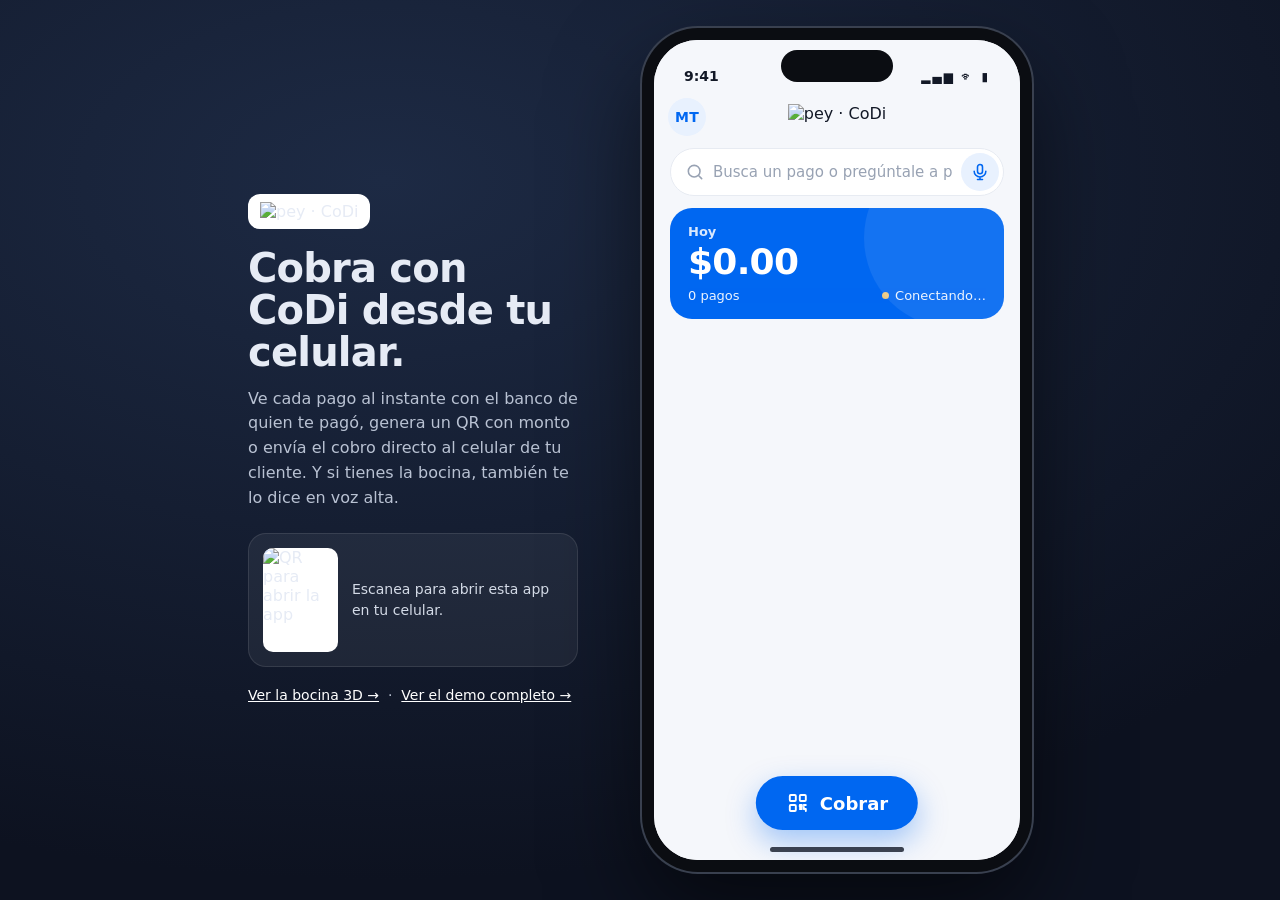
==== app/static/app.html @ 4ac2f8aa "feat(demo): add side-by-side demo page and polish cross-page navigation - New /demo page: 3D speaker" ====
<!DOCTYPE html>
<html lang="es">
<head>
<meta charset="UTF-8" />
<meta name="viewport" content="width=device-width, initial-scale=1, viewport-fit=cover" />
<meta name="theme-color" content="#ffffff" />
<link rel="manifest" href="/manifest.webmanifest" />
<link rel="icon" href="/static/icon.svg" type="image/svg+xml" />
<title>pey · CoDi</title>
<style>
  :root {
    --pey: #0067f1; --pey-deep: #0a3a8c; --pey-ink: #06275e; --pey-soft: #e8f1fe; --pey-sky: #4c9bff;
    --bg: #f5f7fb; --card: #fff; --ink: #121826; --muted: #667085; --faint: #98a2b3; --line: #e7ebf2;
    --ok: #12945a; --ok-bg: #e7f6ee; --warn: #b7791f; --warn-bg: #fdf3e1; --bad: #c4352b; --sim: #7c3aed; --sim-bg: #f1eafe;
    font-family: ui-sans-serif, system-ui, -apple-system, "Segoe UI", Roboto, sans-serif;
  }
  * { box-sizing: border-box; }
  html, body { height: 100%; }
  body { margin: 0; color: var(--ink); background: radial-gradient(1200px 700px at 30% 20%, #1d2a44, #0d1220); display: flex;
    align-items: center; justify-content: center; gap: 64px; overflow: hidden; }
  button { font: inherit; cursor: pointer; color: inherit; }
  svg.i { width: 20px; height: 20px; stroke: currentColor; fill: none; stroke-width: 1.9; stroke-linecap: round; stroke-linejoin: round; flex-shrink: 0; }
  .mono { font-family: ui-monospace, "SF Mono", Menlo, monospace; }

  /* ---------- texto al lado del teléfono (solo en computadora) ---------- */
  .side { color: #e6ebf5; max-width: 330px; }
  .side img.logo { height: 34px; background: #fff; padding: 8px 12px; border-radius: 12px; }
  .side h1 { font-size: 40px; line-height: 1.05; margin: 18px 0 14px; letter-spacing: -.02em; }
  .side p { color: #b9c2d3; line-height: 1.55; margin: 0 0 22px; }
  .side .open { display: flex; gap: 14px; align-items: center; background: rgba(255,255,255,.06); border: 1px solid rgba(255,255,255,.1); border-radius: 18px; padding: 14px; }
  .side .open img { width: 104px; height: 104px; border-radius: 10px; background: #fff; }
  .side .open span { font-size: 14px; color: #d3dae6; line-height: 1.45; }
  .side a { color: #fff; }
  .side .links { margin: 18px 0 0; font-size: 14px; }

  /* ---------- el teléfono ---------- */
  .phone { position: relative; height: min(844px, calc(100vh - 48px)); aspect-ratio: 390 / 844; background: #0b0d12;
    border-radius: 56px; padding: 12px; box-shadow: 0 0 0 2px #39404f, 0 40px 90px rgba(0,0,0,.55); flex-shrink: 0; }
  .device { position: relative; height: 100%; width: 100%; background: var(--bg); border-radius: 44px; overflow: hidden; }
  .island { position: absolute; top: 10px; left: 50%; transform: translateX(-50%); width: 112px; height: 32px; background: #0b0d12; border-radius: 20px; z-index: 50; }
  .statusbar { position: absolute; top: 0; left: 0; right: 0; height: 50px; z-index: 40; display: flex; justify-content: space-between; align-items: flex-end;
    padding: 0 30px 6px; font-size: 14px; font-weight: 650; pointer-events: none; }
  .statusbar .icons { letter-spacing: 2px; font-size: 12px; }
  .homebar { position: absolute; bottom: 8px; left: 50%; transform: translateX(-50%); height: 5px; width: 134px; background: var(--ink); border-radius: 3px; opacity: .8; z-index: 60; pointer-events: none; }
  @media (max-width: 560px), (max-height: 560px) {
    body { background: var(--bg); display: block; overflow: hidden; }
    .side { display: none; }
    .phone { height: 100dvh; width: 100%; aspect-ratio: auto; padding: 0; border-radius: 0; box-shadow: none; background: var(--bg); }
    .device { border-radius: 0; }
    .island, .statusbar, .homebar { display: none; }
    .screen { padding-top: env(safe-area-inset-top); }
  }
  @media (max-width: 980px) { .side { display: none; } }

  /* ---------- pantallas (se apilan dentro del teléfono) ---------- */
  .screen { position: absolute; inset: 0; display: flex; flex-direction: column; background: var(--bg); padding-top: 50px; }
  .screen.layer { z-index: 10; transform: translateY(100%); transition: transform .32s cubic-bezier(.2,.8,.2,1); visibility: hidden; }
  .screen.layer.on { transform: none; visibility: visible; }
  .screen.white { background: #fff; }
  .topbar { display: flex; align-items: center; justify-content: space-between; padding: 8px 14px; flex-shrink: 0; min-height: 52px; }
  .iconbtn { width: 40px; height: 40px; border-radius: 50%; border: 0; background: transparent; display: grid; place-items: center; color: var(--ink); }
  .iconbtn:active { background: rgba(0,0,0,.05); }
  .scroll { flex: 1; overflow-y: auto; -webkit-overflow-scrolling: touch; }
  .scroll::-webkit-scrollbar { display: none; }

  /* ---------- inicio ---------- */
  .avatar { width: 38px; height: 38px; border-radius: 50%; background: var(--pey-soft); color: var(--pey); display: grid; place-items: center;
    font-weight: 750; font-size: 14px; border: 0; letter-spacing: .02em; }
  .brand { height: 26px; display: block; }
  .search { margin: 4px 16px 0; display: flex; align-items: center; gap: 8px; background: #fff; border: 1px solid var(--line); border-radius: 999px; padding: 4px 4px 4px 14px; color: var(--faint); }
  .search input { flex: 1; border: 0; outline: 0; font: inherit; font-size: 15px; padding: 8px 0; background: transparent; color: var(--ink); min-width: 0; }
  .search input::placeholder { color: var(--faint); }
  .search .mic { width: 38px; height: 38px; border-radius: 50%; border: 0; background: var(--pey-soft); color: var(--pey); display: grid; place-items: center; }
  .search .mic.on { background: var(--bad); color: #fff; animation: pulse 1.2s infinite; }
  @keyframes pulse { 50% { box-shadow: 0 0 0 6px rgba(196,53,43,.15); } }
  .answer { margin: 10px 16px 0; background: #fff; border: 1px solid var(--line); border-radius: 18px; padding: 12px 14px; position: relative; animation: rise .25s ease-out; }
  .answer .q { font-size: 13px; color: var(--muted); margin-bottom: 6px; padding-right: 26px; }
  .answer .a { font-size: 15px; line-height: 1.45; }
  .answer .pl { color: var(--pey); font-weight: 750; margin-right: 6px; }
  .answer .x { position: absolute; top: 4px; right: 4px; }
  @keyframes rise { from { opacity: 0; transform: translateY(6px); } to { opacity: 1; transform: none; } }

  .today { margin: 12px 16px 0; background: var(--pey); color: #fff; border-radius: 22px; padding: 16px 18px; position: relative; overflow: hidden; }
  .today::after { content: ""; position: absolute; right: -40px; top: -60px; width: 180px; height: 180px; border-radius: 50%; background: rgba(255,255,255,.08); }
  .today .k { font-size: 13px; font-weight: 600; display: flex; justify-content: space-between; position: relative; z-index: 1; }
  .today .k > span:first-child { opacity: .85; }
  .today .yest { font-weight: 500; opacity: .75; }
  .today .total { font-size: 36px; font-weight: 820; letter-spacing: -.02em; margin-top: 2px; }
  .today .sub { display: flex; justify-content: space-between; align-items: center; margin-top: 6px; font-size: 13px; opacity: .92; }
  .dot { display: inline-flex; align-items: center; gap: 6px; }
  .dot i { width: 7px; height: 7px; border-radius: 50%; background: #7ef0b2; }
  .dot.off i { background: #ffd27a; }

  .list { padding: 6px 16px 120px; }
  .day { display: flex; justify-content: space-between; font-size: 13px; color: var(--muted); font-weight: 650; padding: 16px 2px 6px; }
  .group { background: #fff; border: 1px solid var(--line); border-radius: 18px; padding: 0 14px; }
  .mv { display: flex; align-items: center; gap: 12px; padding: 12px 0; border-bottom: 1px solid var(--line); width: 100%; background: none; border-left: 0; border-right: 0; border-top: 0; text-align: left; }
  .mv:last-child { border-bottom: 0; }
  .mv .ic { width: 40px; height: 40px; border-radius: 50%; display: grid; place-items: center; background: var(--pey-soft); color: var(--pey); flex-shrink: 0; }
  .mv .ic.sim { background: var(--sim-bg); color: var(--sim); }
  .mv .mid { flex: 1; min-width: 0; }
  .mv .c { font-weight: 640; font-size: 15px; white-space: nowrap; overflow: hidden; text-overflow: ellipsis; }
  .mv .t { font-size: 12.5px; color: var(--muted); margin-top: 1px; }
  .tag { display: inline-block; margin-top: 5px; font-size: 11.5px; font-weight: 650; padding: 2px 8px; border-radius: 7px; background: var(--pey-soft); color: var(--pey-deep); }
  .tag.amt-tag { background: var(--ok-bg); color: #0d6b41; }
  .tag.sim { background: var(--sim-bg); color: var(--sim); }
  .tag.push-tag { background: #eef0ff; color: #3a3fb8; }
  .tag.wait { background: var(--warn-bg); color: #8a5a0b; }
  .tag.gone { background: #f0f2f6; color: var(--muted); }
  .tag.dup { background: #fdecea; color: var(--bad); }
  .mv .a.pend { color: var(--muted); }
  .mv .ic.pend { background: var(--warn-bg); color: #b26b00; }
  .mv .ic.gone { background: #f0f2f6; color: var(--faint); }
  .step-head { display: flex; align-items: center; gap: 4px; margin: -4px 0 4px -8px; }
  .sum { display: flex; justify-content: space-between; align-items: baseline; background: var(--bg); border-radius: 14px; padding: 12px 14px; margin: 10px 0 12px; }
  .sum b { font-size: 22px; letter-spacing: -.01em; }
  .sum span { color: var(--muted); font-size: 13.5px; max-width: 55%; text-align: right; overflow: hidden; text-overflow: ellipsis; white-space: nowrap; }
  .phone-in { font-size: 26px; font-weight: 700; letter-spacing: .04em; text-align: center; padding: 14px; }
  .alert { margin-top: 10px; border-radius: 14px; padding: 11px 13px; font-size: 14px; line-height: 1.4; }
  .alert.err { background: #fdecea; color: #8f241c; }
  .alert.info { background: var(--pey-soft); color: var(--pey-ink); }
  .alert .acts { display: flex; gap: 8px; margin-top: 9px; }
  .alert .acts button { border: 0; border-radius: 10px; padding: 8px 12px; font-weight: 650; font-size: 13.5px; background: #fff; color: inherit; }
  .pend-amt { font-size: 40px; font-weight: 820; letter-spacing: -.02em; text-align: center; margin-top: 4px; }
  .pend-sub { text-align: center; color: var(--muted); font-size: 14px; }
  .pend-state { display: flex; justify-content: center; margin: 12px 0 4px; }
  .linkbtn { border: 0; background: none; color: var(--bad); font-weight: 650; font-size: 14px; padding: 10px; width: 100%; }
  .stack { display: flex; flex-direction: column; gap: 8px; margin-top: 14px; }
  .mv .a { font-weight: 760; font-size: 16px; color: var(--ok); white-space: nowrap; }
  .mv .a.sim { color: var(--sim); }
  .mv.new { animation: flash 2.6s ease-out; }
  @keyframes flash { from { background: var(--pey-soft); } to { background: transparent; } }
  .empty { background: #fff; border: 1px dashed #cfd6e3; border-radius: 18px; padding: 22px 16px; text-align: center; color: var(--muted); font-size: 14px; line-height: 1.5; margin-top: 16px; }
  .empty b { display: block; color: var(--ink); font-size: 16px; margin-bottom: 4px; }

  .fab { position: absolute; left: 50%; bottom: 30px; transform: translateX(-50%); z-index: 5; border: 0; background: var(--pey); color: #fff;
    border-radius: 999px; padding: 15px 30px; font-size: 18px; font-weight: 750; display: flex; align-items: center; gap: 10px; box-shadow: 0 12px 30px rgba(0,103,241,.35); }
  .fab:active { transform: translateX(-50%) scale(.97); }
  .fab svg.i { width: 24px; height: 24px; }
  @media (max-width: 560px), (max-height: 560px) { .fab { bottom: calc(22px + env(safe-area-inset-bottom)); } }

  /* ---------- tarjeta del QR (cobrar y mi QR) ---------- */
  .qrwrap { flex: 1; display: flex; flex-direction: column; align-items: center; padding: 0 22px 22px; }
  .who { display: flex; flex-direction: column; align-items: center; gap: 8px; margin-bottom: 14px; }
  .who .avatar { width: 56px; height: 56px; font-size: 19px; }
  .who .name { font-size: 19px; font-weight: 760; display: flex; align-items: center; gap: 6px; text-align: center; letter-spacing: -.01em; }
  .who .name svg { color: var(--pey); width: 20px; height: 20px; }
  .frame { width: 100%; border-radius: 28px; padding: 14px; background: linear-gradient(180deg, var(--pey-sky) 0 47%, var(--pey) 47% 100%); }
  .frame .inner { background: #fff; border-radius: 18px; padding: 16px 16px 14px; display: flex; flex-direction: column; align-items: center; }
  .frame .brand { height: 24px; margin-bottom: 8px; }
  .frame .amt { font-size: 30px; font-weight: 820; letter-spacing: -.02em; line-height: 1.1; }
  .frame .cpt { font-size: 13px; color: var(--muted); margin-bottom: 4px; }
  .frame .qr { width: 100%; max-width: 236px; aspect-ratio: 1; }
  .frame .qr svg { width: 100%; height: 100%; display: block; }
  .frame .id { margin-top: 6px; font-size: 13.5px; color: var(--muted); }
  .hint { margin-top: 14px; font-size: 13.5px; color: var(--muted); text-align: center; line-height: 1.45; }
  .waiting { margin-top: 12px; display: inline-flex; align-items: center; gap: 8px; color: var(--pey); font-weight: 650; font-size: 14px; background: var(--pey-soft); padding: 8px 14px; border-radius: 999px; }
  .waiting.expired { color: var(--warn); background: var(--warn-bg); }
  .waiting i { width: 8px; height: 8px; border-radius: 50%; background: currentColor; animation: blink 1.2s infinite; }
  @keyframes blink { 50% { opacity: .25; } }
  .actions { display: flex; gap: 10px; width: 100%; margin-top: auto; padding-top: 14px; }
  .btn { flex: 1; border: 1px solid var(--line); background: #fff; border-radius: 16px; padding: 14px; font-size: 15.5px; font-weight: 680; display: flex; align-items: center; justify-content: center; gap: 8px; color: var(--ink); }
  .btn.primary { background: var(--pey); border-color: var(--pey); color: #fff; }
  .btn:disabled { opacity: .4; cursor: not-allowed; }
  .btn.ghostblue { color: var(--pey); border-color: #cfe0fb; background: var(--pey-soft); }
  .btn.nowrap { white-space: nowrap; padding-left: 8px; padding-right: 8px; gap: 6px; }

  /* ---------- teclado de monto (hoja) ---------- */
  .sheetbg { position: absolute; inset: 0; background: rgba(10,18,35,.45); z-index: 30; opacity: 0; visibility: hidden; transition: .25s; }
  .sheetbg.on { opacity: 1; visibility: visible; }
  .sheet { position: absolute; left: 0; right: 0; bottom: 0; z-index: 31; background: #fff; border-radius: 26px 26px 0 0; padding: 10px 18px 26px;
    transform: translateY(105%); transition: transform .3s cubic-bezier(.2,.8,.2,1); max-height: 88%; overflow-y: auto; }
  .sheet.on { transform: none; }
  .sheet .grip { width: 40px; height: 5px; border-radius: 3px; background: #d6dce6; margin: 0 auto 10px; }
  .sheet h3 { margin: 4px 0 2px; font-size: 18px; }
  .amount { font-size: 48px; font-weight: 820; letter-spacing: -.02em; text-align: center; padding: 10px 0 4px; }
  .amount small { font-size: 22px; color: var(--muted); font-weight: 600; margin-right: 2px; }
  .input { width: 100%; padding: 13px 14px; border: 1px solid var(--line); border-radius: 14px; font-size: 16px; background: #fff; font-family: inherit; }
  .input:focus { outline: 2px solid var(--pey-soft); border-color: var(--pey); }
  .keypad { display: grid; grid-template-columns: repeat(3, 1fr); gap: 8px; margin: 12px 0; }
  .keypad button { border: 0; background: var(--bg); border-radius: 16px; padding: 13px 0; font-size: 24px; font-weight: 600; }
  .keypad button:active { background: #e6eaf2; }

  /* ---------- comprobante (ticket) ---------- */
  .ticketwrap { flex: 1; padding: 6px 20px 22px; display: flex; flex-direction: column; }
  .ticket-top { background: var(--pey-soft); border-radius: 22px; overflow: hidden; padding: 22px 16px 18px; text-align: center; position: relative; animation: pop .35s ease-out; }
  .ticket-top::after { content: ""; position: absolute; left: 0; right: 0; bottom: 0; height: 8px; background: linear-gradient(90deg, var(--pey-sky), var(--pey)); }
  .ticket-top.sim { background: var(--sim-bg); }
  .ticket-top.sim::after { background: var(--sim); }
  .ticket-top .k { font-size: 13px; letter-spacing: .12em; text-transform: uppercase; font-weight: 750; color: var(--pey-ink); }
  .ticket-top.sim .k { color: var(--sim); }
  .ticket-top .amt { font-size: 46px; font-weight: 850; letter-spacing: -.03em; margin: 4px 0 2px; display: flex; align-items: center; justify-content: center; gap: 8px; }
  .ticket-top .amt .seal { width: 34px; height: 34px; border-radius: 50%; background: var(--ok); color: #fff; display: grid; place-items: center; animation: seal .5s .15s both cubic-bezier(.3,1.6,.5,1); }
  .ticket-top.sim .amt .seal { background: var(--sim); }
  .ticket-top .amt .seal svg { width: 20px; height: 20px; stroke-width: 3; }
  .ticket-top .words { font-size: 13px; color: var(--pey-ink); opacity: .8; }
  .slot { height: 8px; margin-top: 18px; border-radius: 6px; background: linear-gradient(#c5ccd8, #8d97a8); position: relative; z-index: 2;
    box-shadow: 0 1px 0 rgba(255,255,255,.6) inset; }
  .printer { overflow: hidden; margin-top: -4px; padding: 0 12px 24px; filter: drop-shadow(0 6px 10px rgba(16,24,40,.10)) drop-shadow(0 1px 1px rgba(16,24,40,.08)); }
  .ticket-body { background: #fff; position: relative; padding: 20px 18px 16px; animation: print .75s .15s both cubic-bezier(.25,.9,.3,1); }
  .ticket-body::after { content: ""; position: absolute; left: 0; right: 0; bottom: -13px; height: 14px;
    background: linear-gradient(135deg, #fff 50%, transparent 50%) 0 0 / 22px 14px repeat-x,
                linear-gradient(225deg, #fff 50%, transparent 50%) 0 0 / 22px 14px repeat-x; }
  @keyframes print { from { transform: translateY(-102%); } to { transform: none; } }
  .ticket-body .lbl { font-size: 12.5px; color: var(--muted); }
  .ticket-body .val { font-size: 16px; font-weight: 680; margin-top: 1px; }
  .ticket-body .sub { font-size: 13px; color: var(--muted); margin-top: 1px; }
  .ticket-body hr { border: 0; border-top: 1.5px dashed var(--line); margin: 14px 0; }
  .ticket-body .row { display: flex; justify-content: space-between; gap: 12px; font-size: 14px; padding: 4px 0; }
  .ticket-body .row span:first-child { color: var(--muted); }
  .ticket-body .row span:last-child { text-align: right; font-weight: 600; }
  .ticket-body .row.track { flex-direction: column; gap: 2px; }
  .ticket-body .row.track span:last-child { text-align: left; font-size: 12.5px; word-break: break-all; font-weight: 600; }
  .verified { margin-top: 12px; display: flex; align-items: center; gap: 6px; color: var(--ok); font-weight: 680; font-size: 14px; }
  .verified.sim { color: var(--sim); }
  .mismatch { margin-top: 12px; background: #fdecea; color: var(--bad); padding: 10px 12px; border-radius: 12px; font-weight: 650; font-size: 13.5px; }
  @keyframes pop { from { transform: scale(.94); opacity: 0; } to { transform: none; opacity: 1; } }
  @keyframes seal { from { transform: scale(0); } to { transform: none; } }

  /* ---------- perfil ---------- */
  .prof-head { display: flex; align-items: center; gap: 12px; padding: 4px 2px 14px; }
  .prof-head .avatar { width: 52px; height: 52px; font-size: 18px; }
  .prof-head .n { font-size: 18px; font-weight: 760; }
  .prof-head .v { font-size: 13px; color: var(--ok); display: flex; align-items: center; gap: 4px; margin-top: 2px; }
  .prof-head .v svg { width: 15px; height: 15px; }
  .menu { border: 1px solid var(--line); border-radius: 18px; overflow: hidden; margin-bottom: 12px; }
  .menu .it { display: flex; align-items: center; gap: 12px; padding: 13px 14px; border-bottom: 1px solid var(--line); background: #fff; width: 100%; border-left: 0; border-right: 0; border-top: 0; text-align: left; font-size: 15px; }
  .menu .it:last-child { border-bottom: 0; }
  .menu .it .ic { width: 34px; height: 34px; border-radius: 10px; background: var(--pey-soft); color: var(--pey); display: grid; place-items: center; flex-shrink: 0; }
  .menu .it .ic svg { width: 18px; height: 18px; }
  .menu .it .mid { flex: 1; min-width: 0; }
  .menu .it .s { font-size: 12.5px; color: var(--muted); margin-top: 1px; }
  .menu .it .end { color: var(--faint); }
  .menu .it.sub { padding-left: 60px; background: #fafbfd; }
  .fold { display: grid; grid-template-rows: 0fr; transition: grid-template-rows .25s ease; }
  .fold.open { grid-template-rows: 1fr; }
  .fold-in { min-height: 0; overflow: hidden; }
  .fold.open .fold-in { border-top: 1px solid var(--line); }
  .menu .it[aria-expanded="false"] { border-bottom: 0; }
  .menu .it .chev { transition: transform .2s; }
  .menu .it[aria-expanded="true"] .chev { transform: rotate(90deg); }
  .menu .it select { border: 1px solid var(--line); border-radius: 10px; padding: 6px 8px; font: inherit; font-size: 13px; background: #fff; }
  .st { display: inline-flex; align-items: center; gap: 6px; }
  .st i { width: 7px; height: 7px; border-radius: 50%; background: var(--ok); flex-shrink: 0; }
  .st.warn i { background: #e0a100; } .st.bad i { background: var(--bad); }
  .ok-t { color: var(--ok); font-weight: 650; } .bad-t { color: var(--bad); font-weight: 650; }
  .switch { appearance: none; width: 44px; height: 26px; border-radius: 999px; background: #d6dce6; position: relative; cursor: pointer; transition: .2s; flex-shrink: 0; }
  .switch::after { content: ""; position: absolute; top: 3px; left: 3px; width: 20px; height: 20px; border-radius: 50%; background: #fff; transition: .2s; box-shadow: 0 1px 3px rgba(0,0,0,.2); }
  .switch:checked { background: var(--pey); } .switch:checked::after { left: 21px; }

  /* ---------- ajustes avanzados ---------- */
  .adv { padding: 4px 16px 30px; display: flex; flex-direction: column; gap: 12px; }
  .card { background: #fff; border: 1px solid var(--line); border-radius: 18px; padding: 14px 16px; }
  .card h4 { margin: 0 0 8px; font-size: 12px; text-transform: uppercase; letter-spacing: .08em; color: var(--muted); }
  .set-row { display: flex; justify-content: space-between; align-items: center; padding: 6px 0; font-size: 14px; gap: 10px; }
  .small { font-size: 12.5px; color: var(--muted); line-height: 1.5; margin: 8px 0 0; }
  .ghost { border: 1px solid var(--line); background: #fff; border-radius: 12px; padding: 9px 13px; font-size: 14px; }

  .toast { position: absolute; top: 58px; left: 50%; transform: translateX(-50%); background: var(--ink); color: #fff; padding: 11px 16px; border-radius: 16px;
    font-size: 14px; font-weight: 600; z-index: 70; opacity: 0; transition: .2s; pointer-events: none; width: max-content; max-width: 86%; text-align: center; }
  .toast.show { opacity: 1; }
  @media (max-width: 560px), (max-height: 560px) { .toast { top: calc(14px + env(safe-area-inset-top)); } }
</style>
</head>
<body>

<div class="side">
  <img class="logo" src="/static/pey-codi.svg" alt="pey · CoDi" />
  <h1>Cobra con CoDi desde tu celular.</h1>
  <p>Ve cada pago al instante con el banco de quien te pagó, genera un QR con monto o envía el cobro directo al celular de tu cliente. Y si tienes la bocina, también te lo dice en voz alta.</p>
  <div class="open" id="openBox">
    <img id="openQr" alt="QR para abrir la app" />
    <span>Escanea para abrir esta app en tu celular.</span>
  </div>
  <p class="links"><a href="/">Ver la bocina 3D →</a> &nbsp;·&nbsp; <a href="/demo">Ver el demo completo →</a></p>
</div>

<div class="phone">
  <div class="device" id="device">
    <div class="island"></div>
    <div class="statusbar"><span id="clock">9:41</span><span class="icons">▂▄▆ ᯤ ▮</span></div>

    <!-- ================= INICIO ================= -->
    <section class="screen" id="home">
      <div class="topbar">
        <button class="avatar" id="avatarBtn" aria-label="Tu perfil">MT</button>
        <img class="brand" src="/static/pey-codi.svg" alt="pey · CoDi" />
        <span style="width:38px"></span>
      </div>
      <div class="scroll" id="homeScroll">
        <label class="search">
          <svg class="i"><use href="#i-search"/></svg>
          <input id="q" placeholder="Busca un pago o pregúntale a pey" autocomplete="off" enterkeyhint="send" />
          <button class="mic" id="micBtn" aria-label="Preguntar por voz"><svg class="i"><use href="#i-mic"/></svg></button>
        </label>
        <div id="answer"></div>
        <div class="today">
          <div class="k"><span>Hoy</span><span class="yest" id="yest"></span></div>
          <div class="total" id="total">$0.00</div>
          <div class="sub"><span id="count">0 pagos</span><span class="dot off" id="conn"><i></i><span>Conectando…</span></span></div>
        </div>
        <div class="list" id="list"></div>
      </div>
      <button class="fab" id="fab"><svg class="i"><use href="#i-qr"/></svg>Cobrar</button>
    </section>

    <!-- ================= COBRAR (QR fijo o con monto) ================= -->
    <section class="screen layer white" id="charge">
      <div class="topbar">
        <button class="iconbtn" data-close aria-label="Cerrar"><svg class="i"><use href="#i-x"/></svg></button>
        <span style="font-weight:700" id="chargeTitle">Cobrar</span>
        <span style="width:40px"></span>
      </div>
      <div class="qrwrap">
        <div class="frame">
          <div class="inner">
            <img class="brand" src="/static/pey-codi.svg" alt="pey · CoDi" />
            <div style="font-weight:700;font-size:15px;margin-bottom:2px" id="chargeBiz"></div>
            <div id="chargeAmt"></div>
            <div class="qr" id="chargeQr"></div>
          </div>
        </div>
        <div class="hint">Escanea con la app de tu banco<br/>en la sección <b>CoDi</b></div>
        <div class="waiting" id="waiting"><i></i><span id="waitTxt">Esperando pago…</span></div>
        <div class="actions" id="chargeActions"></div>
      </div>
    </section>

    <!-- ================= PAGO RECIBIDO ================= -->
    <section class="screen layer" id="receipt">
      <div class="topbar">
        <button class="iconbtn" data-close aria-label="Cerrar"><svg class="i"><use href="#i-x"/></svg></button>
        <img class="brand" src="/static/pey-codi.svg" alt="pey · CoDi" style="height:22px" />
        <span style="width:40px"></span>
      </div>
      <div class="scroll"><div class="ticketwrap" id="ticket"></div></div>
    </section>

    <!-- ================= MI QR (para compartir) ================= -->
    <section class="screen layer white" id="myqr">
      <div class="topbar">
        <button class="iconbtn" data-close aria-label="Cerrar"><svg class="i"><use href="#i-x"/></svg></button>
        <span style="font-weight:700">Mi QR</span>
        <span style="width:40px"></span>
      </div>
      <div class="qrwrap">
        <div class="who">
          <div class="avatar" data-initials>MT</div>
          <div class="name"><span data-biz></span><svg class="i"><use href="#i-verified"/></svg></div>
        </div>
        <div class="frame">
          <div class="inner">
            <img class="brand" src="/static/pey-codi.svg" alt="pey · CoDi" />
            <div class="qr" id="myQrSvg"></div>
            <div class="id" id="myQrId"></div>
          </div>
        </div>
        <div class="hint">Escanea con la app de cualquier banco en CoDi</div>
        <div class="actions">
          <button class="btn primary" id="shareQr"><svg class="i"><use href="#i-share"/></svg>Compartir QR</button>
        </div>
      </div>
    </section>

    <!-- ================= AJUSTES AVANZADOS (con PIN) ================= -->
    <section class="screen layer" id="advanced">
      <div class="topbar">
        <button class="iconbtn" data-close aria-label="Regresar"><svg class="i"><use href="#i-back"/></svg></button>
        <span style="font-weight:700">Ajustes avanzados</span>
        <span style="width:40px"></span>
      </div>
      <div class="scroll">
        <div class="adv" id="pinGate" style="display:none">
          <div class="card" style="text-align:center;padding:26px 18px">
            <div style="color:var(--pey)"><svg class="i" style="width:34px;height:34px"><use href="#i-lock"/></svg></div>
            <div style="font-weight:750;font-size:18px;margin:6px 0 4px">Ajustes protegidos</div>
            <p class="small" style="margin:0 0 14px">Escribe el PIN del negocio para continuar.</p>
            <input class="input" id="pinInput" type="password" inputmode="numeric" autocomplete="off" placeholder="PIN" style="text-align:center;letter-spacing:.3em" />
            <button class="btn primary" id="pinBtn" style="margin-top:10px;width:100%">Entrar</button>
            <p class="small" id="pinErr" style="color:var(--bad)"></p>
          </div>
        </div>
        <div class="adv" id="advBody">
          <div class="card"><h4>Estado del servidor</h4><div id="checks" class="small" style="margin:0">Cargando…</div></div>
          <div class="card">
            <h4>QR fijo</h4>
            <input class="input" id="bizName" maxlength="100" placeholder="Nombre del negocio" />
            <div style="margin-top:10px"><button class="ghost" id="newFixed">Crear QR nuevo</button></div>
            <p class="small" id="fixedNote">Un QR que ya imprimiste sigue funcionando aunque crees otro.</p>
          </div>
          <div class="card">
            <h4>Cobro con monto</h4>
            <label class="small" for="expiration" style="display:block;margin:0 0 6px">Expiración en segundos (0 = no expira; mínimo 360)</label>
            <input class="input" id="expiration" type="number" min="0" step="60" />
          </div>
          <div class="card">
            <h4>Webhook de pey</h4>
            <input class="input mono" id="whUrl" readonly style="font-size:12px" />
            <button class="ghost" id="copyWh" style="margin-top:8px">Copiar URL</button>
            <p class="small" id="whWarn"></p>
          </div>
          <div class="card" id="simCard" style="display:none">
            <h4>Pruebas</h4>
            <input class="input" id="simAmount" type="number" min="0.01" step="0.01" placeholder="Monto (vacío = al azar)" />
            <div style="display:flex;gap:8px;margin-top:10px"><button class="ghost" id="simOne">Simular 1</button><button class="ghost" id="simBurst">Ráfaga de 3</button></div>
            <p class="small">Salen en morado y no cuentan en el total.</p>
          </div>
        </div>
      </div>
    </section>

    <!-- ================= HOJAS ================= -->
    <div class="sheetbg" id="sheetbg"></div>

    <div class="sheet" id="amountSheet">
      <div class="grip"></div>
      <div id="amountStep">
      <h3>Agregar monto</h3>
      <div class="small" style="margin:0">Elige cómo cobrarle a tu cliente.</div>
      <div class="amount" id="amountView"><small>$</small>0</div>
      <input class="input" id="concept" maxlength="100" placeholder="Concepto (opcional)" />
      <div class="keypad" id="keypad">
        <button>1</button><button>2</button><button>3</button>
        <button>4</button><button>5</button><button>6</button>
        <button>7</button><button>8</button><button>9</button>
        <button>.</button><button>0</button><button data-k="del" aria-label="Borrar">⌫</button>
      </div>
      <div style="display:flex;gap:8px">
        <button class="btn ghostblue nowrap" id="pushBtn" disabled><svg class="i"><use href="#i-phone"/></svg>Enviar al celular</button>
        <button class="btn primary" id="chargeBtn" disabled><svg class="i"><use href="#i-qr"/></svg>Generar QR</button>
      </div>
      </div>
      <div id="phoneStep" style="display:none">
        <div class="step-head"><button class="iconbtn" id="phoneBack" aria-label="Regresar"><svg class="i"><use href="#i-back"/></svg></button><h3 style="margin:0">Enviar al celular</h3></div>
        <div class="sum"><b id="pushSumAmt">$0.00</b><span id="pushSumCpt"></span></div>
        <label class="small" for="phone" style="display:block;margin:0 0 6px">Celular de tu cliente</label>
        <input class="input phone-in" id="phone" type="tel" inputmode="numeric" autocomplete="off" placeholder="5512345678" maxlength="16" />
        <p class="small" style="margin:8px 0 0">Le llegará el cobro en la app de su banco. Te avisamos cuando pague.</p>
        <div id="pushErr"></div>
        <button class="btn primary" id="sendPush" style="width:100%;margin-top:14px" disabled>Enviar cobro</button>
      </div>
    </div>

    <div class="sheet" id="pendSheet">
      <div class="grip"></div>
      <div id="pendBody"></div>
    </div>

    <div class="sheet" id="profileSheet">
      <div class="grip"></div>
      <div class="prof-head">
        <div class="avatar" data-initials>MT</div>
        <div><div class="n" data-biz></div><div class="v"><svg class="i"><use href="#i-verified"/></svg>Cuenta verificada por pey</div></div>
      </div>
      <div class="menu">
        <button class="it" id="openMyQr"><span class="ic"><svg class="i"><use href="#i-qr"/></svg></span><span class="mid">Mi QR<div class="s">Compártelo con tus clientes</div></span><svg class="i end"><use href="#i-chev"/></svg></button>
        <div class="it"><span class="ic"><svg class="i"><use href="#i-bank"/></svg></span><span class="mid">Cuenta de depósito<div class="s" id="depAcc">Tu cuenta pey</div></span></div>
      </div>
      <div class="menu" id="spkMenu">
        <button class="it" id="spkToggle" aria-expanded="false"><span class="ic"><svg class="i"><use href="#i-speaker"/></svg></span><span class="mid">Bocina<div class="s" id="spkState">Conectando…</div></span><svg class="i end chev"><use href="#i-chev"/></svg></button>
        <div class="fold" id="spkFold"><div class="fold-in">
          <label class="it sub"><span class="mid">Sonar también en el celular<div class="s">Escucha los pagos aunque no estés en el mostrador</div></span><input type="checkbox" class="switch" id="cajaSound" /></label>
          <div class="it sub"><span class="mid">Voz en el celular</span>
            <select id="voiceMode"><option value="elevenlabs">Natural</option><option value="browser">Del teléfono</option></select></div>
          <button class="it sub" id="testVoice"><span class="mid" style="color:var(--pey);font-weight:650">Probar voz</span><svg class="i end" style="color:var(--pey)"><use href="#i-play"/></svg></button>
        </div></div>
      </div>
      <div class="menu">
        <button class="it" id="openAdv"><span class="ic"><svg class="i"><use href="#i-lock"/></svg></span><span class="mid">Ajustes avanzados</span><svg class="i end"><use href="#i-chev"/></svg></button>
      </div>
    </div>

    <div class="homebar"></div>
    <div class="toast" id="toast"></div>
  </div>
</div>

<!-- iconos (trazo) -->
<svg width="0" height="0" style="position:absolute" aria-hidden="true">
  <symbol id="i-search" viewBox="0 0 24 24"><circle cx="11" cy="11" r="7"/><path d="m20 20-3.5-3.5"/></symbol>
  <symbol id="i-mic" viewBox="0 0 24 24"><rect x="9" y="3" width="6" height="11" rx="3"/><path d="M5 11a7 7 0 0 0 14 0M12 18v3M9 21h6"/></symbol>
  <symbol id="i-qr" viewBox="0 0 24 24"><rect x="4" y="4" width="6" height="6" rx="1"/><rect x="14" y="4" width="6" height="6" rx="1"/><rect x="4" y="14" width="6" height="6" rx="1"/><path d="M14 14h2v2h-2zM18 14h2M14 18h2M18 18h2v2M18 16v2"/></symbol>
  <symbol id="i-x" viewBox="0 0 24 24"><path d="M6 6l12 12M18 6 6 18"/></symbol>
  <symbol id="i-back" viewBox="0 0 24 24"><path d="M15 6l-6 6 6 6"/></symbol>
  <symbol id="i-chev" viewBox="0 0 24 24"><path d="M9 6l6 6-6 6"/></symbol>
  <symbol id="i-share" viewBox="0 0 24 24"><path d="M12 15V3M8 7l4-4 4 4"/><path d="M5 12v7a2 2 0 0 0 2 2h10a2 2 0 0 0 2-2v-7"/></symbol>
  <symbol id="i-check" viewBox="0 0 24 24"><path d="M5 12.5l4.5 4.5L19 7.5"/></symbol>
  <symbol id="i-verified" viewBox="0 0 24 24"><path d="M12 2.5l2.4 1.8 3 .1.9 2.9 2.4 1.8-1 2.9 1 2.9-2.4 1.8-.9 2.9-3 .1L12 21.5l-2.4-1.8-3-.1-.9-2.9-2.4-1.8 1-2.9-1-2.9 2.4-1.8.9-2.9 3-.1z"/><path d="M8.5 12l2.4 2.4L15.5 9.8"/></symbol>
  <symbol id="i-shield" viewBox="0 0 24 24"><path d="M12 3l8 3v6c0 4.5-3.4 8.3-8 9-4.6-.7-8-4.5-8-9V6z"/><path d="M8.5 12l2.4 2.4L15.5 9.8"/></symbol>
  <symbol id="i-bank" viewBox="0 0 24 24"><path d="M3 9l9-5 9 5M5 9v9M9.5 9v9M14.5 9v9M19 9v9M3 20h18"/></symbol>
  <symbol id="i-speaker" viewBox="0 0 24 24"><rect x="5" y="3" width="14" height="18" rx="3"/><circle cx="12" cy="14" r="3.5"/><path d="M12 7h.01"/></symbol>
  <symbol id="i-wave" viewBox="0 0 24 24"><path d="M4 10v4M8 6v12M12 9v6M16 4v16M20 10v4"/></symbol>
  <symbol id="i-bell" viewBox="0 0 24 24"><path d="M6 16V11a6 6 0 0 1 12 0v5l2 2H4z"/><path d="M10 21h4"/></symbol>
  <symbol id="i-play" viewBox="0 0 24 24"><path d="M7 5v14l11-7z"/></symbol>
  <symbol id="i-lock" viewBox="0 0 24 24"><rect x="5" y="11" width="14" height="10" rx="2"/><path d="M8 11V7a4 4 0 0 1 8 0v4"/></symbol>
  <symbol id="i-receipt" viewBox="0 0 24 24"><path d="M6 3h12v18l-3-2-3 2-3-2-3 2zM9 8h6M9 12h6"/></symbol>
  <symbol id="i-phone" viewBox="0 0 24 24"><rect x="7" y="2.5" width="10" height="19" rx="2.5"/><path d="M11 18.5h2"/></symbol>
  <symbol id="i-clock" viewBox="0 0 24 24"><circle cx="12" cy="12" r="8.5"/><path d="M12 7.5V12l3 2"/></symbol>
  <symbol id="i-sparkle" viewBox="0 0 24 24"><path d="M12 4l1.8 4.2L18 10l-4.2 1.8L12 16l-1.8-4.2L6 10l4.2-1.8z"/></symbol>
</svg>

<script src="/static/common.js"></script>
<script>
(() => {
  const { $, money, esc, api, toast, prefs, setPref, Voice } = Bocina;
  const hhmm = (ts) => new Date(ts * 1000).toLocaleTimeString("es-MX", { hour: "numeric", minute: "2-digit" });
  const ICON = (id, extra = "") => `<svg class="i" ${extra}><use href="#i-${id}"/></svg>`;
  let fixed = null, payments = [], pending = [], lastTop = null, connected = false;
  let pendOpen = null;                 // cobro al celular abierto en la hoja de detalle
  const expiredSeen = new Set();       // para avisar una sola vez cuando vence
  let shown = null;          // lo que está en la pantalla Cobrar: { kind: "fixed" } o el cobro con monto
  let amountStr = "", expTimer = null;

  // ---------- utilidades ----------
  const bizName = () => fixed?.name || Bocina.status?.businessName || "Mi tienda";
  function initials(name) {
    const w = name.split(/\s+/).filter((x) => x.length > 2 || /^[A-ZÁÉÍÓÚÑ]/.test(x));
    return ((w[0]?.[0] || "M") + (w[1]?.[0] || w[0]?.[1] || "")).toUpperCase();
  }
  const when = (p) => p.datePaid ?? p.paidAt;
  const svgFix = (s) => (s && !s.includes("xmlns=") ? s.replace("<svg", '<svg xmlns="http://www.w3.org/2000/svg"') : s);
  function dayLabel(ts) {
    const d = new Date(ts * 1000), t = new Date(); t.setHours(0, 0, 0, 0);
    const diff = Math.round((t - new Date(d.getFullYear(), d.getMonth(), d.getDate())) / 86400000);
    if (diff === 0) return "Hoy";
    if (diff === 1) return "Ayer";
    return d.toLocaleDateString("es-MX", { weekday: "short", day: "numeric", month: "short" });
  }
  // Quién pagó: banco y últimos 4 de su CLABE (vienen en el aviso de pey; los pagos viejos no los tienen)
  const payerOf = (p) => p.payerBank ? `${p.payerBank}${p.payerClabe4 ? " ···· " + p.payerClabe4 : ""}` : "";
  const titleOf = (p) => payerOf(p) || (p.kind === "amount" ? (p.concept || "Cobro con monto") : p.kind === "push" ? (p.concept || "Cobro al celular")
    : p.kind === "fixed" ? "Pago CoDi" : "Pago CoDi externo");
  // Etiquetas solo para lo que no es el caso normal (el QR fijo no lleva etiqueta)
  const tagOf = (p) => {
    const t = [];
    if (p.duplicateSale) t.push(`<span class="tag dup">Pago duplicado</span>`);
    if (p.simulated) t.push(`<span class="tag sim">Simulación</span>`);
    if (p.kind === "amount") t.push(`<span class="tag amt-tag">${esc(payerOf(p) && p.concept ? p.concept : "Cobro con monto")}</span>`);
    if (p.kind === "push") t.push(`<span class="tag push-tag">Al celular${payerOf(p) && p.concept ? " · " + esc(p.concept) : ""}</span>`);
    if (p.kind === "external") t.push(`<span class="tag gone">QR externo</span>`);
    return t.join(" ");
  };
  const typeOf = (p) => ({ amount: "Cobro con monto", push: "Cobro al celular", fixed: "QR fijo" })[p.kind] || "QR externo";
  const mmss = (s) => `${Math.floor(s / 60)}:${String(s % 60).padStart(2, "0")}`;
  const leftOf = (x) => Math.max(0, x.expiresAt - Math.floor(Date.now() / 1000));

  // ---------- capas y hojas ----------
  const layers = [];
  function openLayer(id) { const el = $(id); el.classList.add("on"); if (!layers.includes(id)) layers.push(id); }
  function closeLayer(id) {
    id = id || layers[layers.length - 1]; if (!id) return;
    $(id).classList.remove("on");
    const i = layers.indexOf(id); if (i >= 0) layers.splice(i, 1);
    if (id === "charge") { clearInterval(expTimer); shown = null; }
  }
  document.addEventListener("click", (e) => { const b = e.target.closest("[data-close]"); if (b) closeLayer(b.closest(".screen").id); });
  let openSheetId = null;
  function openSheet(id) { closeSheet(); $(id).classList.add("on"); $("sheetbg").classList.add("on"); openSheetId = id; }
  function closeSheet() { if (!openSheetId) return; $(openSheetId).classList.remove("on"); $("sheetbg").classList.remove("on"); openSheetId = null; }
  $("sheetbg").onclick = closeSheet;

  // reloj y QR para abrir en el celular
  const tick = () => { $("clock").textContent = new Date().toLocaleTimeString("es-MX", { hour: "numeric", minute: "2-digit", hour12: false }); };
  tick(); setInterval(tick, 20000);
  // El QR abre esta app en otro celular; en localhost no serviría (el celular no llega a tu compu), así que se oculta
  if (/^(localhost|127\.|0\.0\.0\.0|\[::1\])/.test(location.hostname)) $("openBox").style.display = "none";
  else $("openQr").src = "/api/qr.svg?text=" + encodeURIComponent(location.origin + "/app");
  // Dentro de /demo la bocina ya habla: aquí no se repite la voz
  const EMBED = new URLSearchParams(location.search).has("embed");

  function renderIdentity() {
    const n = bizName(), ini = initials(n);
    $("avatarBtn").textContent = ini;
    document.querySelectorAll("[data-initials]").forEach((e) => (e.textContent = ini));
    document.querySelectorAll("[data-biz]").forEach((e) => (e.textContent = n));
    const acc = Bocina.status?.depositAccount;
    $("depAcc").textContent = acc || "Tu cuenta pey · configurada";
    $("myQrId").textContent = acc || "Cobros CoDi con pey";
  }

  // ---------- movimientos ----------
  async function loadPayments() {
    try {
      const d = await api("/api/payments?limit=300&days=30");
      payments = d.payments;
      pending = d.pending || [];
      pending.forEach((x) => { if (x.status === "expired") expiredSeen.add(x.id); });
      $("total").textContent = money(d.todayTotal);
      $("count").textContent = `${d.todayCount} ${d.todayCount === 1 ? "pago" : "pagos"}`;
      $("yest").textContent = `Ayer ${money(d.yesterdayTotal || 0)}`;
      renderList();
    } catch {}
  }
  function matches(p, q) {
    if (!q) return true;
    q = q.toLowerCase().replace("$", "").trim();
    const hay = [titleOf(p), p.concept, p.payerBank || "", p.payerClabe4 || "", p.simulated ? "simulación" : "", p.phone4 || "", { fixed: "qr fijo", push: "celular" }[p.kind] || "cobro monto",
      String(p.amount), money(p.amount), hhmm(when(p)), dayLabel(when(p))].join(" ").toLowerCase();
    return q.split(/\s+/).every((w) => hay.includes(w));
  }
  function pendingRow(x) {
    const left = leftOf(x), live = left > 0;
    return `<button class="mv" data-pend="${esc(x.id)}">
      <span class="ic ${live ? "pend" : "gone"}">${ICON(live ? "clock" : "phone")}</span>
      <span class="mid"><div class="c">${esc(x.concept || "Cobro al celular")}</div>
        <div class="t" data-left="${esc(x.id)}">···· ${esc(x.phone4)} · ${live ? "vence en " + mmss(left) : "venció"}</div>
        <span class="tag ${live ? "wait" : "gone"}">${live ? "Esperando pago" : "Venció · toca para reenviar"}</span></span>
      <span class="a pend">${money(x.amount)}</span>
    </button>`;
  }
  function renderList() {
    const q = $("q").value.trim();
    const items = payments.filter((p) => matches(p, q));
    const pend = q ? [] : pending;
    const pendHtml = pend.length ? `<div class="day"><span>Pendientes</span><span>${pend.length}</span></div><div class="group">${pend.map(pendingRow).join("")}</div>` : "";
    if (!payments.length && pendHtml) { $("list").innerHTML = pendHtml; return; }
    if (!payments.length) {
      $("list").innerHTML = `<div class="empty"><b>Tus pagos aparecerán aquí</b>Cuando un cliente pague con CoDi, lo verás al instante y la bocina lo anunciará.</div>`;
      return;
    }
    if (!items.length) { $("list").innerHTML = `<div class="empty"><b>Sin resultados</b>Presiona enviar para preguntarle a pey.</div>`; return; }
    const groups = [];
    for (const p of items) {
      const k = dayLabel(when(p));
      let g = groups[groups.length - 1];
      if (!g || g.k !== k) groups.push((g = { k, items: [], total: 0 }));
      g.items.push(p); if (!p.simulated) g.total += p.amount;
    }
    const top = payments[0]?.transactionId;
    $("list").innerHTML = pendHtml + groups.map((g) => `
      <div class="day"><span>${g.k}</span><span>${money(g.total)}</span></div>
      <div class="group">${g.items.map((p) => `
        <button class="mv ${lastTop && p.transactionId === top && top !== lastTop ? "new" : ""}" data-tx="${esc(p.transactionId)}">
          <span class="ic ${p.simulated ? "sim" : ""}">${ICON(p.kind === "amount" ? "receipt" : p.kind === "push" ? "phone" : "qr")}</span>
          <span class="mid"><div class="c">${esc(titleOf(p))}</div><div class="t">${hhmm(when(p))}</div>${tagOf(p)}</span>
          <span class="a ${p.simulated ? "sim" : ""}">+${money(p.amount)}</span>
        </button>`).join("")}</div>`).join("");
    lastTop = top || "none";
  }
  $("list").addEventListener("click", (e) => {
    const b = e.target.closest(".mv"); if (!b) return;
    if (b.dataset.pend) { openPending(b.dataset.pend); return; }
    const p = payments.find((x) => x.transactionId === b.dataset.tx); if (p) showReceipt(p, { fresh: false });
  });

  // ---------- buscar / preguntarle a pey ----------
  $("q").addEventListener("input", renderList);
  $("q").addEventListener("keydown", (e) => { if (e.key === "Enter") { const t = e.target.value.trim(); if (t) ask(t); } });
  function showAnswer(q, a) {
    $("answer").innerHTML = `<div class="answer"><button class="iconbtn x" aria-label="Cerrar">${ICON("x")}</button>
      <div class="q">"${esc(q)}"</div><div class="a"><span class="pl">pey</span>${esc(a)}</div></div>`;
    $("answer").querySelector(".x").onclick = () => { $("answer").innerHTML = ""; };
  }
  async function ask(text) {
    showAnswer(text, "…");
    try {
      const d = await Bocina.askAssistant(text);
      if (d.intent === "charge" && d.amount) {
        showAnswer(text, `Listo, generé un cobro de ${money(d.amount)}${d.concept && d.concept !== "Venta" ? ` (${d.concept})` : ""}.`);
        $("q").value = ""; renderList();
        await createCharge(d.amount, d.concept);
      } else {
        showAnswer(text, d.answer || "No te entendí, ¿me lo repites?");
        $("q").value = ""; renderList();
        if (prefs().cajaSound && !EMBED && d.answer) Voice.enqueue({ text: d.answer, gap: 200 });
      }
    } catch (e) { showAnswer(text, "No pude responder: " + e.message); }
  }
  let rec = null;
  $("micBtn").onclick = (e) => {
    e.preventDefault();
    if (rec) { rec.stop(); return; }
    rec = Bocina.dictate({
      onStart: () => $("micBtn").classList.add("on"),
      onPartial: (t) => { $("q").value = t; },
      onEnd: () => { rec = null; $("micBtn").classList.remove("on"); },
      onError: (err) => toast("No te escuché (" + err + ")"),
      onFinal: (t) => { $("q").value = t; ask(t); },
    });
  };

  // ---------- cobrar ----------
  $("fab").onclick = () => showCharge({ kind: "fixed" });
  function showCharge(what) {
    if (what.kind === "fixed" && !fixed) { toast("Aún no hay QR fijo. Créalo en Ajustes avanzados."); return; }
    shown = what;
    clearInterval(expTimer);
    const isFixed = what.kind === "fixed";
    $("chargeTitle").textContent = isFixed ? "Cobrar" : "Cobro con monto";
    $("chargeBiz").textContent = bizName();
    $("chargeAmt").innerHTML = isFixed ? `<div class="cpt">Tu cliente escribe el monto en su banco</div>`
      : `<div class="amt">${money(what.amount)}</div><div class="cpt">${esc(what.concept)}</div>`;
    $("chargeQr").innerHTML = svgFix(isFixed ? fixed.qrSvg : what.qrSvg);
    $("waiting").className = "waiting"; $("waitTxt").textContent = "Esperando pago…";
    $("chargeActions").innerHTML = isFixed
      ? `<button class="btn primary" id="addAmount" style="flex:1">${ICON("receipt")}Agregar monto</button>`
      : `<button class="btn" id="useFixed">${ICON("qr")}Usar QR sin monto</button>`;
    if (isFixed) $("addAmount").onclick = () => { amountStr = ""; renderAmount(); showAmountStep(); openSheet("amountSheet"); };
    else $("useFixed").onclick = () => showCharge({ kind: "fixed" });
    if (!isFixed && what.expiration > 0) {
      const end = (what.createdAt + what.expiration) * 1000;
      const t = () => {
        const left = Math.max(0, Math.round((end - Date.now()) / 1000));
        if (left > 0) $("waitTxt").textContent = `Esperando pago · ${Math.floor(left / 60)}:${String(left % 60).padStart(2, "0")}`;
        else { $("waitTxt").textContent = "El QR expiró"; $("waiting").className = "waiting expired"; clearInterval(expTimer); }
      };
      t(); expTimer = setInterval(t, 1000);
    }
    openLayer("charge");
  }
  function renderAmount() {
    $("amountView").innerHTML = `<small>$</small>${amountStr || "0"}`;
    const ok = parseFloat(amountStr) > 0;
    $("chargeBtn").disabled = !ok; $("pushBtn").disabled = !ok;
  }
  $("keypad").addEventListener("click", (e) => {
    const b = e.target.closest("button"); if (!b) return;
    const k = b.dataset.k || b.textContent;
    if (k === "del") amountStr = amountStr.slice(0, -1);
    else if (k === ".") { if (!amountStr.includes(".")) amountStr = (amountStr || "0") + "."; }
    else {
      if (amountStr.includes(".") && amountStr.split(".")[1].length >= 2) return;
      if (amountStr === "0") amountStr = "";
      if (amountStr.replace(".", "").length >= 7) return;
      amountStr += k;
    }
    renderAmount();
  });
  async function createCharge(amount, concept, saleId) {
    const body = { amount, concept: (concept || "").trim() };
    if (saleId) body.saleId = saleId;
    const exp = prefs().expiration; if (exp !== null && exp !== undefined && exp !== "") body.expiration = Number(exp);
    const c = await api("/api/charges", { method: "POST", body: JSON.stringify(body) });
    closeSheet();
    showCharge({ kind: "amount", ...c });
  }
  $("chargeBtn").onclick = async () => {
    $("chargeBtn").disabled = true; $("chargeBtn").textContent = "Generando…";
    try { await createCharge(parseFloat(amountStr), $("concept").value); amountStr = ""; $("concept").value = ""; }
    catch (e) { toast("No se pudo crear: " + e.message, 6000); }
    finally { $("chargeBtn").innerHTML = `${ICON("qr")}Generar QR`; renderAmount(); }
  };

  // ---------- cobro al celular ----------
  let pushCtx = null;   // { amount, concept, saleId? }
  function showAmountStep() { $("amountStep").style.display = ""; $("phoneStep").style.display = "none"; }
  function showPhoneStep(ctx, phone = "") {
    pushCtx = ctx;
    $("amountStep").style.display = "none"; $("phoneStep").style.display = "";
    $("pushSumAmt").textContent = money(ctx.amount);
    $("pushSumCpt").textContent = ctx.concept || "Sin concepto";
    $("phone").value = phone; $("pushErr").innerHTML = "";
    $("phoneBack").style.display = ctx.saleId ? "none" : "";
    syncSendBtn();
    setTimeout(() => $("phone").focus(), 320);
  }
  const phoneDigits = () => {
    let d = $("phone").value.replace(/\D/g, "");
    if (d.length === 12 && d.startsWith("52")) d = d.slice(2);
    if (d.length === 13 && d.startsWith("521")) d = d.slice(3);
    return d;
  };
  function syncSendBtn() {
    const ok = phoneDigits().length === 10;
    $("sendPush").disabled = !ok;
    $("sendPush").textContent = `Enviar cobro de ${money(pushCtx?.amount || 0)}`;
  }
  $("phone").addEventListener("input", () => {
    // Se permite escribir o pegar con lada (+52 / 521); en cuanto el número se completa, se queda con los 10 dígitos
    const raw = $("phone").value.replace(/\D/g, "").slice(0, 13), d = phoneDigits();
    $("phone").value = d.length <= 10 && raw.length !== 11 ? d : raw;
    $("pushErr").innerHTML = ""; syncSendBtn();
  });
  $("phone").addEventListener("keydown", (e) => { if (e.key === "Enter" && !$("sendPush").disabled) $("sendPush").click(); });
  $("pushBtn").onclick = () => showPhoneStep({ amount: parseFloat(amountStr), concept: $("concept").value.trim() });
  $("phoneBack").onclick = showAmountStep;
  function pushError(e) {
    const qrBtn = `<button data-act="qr">Generar QR con este monto</button>`;
    const map = {
      bad_phone: [e.message, ""],
      codi_disabled: [e.message + " Genera un QR para cobrarle.", qrBtn],
      unavailable: [e.message, `<button data-act="retry">Reintentar</button>${qrBtn}`],
      rejected: [e.message, `<button data-act="retry">Reintentar</button>${qrBtn}`],
    };
    const [msg, acts] = map[e.code] || ["No se pudo enviar: " + e.message, `<button data-act="retry">Reintentar</button>${qrBtn}`];
    $("pushErr").innerHTML = `<div class="alert err">${esc(msg)}${acts ? `<div class="acts">${acts}</div>` : ""}</div>`;
    if (e.code === "bad_phone") $("phone").focus();
  }
  $("pushErr").addEventListener("click", async (ev) => {
    const act = ev.target.closest("button")?.dataset.act; if (!act) return;
    if (act === "retry") $("sendPush").click();
    if (act === "qr") {
      try { await createCharge(pushCtx.amount, pushCtx.concept, pushCtx.saleId); resetAmount(); }
      catch (err) { toast("No se pudo crear el QR: " + err.message, 6000); }
    }
  });
  function resetAmount() { amountStr = ""; $("concept").value = ""; renderAmount(); showAmountStep(); }
  $("sendPush").onclick = async () => {
    const phone = phoneDigits();
    if (phone.length !== 10) return;
    $("sendPush").disabled = true; $("sendPush").textContent = "Enviando…";
    try {
      const x = await api("/api/push", { method: "POST", body: JSON.stringify({ amount: pushCtx.amount, concept: pushCtx.concept, phone, saleId: pushCtx.saleId }) });
      closeSheet(); closeLayer("charge"); resetAmount();
      pending = [x, ...pending.filter((y) => y.saleId !== x.saleId)];
      renderList(); $("homeScroll").scrollTo({ top: 0, behavior: "smooth" });
      toast(`Cobro enviado a ···· ${x.phone4}`, 3500);
    } catch (e) { pushError(e); syncSendBtn(); }
  };

  // ---------- detalle de un cobro al celular pendiente ----------
  function openPending(id) {
    const x = pending.find((y) => y.id === id); if (!x) return;
    pendOpen = id; renderPending(); openSheet("pendSheet");
  }
  function renderPending() {
    const x = pending.find((y) => y.id === pendOpen);
    if (!x) { if (openSheetId === "pendSheet") closeSheet(); pendOpen = null; return; }
    const left = leftOf(x), live = left > 0, waited = Math.floor(Date.now() / 1000) - x.createdAt;
    $("pendBody").innerHTML = `
      <h3 style="text-align:center;margin-bottom:0">Cobro al celular</h3>
      <div class="pend-amt">${money(x.amount)}</div>
      <div class="pend-sub">${x.concept ? esc(x.concept) + " · " : ""}${esc(x.phone || "")}</div>
      <div class="pend-state"><span class="waiting ${live ? "" : "expired"}"><i></i><span id="pendLeft">${live ? "Esperando pago · vence en " + mmss(left) : "El cobro venció"}</span></span></div>
      ${live && waited >= 45 ? `<div class="alert info">¿No le llegó? Algunos bancos piden activar CoDi con el número del cliente. Si está cerca, genera un QR; si no, reenvía el cobro.</div>` : ""}
      ${!live ? `<div class="alert info">Tu cliente ya no puede pagar este cobro. Reenvíalo o, si está cerca, genera un QR.</div>` : ""}
      <div class="stack">
        <div style="display:flex;gap:8px">
          <button class="btn ghostblue" id="pendResend">${ICON("phone")}Reenviar</button>
          <button class="btn primary" id="pendQr">${ICON("qr")}Generar QR</button>
        </div>
        ${Bocina.status?.allowSimulation && live ? `<button class="btn" id="pendSim">Simular pago (prueba)</button>` : ""}
        <button class="linkbtn" id="pendDismiss">Quitar de la lista</button>
      </div>`;
    $("pendResend").onclick = () => { openSheet("amountSheet"); showPhoneStep({ amount: x.amount, concept: x.concept, saleId: x.saleId }, x.phone || ""); };
    $("pendQr").onclick = async () => {
      try { await createCharge(x.amount, x.concept, x.saleId); }
      catch (e) { toast("No se pudo crear el QR: " + e.message, 6000); }
    };
    $("pendDismiss").onclick = async () => {
      closeSheet(); pending = pending.filter((y) => y.id !== x.id); renderList();
      api(`/api/push/${encodeURIComponent(x.id)}/dismiss`, { method: "POST" }).catch(() => {});
    };
    if ($("pendSim")) $("pendSim").onclick = () => api(`/api/dev/simulate/${encodeURIComponent(x.id)}`, { method: "POST" }).catch((e) => toast(e.message));
  }
  // cuenta regresiva en la lista y en el detalle; aviso único al vencer
  setInterval(() => {
    for (const x of pending) {
      const left = leftOf(x), el = document.querySelector(`[data-left="${CSS.escape(x.id)}"]`);
      if (el) el.textContent = `···· ${x.phone4} · ${left > 0 ? "vence en " + mmss(left) : "venció"}`;
      if (left <= 0 && !expiredSeen.has(x.id)) {
        expiredSeen.add(x.id); toast(`Venció el cobro de ${money(x.amount)} a ···· ${x.phone4}`, 4500); renderList();
        if (pendOpen === x.id) renderPending();
      }
    }
    if (pendOpen && openSheetId === "pendSheet") {
      const x = pending.find((y) => y.id === pendOpen);
      if (x && $("pendLeft") && leftOf(x) > 0) {
        $("pendLeft").textContent = "Esperando pago · vence en " + mmss(leftOf(x));
        if (Math.floor(Date.now() / 1000) - x.createdAt === 45) renderPending();
      }
    }
  }, 1000);

  // ---------- comprobante ----------
  function showReceipt(p, { fresh }) {
    const sim = p.simulated;
    const mismatch = p.expectedAmount != null && Math.abs(p.expectedAmount - p.amount) > 0.001;
    const d = new Date(when(p) * 1000);
    const date = d.toLocaleDateString("es-MX", { day: "numeric", month: "short", year: "numeric" });
    $("ticket").innerHTML = `
      <div class="ticket-top ${sim ? "sim" : ""}">
        <div class="k">${sim ? "Simulación" : "Pago recibido"}</div>
        <div class="amt">${money(p.amount)}<span class="seal">${ICON("check")}</span></div>
        <div class="words">${esc(p.amountWords || "")}</div>
      </div>
      <div class="slot"></div>
      <div class="printer"><div class="ticket-body">
        <div class="lbl">Desde</div>
        <div class="val">${esc(payerOf(p) || (sim ? "Pago de prueba" : "Cliente CoDi"))}</div>
        ${p.kind === "push" && p.phone4 ? `<div class="sub">Celular ···· ${esc(p.phone4)}</div>` : ""}
        <hr/>
        <div class="row"><span>Tipo</span><span>${typeOf(p)}</span></div>
        ${(p.kind === "amount" || p.kind === "push") && p.concept ? `<div class="row"><span>Concepto</span><span>${esc(p.concept)}</span></div>` : ""}
        <div class="row"><span>Depositado en</span><span>${esc(Bocina.status?.depositAccount || "Tu cuenta pey")}</span></div>
        <div class="row"><span>Fecha</span><span>${date} · ${hhmm(when(p))}</span></div>
        ${p.trackingKey ? `<div class="row track"><span>Clave de rastreo</span><span class="mono">${esc(p.trackingKey)}</span></div>` : ""}
        ${p.duplicateSale ? `<div class="mismatch">Pago duplicado: esta venta ya se había pagado. Revisa con tu cliente si hay que devolverlo.</div>` : ""}
        ${mismatch ? `<div class="mismatch">Se cobraron ${money(p.expectedAmount)} y llegaron ${money(p.amount)}</div>` : ""}
        <div class="verified ${sim ? "sim" : ""}">${ICON(sim ? "sparkle" : "shield")}${sim ? "No es un pago real" : "Verificado por pey"}</div>
      </div></div>
      <div class="actions" style="padding-top:8px"><button class="btn primary" id="receiptDone">${fresh ? "Listo" : "Cerrar"}</button></div>`;
    $("receiptDone").onclick = () => { closeLayer("receipt"); if (fresh) closeLayer("charge"); };
    openLayer("receipt");
    if (fresh && navigator.vibrate) navigator.vibrate([40, 60, 40]);
  }

  // ---------- mi QR ----------
  $("avatarBtn").onclick = () => { syncSpeaker(); openSheet("profileSheet"); };
  $("openMyQr").onclick = () => {
    if (!fixed) { toast("Aún no hay QR fijo."); return; }
    closeSheet(); $("myQrSvg").innerHTML = svgFix(fixed.qrSvg); openLayer("myqr");
  };
  const loadImg = (src) => new Promise((ok, bad) => { const i = new Image(); i.onload = () => ok(i); i.onerror = bad; i.src = src; });
  const svgUrl = (s) => "data:image/svg+xml;charset=utf-8," + encodeURIComponent(s);
  function rr(g, x, y, w, h, r) { g.beginPath(); g.roundRect(x, y, w, h, r); }
  async function qrCardBlob() {
    const W = 1080, H = 1500, c = document.createElement("canvas"); c.width = W; c.height = H;
    const g = c.getContext("2d"); const F = "600 48px ui-sans-serif, system-ui, -apple-system, Segoe UI, Roboto, sans-serif";
    g.fillStyle = "#fff"; g.fillRect(0, 0, W, H);
    g.fillStyle = "#e8f1fe"; g.beginPath(); g.arc(W / 2, 140, 74, 0, Math.PI * 2); g.fill();
    g.fillStyle = "#0067f1"; g.font = F.replace("600 48px", "800 54px"); g.textAlign = "center"; g.textBaseline = "middle";
    g.fillText(initials(bizName()), W / 2, 142);
    g.fillStyle = "#121826"; g.font = F.replace("600 48px", "800 52px"); g.fillText(bizName(), W / 2, 290);
    const fx = 90, fy = 370, fw = W - 180, fh = 930;
    rr(g, fx, fy, fw, fh, 64); g.save(); g.clip();
    g.fillStyle = "#4c9bff"; g.fillRect(fx, fy, fw, fh * 0.47); g.fillStyle = "#0067f1"; g.fillRect(fx, fy + fh * 0.47, fw, fh * 0.53); g.restore();
    g.fillStyle = "#fff"; rr(g, fx + 34, fy + 34, fw - 68, fh - 68, 40); g.fill();
    const logo = await loadImg("/static/pey-codi.svg");
    const lw = 330, lh = lw * logo.naturalHeight / logo.naturalWidth; g.drawImage(logo, W / 2 - lw / 2, fy + 80, lw, lh);
    const qr = await loadImg(svgUrl(svgFix(fixed.qrSvg)));
    const q = 600; g.drawImage(qr, W / 2 - q / 2, fy + 110 + lh, q, q);
    g.fillStyle = "#667085"; g.font = F.replace("600 48px", "500 36px");
    g.fillText(Bocina.status?.depositAccount || "Cobros CoDi con pey", W / 2, fy + fh - 90);
    g.fillStyle = "#121826"; g.font = F.replace("600 48px", "500 38px");
    g.fillText("Escanea con la app de cualquier banco en CoDi", W / 2, 1390);
    return new Promise((ok) => c.toBlob(ok, "image/png"));
  }
  $("shareQr").onclick = async () => {
    try {
      const blob = await qrCardBlob();
      const file = new File([blob], "mi-qr-codi.png", { type: "image/png" });
      if (navigator.canShare && navigator.canShare({ files: [file] })) {
        await navigator.share({ files: [file], title: bizName(), text: `Págame con CoDi a ${bizName()}` });
      } else {
        const a = document.createElement("a"); a.href = URL.createObjectURL(blob); a.download = file.name; a.click();
        setTimeout(() => URL.revokeObjectURL(a.href), 4000); toast("Imagen de tu QR descargada");
      }
    } catch (e) { if (e?.name !== "AbortError") toast("No se pudo compartir: " + (e?.message || e)); }
  };

  // ---------- perfil: bocina y voz ----------
  function syncSpeaker() {
    const st = Bocina.status || {};
    const ok = connected && st.pey !== false && st.webhookSecret !== false;
    $("spkState").innerHTML = ok ? `<span class="st"><i></i>Conectada · escuchando pagos</span>`
      : !connected ? `<span class="st bad"><i></i>Sin conexión con el servidor</span>` : `<span class="st warn"><i></i>Falta configurar pey</span>`;
    $("conn").className = "dot" + (ok ? "" : " off");
    $("conn").lastElementChild.textContent = ok ? "Bocina conectada" : connected ? "Falta configurar" : "Sin conexión";
  }
  $("spkToggle").onclick = () => {
    const open = !$("spkFold").classList.contains("open");
    $("spkFold").classList.toggle("open", open);
    $("spkToggle").setAttribute("aria-expanded", String(open));
  };
  $("voiceMode").onchange = (e) => setPref("voiceMode", e.target.value);
  $("cajaSound").onchange = (e) => setPref("cajaSound", e.target.checked);
  $("testVoice").onclick = () => Voice.enqueue({ text: "Recibiste 100 pesos", chime: true });

  // ---------- ajustes avanzados (PIN) ----------
  let advOpen = false;
  $("openAdv").onclick = () => { closeSheet(); gateAdv(); openLayer("advanced"); };
  function gateAdv() {
    const need = Bocina.status.pinRequired && !advOpen;
    $("pinGate").style.display = need ? "" : "none";
    $("advBody").style.display = need ? "none" : "";
    if (need) setTimeout(() => $("pinInput").focus(), 350);
  }
  async function tryPin() {
    const pin = $("pinInput").value.trim(); if (!pin) return;
    $("pinErr").textContent = ""; $("pinBtn").disabled = true;
    try { await api("/api/admin/check", { method: "POST", body: JSON.stringify({ pin }) }); Bocina.setPin(pin); advOpen = true; $("pinInput").value = ""; gateAdv(); }
    catch { $("pinErr").textContent = "PIN incorrecto"; }
    finally { $("pinBtn").disabled = false; }
  }
  $("pinBtn").onclick = tryPin;
  $("pinInput").addEventListener("keydown", (e) => { if (e.key === "Enter") tryPin(); });
  async function initSettings() {
    const st = await Bocina.loadStatus();
    const row = (n, ok, h) => `<div class="set-row"><span>${n}</span><span class="${ok ? "ok-t" : "bad-t"}">${ok ? "✓" : "✕ " + h}</span></div>`;
    $("checks").innerHTML = row("pey", st.pey, "falta API key") + row("Webhook firmado", st.webhookSecret, "falta secreto")
      + row("ElevenLabs", st.elevenlabs, "opcional") + row("Claude", st.claude, "opcional");
    $("whUrl").value = location.origin + (st.webhookPath || "/webhooks/pey");
    $("whWarn").textContent = /localhost|127\.0\.0\.1/.test(location.host) ? "Estás en localhost: en el portal usa tu URL de ngrok + /webhooks/pey." : "";
    $("simCard").style.display = st.allowSimulation ? "" : "none";
    const p = prefs();
    if (p.voiceMode === "off") setPref("voiceMode", "elevenlabs");   // "Silencio" ya no existe: para no sonar, se apaga el interruptor
    $("voiceMode").value = prefs().voiceMode; $("cajaSound").checked = !!p.cajaSound;
    $("expiration").value = p.expiration ?? st.defaultExpiration ?? 0;
    $("bizName").value = bizName();
    if (st.fixedLocked) { $("newFixed").style.display = "none"; $("bizName").disabled = true; $("fixedNote").textContent = "El QR fijo de tu cuenta está configurado en el servidor."; }
    if (st.pinRequired && Bocina.getPin()) {
      try { await api("/api/admin/check", { method: "POST", body: JSON.stringify({ pin: Bocina.getPin() }) }); advOpen = true; }
      catch { Bocina.setPin(""); }
    }
    renderIdentity(); syncSpeaker();
  }
  $("expiration").onchange = (e) => setPref("expiration", e.target.value === "" ? 0 : Number(e.target.value));
  $("copyWh").onclick = async () => { try { await navigator.clipboard.writeText($("whUrl").value); toast("URL copiada"); } catch { $("whUrl").select(); } };
  $("newFixed").onclick = async () => {
    try { fixed = (await api("/api/fixed-qr", { method: "POST", body: JSON.stringify({ name: $("bizName").value.trim() }) })).fixed; renderIdentity(); toast("QR fijo actualizado"); }
    catch (e) { toast("No se pudo crear: " + e.message, 6000); }
  };
  async function simulate(n) {
    if (!fixed) { toast("Primero crea tu QR fijo"); return; }
    const amt = parseFloat($("simAmount").value);
    for (let i = 0; i < n; i++) {
      api(`/api/dev/simulate/${fixed.id}` + (amt > 0 ? `?amount=${amt}` : ""), { method: "POST" }).catch((e) => toast(e.message));
      if (n > 1) await Bocina.sleep(150);
    }
  }
  $("simOne").onclick = () => simulate(1);
  $("simBurst").onclick = () => simulate(3);

  // ---------- eventos en vivo ----------
  async function loadFixed() { try { fixed = (await api("/api/fixed-qr")).fixed; } catch {} renderIdentity(); }
  Bocina.connect({
    hello: () => { loadPayments(); loadFixed(); },
    connection: (on) => { connected = on; syncSpeaker(); },
    payment: (p) => {
      loadPayments();
      // el pago es del QR que está en pantalla → el comprobante toma la pantalla
      const onScreen = (shown && (shown.kind === "fixed" ? p.chargeId === fixed?.id : p.chargeId === shown.id))
        || p.kind === "push";   // el cobro al celular se confirma aunque estés en otra pantalla
      if (p.kind === "push") { pending = pending.filter((x) => x.id !== p.chargeId); if (pendOpen === p.chargeId) closeSheet(); renderList(); }
      if (EMBED) {   // en /demo cada pago imprime su ticket y se cierra solo
        showReceipt(p, { fresh: true });
        clearTimeout(window._demoClose); window._demoClose = setTimeout(() => closeLayer("receipt"), 9000);
      } else if (onScreen && !$("receipt").classList.contains("on")) showReceipt(p, { fresh: true });
      else toast(`${p.simulated ? "Simulación · " : "✓ "}${money(p.amount)} recibido`, 3500);
      if (prefs().cajaSound && !EMBED) Voice.enqueue({ text: p.speech, chime: true, gap: 700 });
    },
    fixed: () => loadFixed(),
    pending: () => loadPayments(),
  });

  renderAmount(); renderList();
  loadFixed().then(initSettings);
})();
</script>
</body>
</html>
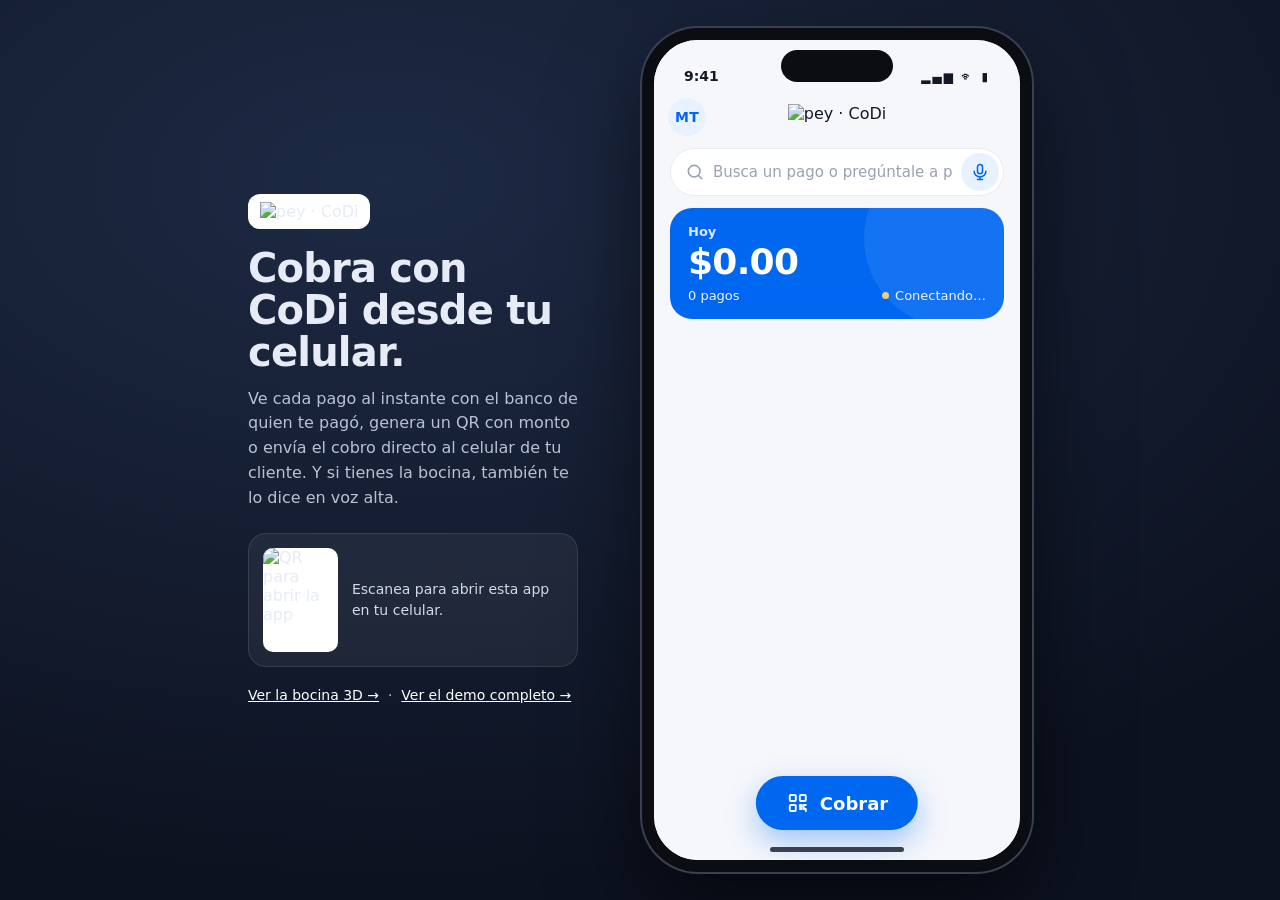
==== commit 6bf19534: "fix(server): warn when the payment history is not on persistent storage - Detect Railway deployments" ====
--- a/app/static/app.html
+++ b/app/static/app.html
@@ -979,6 +979,7 @@
     const st = await Bocina.loadStatus();
     const row = (n, ok, h) => `<div class="set-row"><span>${n}</span><span class="${ok ? "ok-t" : "bad-t"}">${ok ? "✓" : "✕ " + h}</span></div>`;
     $("checks").innerHTML = row("pey", st.pey, "falta API key") + row("Webhook firmado", st.webhookSecret, "falta secreto")
+      + row("Historial guardado", st.persistentStorage !== false, "se borra en cada despliegue")
       + row("ElevenLabs", st.elevenlabs, "opcional") + row("Claude", st.claude, "opcional");
     $("whUrl").value = location.origin + (st.webhookPath || "/webhooks/pey");
     $("whWarn").textContent = /localhost|127\.0\.0\.1/.test(location.host) ? "Estás en localhost: en el portal usa tu URL de ngrok + /webhooks/pey." : "";
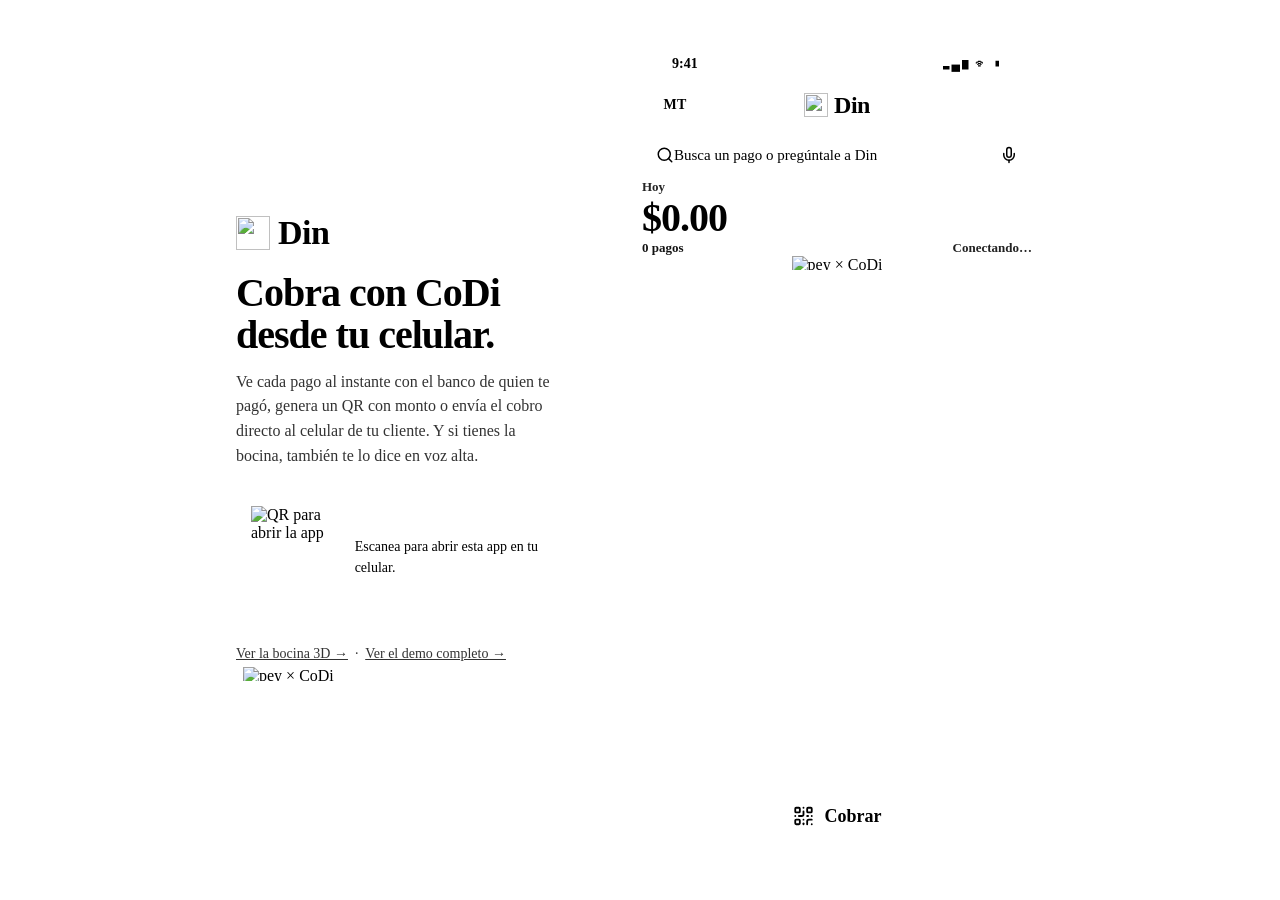
==== commit 901e0a3a: "feat(brand): apply Din brand across app, speaker and demo - Add tokens.css (colors, Plus Jakarta San" ====
--- a/app/static/app.html
+++ b/app/static/app.html
@@ -3,49 +3,61 @@
 <head>
 <meta charset="UTF-8" />
 <meta name="viewport" content="width=device-width, initial-scale=1, viewport-fit=cover" />
-<meta name="theme-color" content="#ffffff" />
+<meta name="theme-color" content="#F4F6FA" />
 <link rel="manifest" href="/manifest.webmanifest" />
 <link rel="icon" href="/static/icon.svg" type="image/svg+xml" />
-<title>pey · CoDi</title>
+<link rel="icon" href="/static/icons/favicon-32.png" sizes="32x32" type="image/png" />
+<link rel="apple-touch-icon" href="/static/icons/apple-touch-icon.png" />
+<link rel="stylesheet" href="/static/tokens.css" />
+<title>Din</title>
 <style>
-  :root {
-    --pey: #0067f1; --pey-deep: #0a3a8c; --pey-ink: #06275e; --pey-soft: #e8f1fe; --pey-sky: #4c9bff;
-    --bg: #f5f7fb; --card: #fff; --ink: #121826; --muted: #667085; --faint: #98a2b3; --line: #e7ebf2;
-    --ok: #12945a; --ok-bg: #e7f6ee; --warn: #b7791f; --warn-bg: #fdf3e1; --bad: #c4352b; --sim: #7c3aed; --sim-bg: #f1eafe;
-    font-family: ui-sans-serif, system-ui, -apple-system, "Segoe UI", Roboto, sans-serif;
-  }
+  /* Colores, tipografía, radios y sombras: tokens.css (marca Din). Aquí solo se usan sus variables. */
   * { box-sizing: border-box; }
   html, body { height: 100%; }
-  body { margin: 0; color: var(--ink); background: radial-gradient(1200px 700px at 30% 20%, #1d2a44, #0d1220); display: flex;
+  body { margin: 0; color: var(--ink); font-family: var(--font-sans); background: radial-gradient(1200px 700px at 30% 20%, var(--brand-pressed), var(--ink)); display: flex;
     align-items: center; justify-content: center; gap: 64px; overflow: hidden; }
   button { font: inherit; cursor: pointer; color: inherit; }
-  svg.i { width: 20px; height: 20px; stroke: currentColor; fill: none; stroke-width: 1.9; stroke-linecap: round; stroke-linejoin: round; flex-shrink: 0; }
+  :focus-visible { outline: 2px solid var(--accent); outline-offset: 2px; }
+  svg.i { width: 18px; height: 18px; stroke: currentColor; fill: none; stroke-width: 2; stroke-linecap: round; stroke-linejoin: round; flex-shrink: 0; }
   .mono { font-family: ui-monospace, "SF Mono", Menlo, monospace; }
+  .tabular { font-variant-numeric: tabular-nums; }
+
+  /* ---------- logo Din (símbolo D-moneda + palabra) ---------- */
+  .din { display: inline-flex; align-items: center; gap: 6px; font-size: 24px; line-height: 1; font-weight: 800; letter-spacing: -.5px; color: var(--ink); }
+  .din img { width: 24px; height: 24px; display: block; }
+  .din.sm { font-size: 20px; gap: 5px; } .din.sm img { width: 20px; height: 20px; }
+  .din.on-dark { color: var(--on-brand); }
+  .din.lg { font-size: 34px; gap: 8px; } .din.lg img { width: 34px; height: 34px; }
+
+  /* ---------- Powered by pey × CoDi (siempre hasta abajo) ---------- */
+  .powered { display: flex; justify-content: center; align-items: center; gap: var(--space-2); color: var(--ink-muted); }
+  .powered img { height: 14px; display: block; }
 
   /* ---------- texto al lado del teléfono (solo en computadora) ---------- */
-  .side { color: #e6ebf5; max-width: 330px; }
-  .side img.logo { height: 34px; background: #fff; padding: 8px 12px; border-radius: 12px; }
-  .side h1 { font-size: 40px; line-height: 1.05; margin: 18px 0 14px; letter-spacing: -.02em; }
-  .side p { color: #b9c2d3; line-height: 1.55; margin: 0 0 22px; }
-  .side .open { display: flex; gap: 14px; align-items: center; background: rgba(255,255,255,.06); border: 1px solid rgba(255,255,255,.1); border-radius: 18px; padding: 14px; }
-  .side .open img { width: 104px; height: 104px; border-radius: 10px; background: #fff; }
-  .side .open span { font-size: 14px; color: #d3dae6; line-height: 1.45; }
-  .side a { color: #fff; }
+  .side { color: var(--on-brand); max-width: 330px; display: flex; flex-direction: column; }
+  .side h1 { font-size: 40px; line-height: 1.05; margin: 22px 0 14px; letter-spacing: -1px; font-weight: 800; }
+  .side p { color: var(--brand-tint); opacity: .8; line-height: 1.55; margin: 0 0 22px; }
+  .side .open { display: flex; gap: 14px; align-items: center; background: rgba(255,255,255,.06); border: 1px solid rgba(255,255,255,.1); border-radius: var(--radius-lg); padding: 14px; }
+  .side .open img { width: 104px; height: 104px; border-radius: var(--radius-md); background: var(--surface); }
+  .side .open span { font-size: 14px; color: var(--brand-tint); line-height: 1.45; }
+  .side a { color: var(--on-brand); }
   .side .links { margin: 18px 0 0; font-size: 14px; }
+  .side .powered { justify-content: flex-start; margin-top: var(--space-8); }
+  .side .powered img { background: var(--surface); padding: 3px 7px; height: 14px; box-sizing: content-box; border-radius: var(--radius-sm); }
 
   /* ---------- el teléfono ---------- */
-  .phone { position: relative; height: min(844px, calc(100vh - 48px)); aspect-ratio: 390 / 844; background: #0b0d12;
-    border-radius: 56px; padding: 12px; box-shadow: 0 0 0 2px #39404f, 0 40px 90px rgba(0,0,0,.55); flex-shrink: 0; }
+  .phone { position: relative; width: 414px; height: 868px; background: var(--ink);
+    border-radius: 56px; padding: 12px; box-shadow: 0 0 0 2px var(--ink-muted), 0 40px 90px rgba(0,0,0,.55); flex-shrink: 0; }
   .device { position: relative; height: 100%; width: 100%; background: var(--bg); border-radius: 44px; overflow: hidden; }
-  .island { position: absolute; top: 10px; left: 50%; transform: translateX(-50%); width: 112px; height: 32px; background: #0b0d12; border-radius: 20px; z-index: 50; }
+  .island { position: absolute; top: 10px; left: 50%; transform: translateX(-50%); width: 112px; height: 32px; background: var(--ink); border-radius: 20px; z-index: 50; }
   .statusbar { position: absolute; top: 0; left: 0; right: 0; height: 50px; z-index: 40; display: flex; justify-content: space-between; align-items: flex-end;
-    padding: 0 30px 6px; font-size: 14px; font-weight: 650; pointer-events: none; }
+    padding: 0 30px 6px; font-size: 14px; font-weight: 700; pointer-events: none; }
   .statusbar .icons { letter-spacing: 2px; font-size: 12px; }
   .homebar { position: absolute; bottom: 8px; left: 50%; transform: translateX(-50%); height: 5px; width: 134px; background: var(--ink); border-radius: 3px; opacity: .8; z-index: 60; pointer-events: none; }
   @media (max-width: 560px), (max-height: 560px) {
     body { background: var(--bg); display: block; overflow: hidden; }
     .side { display: none; }
-    .phone { height: 100dvh; width: 100%; aspect-ratio: auto; padding: 0; border-radius: 0; box-shadow: none; background: var(--bg); }
+    .phone { height: 100dvh; width: 100%; zoom: 1 !important; padding: 0; border-radius: 0; box-shadow: none; background: var(--bg); }
     .device { border-radius: 0; }
     .island, .statusbar, .homebar { display: none; }
     .screen { padding-top: env(safe-area-inset-top); }
@@ -56,182 +68,187 @@
   .screen { position: absolute; inset: 0; display: flex; flex-direction: column; background: var(--bg); padding-top: 50px; }
   .screen.layer { z-index: 10; transform: translateY(100%); transition: transform .32s cubic-bezier(.2,.8,.2,1); visibility: hidden; }
   .screen.layer.on { transform: none; visibility: visible; }
-  .screen.white { background: #fff; }
+  .screen.white { background: var(--surface); }
   .topbar { display: flex; align-items: center; justify-content: space-between; padding: 8px 14px; flex-shrink: 0; min-height: 52px; }
-  .iconbtn { width: 40px; height: 40px; border-radius: 50%; border: 0; background: transparent; display: grid; place-items: center; color: var(--ink); }
-  .iconbtn:active { background: rgba(0,0,0,.05); }
+  .topbar .ttl { font-size: 17px; line-height: 24px; font-weight: 700; }
+  .iconbtn { width: 40px; height: 40px; border-radius: var(--radius-full); border: 0; background: transparent; display: grid; place-items: center; color: var(--ink); }
+  .iconbtn:active { background: var(--brand-tint); }
   .scroll { flex: 1; overflow-y: auto; -webkit-overflow-scrolling: touch; }
   .scroll::-webkit-scrollbar { display: none; }
 
   /* ---------- inicio ---------- */
-  .avatar { width: 38px; height: 38px; border-radius: 50%; background: var(--pey-soft); color: var(--pey); display: grid; place-items: center;
-    font-weight: 750; font-size: 14px; border: 0; letter-spacing: .02em; }
-  .brand { height: 26px; display: block; }
-  .search { margin: 4px 16px 0; display: flex; align-items: center; gap: 8px; background: #fff; border: 1px solid var(--line); border-radius: 999px; padding: 4px 4px 4px 14px; color: var(--faint); }
-  .search input { flex: 1; border: 0; outline: 0; font: inherit; font-size: 15px; padding: 8px 0; background: transparent; color: var(--ink); min-width: 0; }
-  .search input::placeholder { color: var(--faint); }
-  .search .mic { width: 38px; height: 38px; border-radius: 50%; border: 0; background: var(--pey-soft); color: var(--pey); display: grid; place-items: center; }
-  .search .mic.on { background: var(--bad); color: #fff; animation: pulse 1.2s infinite; }
-  @keyframes pulse { 50% { box-shadow: 0 0 0 6px rgba(196,53,43,.15); } }
-  .answer { margin: 10px 16px 0; background: #fff; border: 1px solid var(--line); border-radius: 18px; padding: 12px 14px; position: relative; animation: rise .25s ease-out; }
-  .answer .q { font-size: 13px; color: var(--muted); margin-bottom: 6px; padding-right: 26px; }
-  .answer .a { font-size: 15px; line-height: 1.45; }
-  .answer .pl { color: var(--pey); font-weight: 750; margin-right: 6px; }
+  .avatar { width: 38px; height: 38px; border-radius: var(--radius-full); background: var(--brand-tint); color: var(--brand); display: grid; place-items: center;
+    font-weight: 700; font-size: 14px; border: 0; letter-spacing: .02em; }
+  .search { margin: 4px var(--space-4) 0; display: flex; align-items: center; gap: var(--space-2); background: var(--surface); border: 1px solid var(--line); border-radius: var(--radius-full); padding: 4px 4px 4px 14px; color: var(--ink-muted); }
+  .search input { flex: 1; border: 0; outline: 0; font: inherit; font-size: 15px; font-weight: 500; padding: 8px 0; background: transparent; color: var(--ink); min-width: 0; }
+  .search input::placeholder { color: var(--ink-muted); }
+  .search:focus-within { border-color: var(--accent); }
+  .search .mic { width: 38px; height: 38px; border-radius: var(--radius-full); border: 0; background: var(--brand-tint); color: var(--brand); display: grid; place-items: center; }
+  .search .mic.on { background: var(--error); color: var(--on-brand); animation: pulse 1.2s infinite; }
+  @keyframes pulse { 50% { box-shadow: 0 0 0 6px var(--error-bg); } }
+  .answer { margin: var(--space-3) var(--space-4) 0; background: var(--surface); border: 1px solid var(--line); border-radius: var(--radius-lg); padding: 12px 14px; position: relative; animation: rise .25s ease-out; }
+  .answer .q { font-size: 13px; color: var(--ink-muted); margin-bottom: 6px; padding-right: 26px; }
+  .answer .a { font-size: 15px; line-height: 22px; font-weight: 500; }
+  .answer .pl { color: var(--brand); font-weight: 800; margin-right: 6px; }
   .answer .x { position: absolute; top: 4px; right: 4px; }
   @keyframes rise { from { opacity: 0; transform: translateY(6px); } to { opacity: 1; transform: none; } }
 
-  .today { margin: 12px 16px 0; background: var(--pey); color: #fff; border-radius: 22px; padding: 16px 18px; position: relative; overflow: hidden; }
-  .today::after { content: ""; position: absolute; right: -40px; top: -60px; width: 180px; height: 180px; border-radius: 50%; background: rgba(255,255,255,.08); }
-  .today .k { font-size: 13px; font-weight: 600; display: flex; justify-content: space-between; position: relative; z-index: 1; }
+  .today { margin: var(--space-3) var(--space-4) 0; background: var(--brand); color: var(--on-brand); border-radius: var(--radius-xl); padding: var(--space-5); position: relative; overflow: hidden; }
+  .today::after { content: ""; position: absolute; right: -40px; top: -60px; width: 180px; height: 180px; border-radius: 50%; background: rgba(255,255,255,.06); }
+  .today .k { font-size: 13px; line-height: 18px; font-weight: 600; display: flex; justify-content: space-between; position: relative; z-index: 1; }
   .today .k > span:first-child { opacity: .85; }
   .today .yest { font-weight: 500; opacity: .75; }
-  .today .total { font-size: 36px; font-weight: 820; letter-spacing: -.02em; margin-top: 2px; }
-  .today .sub { display: flex; justify-content: space-between; align-items: center; margin-top: 6px; font-size: 13px; opacity: .92; }
+  .today .total { font-size: 40px; line-height: 44px; font-weight: 800; letter-spacing: -1px; margin-top: var(--space-1); }
+  .today .sub { display: flex; justify-content: space-between; align-items: center; margin-top: var(--space-2); font-size: 13px; font-weight: 600; opacity: .92; }
   .dot { display: inline-flex; align-items: center; gap: 6px; }
-  .dot i { width: 7px; height: 7px; border-radius: 50%; background: #7ef0b2; }
-  .dot.off i { background: #ffd27a; }
-
-  .list { padding: 6px 16px 120px; }
-  .day { display: flex; justify-content: space-between; font-size: 13px; color: var(--muted); font-weight: 650; padding: 16px 2px 6px; }
-  .group { background: #fff; border: 1px solid var(--line); border-radius: 18px; padding: 0 14px; }
-  .mv { display: flex; align-items: center; gap: 12px; padding: 12px 0; border-bottom: 1px solid var(--line); width: 100%; background: none; border-left: 0; border-right: 0; border-top: 0; text-align: left; }
+  .dot i { width: 7px; height: 7px; border-radius: 50%; background: var(--live); }
+  .dot.off i { background: var(--pending-bg); }
+
+  .list { padding: 6px var(--space-4) var(--space-6); }
+  .day { display: flex; justify-content: space-between; font-size: 13px; line-height: 18px; color: var(--ink-muted); font-weight: 600; padding: var(--space-4) 2px 6px; }
+  .group { background: var(--surface); border: 1px solid var(--line); border-radius: var(--radius-lg); padding: 0 14px; }
+  .mv { display: flex; align-items: center; gap: var(--space-3); padding: var(--space-3) 0; border-bottom: 1px solid var(--line); width: 100%; background: none; border-left: 0; border-right: 0; border-top: 0; text-align: left; }
   .mv:last-child { border-bottom: 0; }
-  .mv .ic { width: 40px; height: 40px; border-radius: 50%; display: grid; place-items: center; background: var(--pey-soft); color: var(--pey); flex-shrink: 0; }
-  .mv .ic.sim { background: var(--sim-bg); color: var(--sim); }
+  .mv .ic { width: 40px; height: 40px; border-radius: var(--radius-full); display: grid; place-items: center; background: var(--brand-tint); color: var(--brand); flex-shrink: 0; }
+  .mv .ic.sim { background: var(--test-bg); color: var(--test); }
   .mv .mid { flex: 1; min-width: 0; }
-  .mv .c { font-weight: 640; font-size: 15px; white-space: nowrap; overflow: hidden; text-overflow: ellipsis; }
-  .mv .t { font-size: 12.5px; color: var(--muted); margin-top: 1px; }
-  .tag { display: inline-block; margin-top: 5px; font-size: 11.5px; font-weight: 650; padding: 2px 8px; border-radius: 7px; background: var(--pey-soft); color: var(--pey-deep); }
-  .tag.amt-tag { background: var(--ok-bg); color: #0d6b41; }
-  .tag.sim { background: var(--sim-bg); color: var(--sim); }
-  .tag.push-tag { background: #eef0ff; color: #3a3fb8; }
-  .tag.wait { background: var(--warn-bg); color: #8a5a0b; }
-  .tag.gone { background: #f0f2f6; color: var(--muted); }
-  .tag.dup { background: #fdecea; color: var(--bad); }
-  .mv .a.pend { color: var(--muted); }
-  .mv .ic.pend { background: var(--warn-bg); color: #b26b00; }
-  .mv .ic.gone { background: #f0f2f6; color: var(--faint); }
+  .mv .c { font-weight: 600; font-size: 15px; line-height: 20px; white-space: nowrap; overflow: hidden; text-overflow: ellipsis; }
+  .mv .t { font-size: 12px; line-height: 16px; font-weight: 500; color: var(--ink-muted); margin-top: var(--space-1); }
+  .tag { display: inline-block; margin-top: 5px; font-size: 11px; line-height: 14px; font-weight: 600; padding: 3px 8px; border-radius: var(--radius-sm); background: var(--brand-tint); color: var(--brand); }
+  .tag.sim { background: var(--test-bg); color: var(--test); }
+  .tag.wait { background: var(--pending-bg); color: var(--pending); }
+  .tag.gone { background: var(--expired-bg); color: var(--expired); }
+  .tag.dup { background: var(--error-bg); color: var(--error); }
+  .mv .a.pend { color: var(--ink-muted); }
+  .mv .ic.pend { background: var(--pending-bg); color: var(--pending); }
+  .mv .ic.gone { background: var(--expired-bg); color: var(--expired); }
   .step-head { display: flex; align-items: center; gap: 4px; margin: -4px 0 4px -8px; }
-  .sum { display: flex; justify-content: space-between; align-items: baseline; background: var(--bg); border-radius: 14px; padding: 12px 14px; margin: 10px 0 12px; }
-  .sum b { font-size: 22px; letter-spacing: -.01em; }
-  .sum span { color: var(--muted); font-size: 13.5px; max-width: 55%; text-align: right; overflow: hidden; text-overflow: ellipsis; white-space: nowrap; }
+  .sum { display: flex; justify-content: space-between; align-items: baseline; background: var(--bg); border-radius: var(--radius-md); padding: 12px 14px; margin: 10px 0 12px; }
+  .sum b { font-size: 22px; font-weight: 800; letter-spacing: -.5px; }
+  .sum span { color: var(--ink-muted); font-size: 13px; max-width: 55%; text-align: right; overflow: hidden; text-overflow: ellipsis; white-space: nowrap; }
   .phone-in { font-size: 26px; font-weight: 700; letter-spacing: .04em; text-align: center; padding: 14px; }
-  .alert { margin-top: 10px; border-radius: 14px; padding: 11px 13px; font-size: 14px; line-height: 1.4; }
-  .alert.err { background: #fdecea; color: #8f241c; }
-  .alert.info { background: var(--pey-soft); color: var(--pey-ink); }
+  .alert { margin-top: 10px; border-radius: var(--radius-md); padding: 11px 13px; font-size: 14px; line-height: 1.4; font-weight: 500; }
+  .alert.err { background: var(--error-bg); color: var(--error); }
+  .alert.info { background: var(--brand-tint); color: var(--brand); }
   .alert .acts { display: flex; gap: 8px; margin-top: 9px; }
-  .alert .acts button { border: 0; border-radius: 10px; padding: 8px 12px; font-weight: 650; font-size: 13.5px; background: #fff; color: inherit; }
-  .pend-amt { font-size: 40px; font-weight: 820; letter-spacing: -.02em; text-align: center; margin-top: 4px; }
-  .pend-sub { text-align: center; color: var(--muted); font-size: 14px; }
+  .alert .acts button { border: 0; border-radius: var(--radius-md); padding: 8px 12px; font-weight: 600; font-size: 13px; background: var(--surface); color: inherit; }
+  .pend-amt { font-size: 40px; line-height: 44px; font-weight: 800; letter-spacing: -1px; text-align: center; margin-top: 4px; }
+  .pend-sub { text-align: center; color: var(--ink-muted); font-size: 14px; }
   .pend-state { display: flex; justify-content: center; margin: 12px 0 4px; }
-  .linkbtn { border: 0; background: none; color: var(--bad); font-weight: 650; font-size: 14px; padding: 10px; width: 100%; }
+  .linkbtn { border: 0; background: none; color: var(--error); font-weight: 600; font-size: 14px; padding: 10px; width: 100%; }
   .stack { display: flex; flex-direction: column; gap: 8px; margin-top: 14px; }
-  .mv .a { font-weight: 760; font-size: 16px; color: var(--ok); white-space: nowrap; }
-  .mv .a.sim { color: var(--sim); }
+  .mv .a { font-size: 16px; line-height: 20px; font-weight: 700; color: var(--success); white-space: nowrap; }
+  .mv .a.sim { color: var(--test); }
   .mv.new { animation: flash 2.6s ease-out; }
-  @keyframes flash { from { background: var(--pey-soft); } to { background: transparent; } }
-  .empty { background: #fff; border: 1px dashed #cfd6e3; border-radius: 18px; padding: 22px 16px; text-align: center; color: var(--muted); font-size: 14px; line-height: 1.5; margin-top: 16px; }
-  .empty b { display: block; color: var(--ink); font-size: 16px; margin-bottom: 4px; }
-
-  .fab { position: absolute; left: 50%; bottom: 30px; transform: translateX(-50%); z-index: 5; border: 0; background: var(--pey); color: #fff;
-    border-radius: 999px; padding: 15px 30px; font-size: 18px; font-weight: 750; display: flex; align-items: center; gap: 10px; box-shadow: 0 12px 30px rgba(0,103,241,.35); }
-  .fab:active { transform: translateX(-50%) scale(.97); }
-  .fab svg.i { width: 24px; height: 24px; }
+  @keyframes flash { from { background: var(--brand-tint); } to { background: transparent; } }
+  .empty { background: var(--surface); border: 1px dashed var(--line); border-radius: var(--radius-lg); padding: 22px 16px; text-align: center; color: var(--ink-muted); font-size: 14px; line-height: 1.5; margin-top: 16px; }
+  .empty b { display: block; color: var(--ink); font-size: 17px; font-weight: 700; margin-bottom: 4px; }
+  .home-foot { padding: var(--space-2) 0 110px; }
+
+  .fab { position: absolute; left: 50%; bottom: 30px; transform: translateX(-50%); z-index: 5; border: 0; background: var(--brand); color: var(--on-brand);
+    border-radius: var(--radius-full); padding: 15px 30px; font-size: 18px; font-weight: 700; display: flex; align-items: center; gap: 10px; box-shadow: var(--shadow-float); }
+  .fab:hover { background: var(--brand-pressed); }
+  .fab:active { background: var(--brand-pressed); transform: translateX(-50%) scale(.97); }
+  .fab svg.i { width: 22px; height: 22px; }
   @media (max-width: 560px), (max-height: 560px) { .fab { bottom: calc(22px + env(safe-area-inset-bottom)); } }
 
   /* ---------- tarjeta del QR (cobrar y mi QR) ---------- */
   .qrwrap { flex: 1; display: flex; flex-direction: column; align-items: center; padding: 0 22px 22px; }
   .who { display: flex; flex-direction: column; align-items: center; gap: 8px; margin-bottom: 14px; }
   .who .avatar { width: 56px; height: 56px; font-size: 19px; }
-  .who .name { font-size: 19px; font-weight: 760; display: flex; align-items: center; gap: 6px; text-align: center; letter-spacing: -.01em; }
-  .who .name svg { color: var(--pey); width: 20px; height: 20px; }
-  .frame { width: 100%; border-radius: 28px; padding: 14px; background: linear-gradient(180deg, var(--pey-sky) 0 47%, var(--pey) 47% 100%); }
-  .frame .inner { background: #fff; border-radius: 18px; padding: 16px 16px 14px; display: flex; flex-direction: column; align-items: center; }
-  .frame .brand { height: 24px; margin-bottom: 8px; }
-  .frame .amt { font-size: 30px; font-weight: 820; letter-spacing: -.02em; line-height: 1.1; }
-  .frame .cpt { font-size: 13px; color: var(--muted); margin-bottom: 4px; }
+  .who .name { font-size: 17px; line-height: 24px; font-weight: 700; display: flex; align-items: center; gap: 6px; text-align: center; }
+  .who .name svg { color: var(--brand); width: 18px; height: 18px; }
+  .frame { width: 100%; border-radius: var(--radius-xl); padding: 14px; background: var(--brand); }
+  .frame .inner { background: var(--surface); border-radius: var(--radius-lg); padding: 16px 16px 14px; display: flex; flex-direction: column; align-items: center; }
+  .frame .card-din { margin-bottom: 10px; }
+  .frame .card-pey { height: 16px; display: block; margin-top: 10px; }
+  .frame .biz { font-weight: 700; font-size: 15px; margin-bottom: 2px; }
+  .frame .amt { font-size: 30px; font-weight: 800; letter-spacing: -.5px; line-height: 1.1; }
+  .frame .cpt { font-size: 13px; color: var(--ink-muted); margin-bottom: 4px; }
   .frame .qr { width: 100%; max-width: 236px; aspect-ratio: 1; }
   .frame .qr svg { width: 100%; height: 100%; display: block; }
-  .frame .id { margin-top: 6px; font-size: 13.5px; color: var(--muted); }
-  .hint { margin-top: 14px; font-size: 13.5px; color: var(--muted); text-align: center; line-height: 1.45; }
-  .waiting { margin-top: 12px; display: inline-flex; align-items: center; gap: 8px; color: var(--pey); font-weight: 650; font-size: 14px; background: var(--pey-soft); padding: 8px 14px; border-radius: 999px; }
-  .waiting.expired { color: var(--warn); background: var(--warn-bg); }
+  .frame .id { margin-top: 6px; font-size: 13px; color: var(--ink-muted); }
+  .hint { margin-top: 14px; font-size: 13px; color: var(--ink-muted); text-align: center; line-height: 1.45; font-weight: 500; }
+  .waiting { margin-top: 12px; display: inline-flex; align-items: center; gap: 8px; color: var(--pending); font-weight: 600; font-size: 14px; background: var(--pending-bg); padding: 8px 14px; border-radius: var(--radius-full); }
+  .waiting.expired { color: var(--expired); background: var(--expired-bg); }
   .waiting i { width: 8px; height: 8px; border-radius: 50%; background: currentColor; animation: blink 1.2s infinite; }
+  .waiting.expired i { animation: none; }
   @keyframes blink { 50% { opacity: .25; } }
   .actions { display: flex; gap: 10px; width: 100%; margin-top: auto; padding-top: 14px; }
-  .btn { flex: 1; border: 1px solid var(--line); background: #fff; border-radius: 16px; padding: 14px; font-size: 15.5px; font-weight: 680; display: flex; align-items: center; justify-content: center; gap: 8px; color: var(--ink); }
-  .btn.primary { background: var(--pey); border-color: var(--pey); color: #fff; }
+  .btn { flex: 1; border: 1px solid var(--line); background: var(--surface); border-radius: var(--radius-full); padding: 14px; font-size: 15px; font-weight: 700; display: flex; align-items: center; justify-content: center; gap: 8px; color: var(--ink); }
+  .btn.primary { background: var(--brand); border-color: var(--brand); color: var(--on-brand); }
+  .btn.primary:not(:disabled):hover, .btn.primary:not(:disabled):active { background: var(--brand-pressed); border-color: var(--brand-pressed); }
   .btn:disabled { opacity: .4; cursor: not-allowed; }
-  .btn.ghostblue { color: var(--pey); border-color: #cfe0fb; background: var(--pey-soft); }
+  .btn.ghostblue { color: var(--brand); border-color: var(--brand-tint); background: var(--brand-tint); }
   .btn.nowrap { white-space: nowrap; padding-left: 8px; padding-right: 8px; gap: 6px; }
 
   /* ---------- teclado de monto (hoja) ---------- */
-  .sheetbg { position: absolute; inset: 0; background: rgba(10,18,35,.45); z-index: 30; opacity: 0; visibility: hidden; transition: .25s; }
+  .sheetbg { position: absolute; inset: 0; background: rgba(11,26,51,.45); z-index: 30; opacity: 0; visibility: hidden; transition: .25s; }
   .sheetbg.on { opacity: 1; visibility: visible; }
-  .sheet { position: absolute; left: 0; right: 0; bottom: 0; z-index: 31; background: #fff; border-radius: 26px 26px 0 0; padding: 10px 18px 26px;
-    transform: translateY(105%); transition: transform .3s cubic-bezier(.2,.8,.2,1); max-height: 88%; overflow-y: auto; }
+  .sheet { position: absolute; left: 0; right: 0; bottom: 0; z-index: 31; background: var(--surface); border-radius: var(--radius-xl) var(--radius-xl) 0 0; padding: 10px 18px 26px;
+    box-shadow: var(--shadow-sheet); transform: translateY(105%); transition: transform .3s cubic-bezier(.2,.8,.2,1); max-height: 88%; overflow-y: auto; }
   .sheet.on { transform: none; }
-  .sheet .grip { width: 40px; height: 5px; border-radius: 3px; background: #d6dce6; margin: 0 auto 10px; }
-  .sheet h3 { margin: 4px 0 2px; font-size: 18px; }
-  .amount { font-size: 48px; font-weight: 820; letter-spacing: -.02em; text-align: center; padding: 10px 0 4px; }
-  .amount small { font-size: 22px; color: var(--muted); font-weight: 600; margin-right: 2px; }
-  .input { width: 100%; padding: 13px 14px; border: 1px solid var(--line); border-radius: 14px; font-size: 16px; background: #fff; font-family: inherit; }
-  .input:focus { outline: 2px solid var(--pey-soft); border-color: var(--pey); }
+  .sheet .grip { width: 40px; height: 5px; border-radius: 3px; background: var(--line); margin: 0 auto 10px; }
+  .sheet h3 { margin: 4px 0 2px; font-size: 17px; line-height: 24px; font-weight: 700; }
+  .amount { font-size: 48px; font-weight: 800; letter-spacing: -1px; text-align: center; padding: 10px 0 4px; }
+  .amount small { font-size: 22px; color: var(--ink-muted); font-weight: 600; margin-right: 2px; }
+  .input { width: 100%; padding: 13px 14px; border: 1px solid var(--line); border-radius: var(--radius-md); font-size: 16px; font-weight: 500; background: var(--surface); color: var(--ink); font-family: inherit; }
+  .input::placeholder { color: var(--ink-muted); }
+  .input:focus { outline: 2px solid var(--accent); outline-offset: -1px; border-color: transparent; }
   .keypad { display: grid; grid-template-columns: repeat(3, 1fr); gap: 8px; margin: 12px 0; }
-  .keypad button { border: 0; background: var(--bg); border-radius: 16px; padding: 13px 0; font-size: 24px; font-weight: 600; }
-  .keypad button:active { background: #e6eaf2; }
+  .keypad button { border: 0; background: var(--bg); border-radius: var(--radius-md); padding: 13px 0; font-size: 24px; font-weight: 600; }
+  .keypad button:active { background: var(--line); }
 
   /* ---------- comprobante (ticket) ---------- */
   .ticketwrap { flex: 1; padding: 6px 20px 22px; display: flex; flex-direction: column; }
-  .ticket-top { background: var(--pey-soft); border-radius: 22px; overflow: hidden; padding: 22px 16px 18px; text-align: center; position: relative; animation: pop .35s ease-out; }
-  .ticket-top::after { content: ""; position: absolute; left: 0; right: 0; bottom: 0; height: 8px; background: linear-gradient(90deg, var(--pey-sky), var(--pey)); }
-  .ticket-top.sim { background: var(--sim-bg); }
-  .ticket-top.sim::after { background: var(--sim); }
-  .ticket-top .k { font-size: 13px; letter-spacing: .12em; text-transform: uppercase; font-weight: 750; color: var(--pey-ink); }
-  .ticket-top.sim .k { color: var(--sim); }
-  .ticket-top .amt { font-size: 46px; font-weight: 850; letter-spacing: -.03em; margin: 4px 0 2px; display: flex; align-items: center; justify-content: center; gap: 8px; }
-  .ticket-top .amt .seal { width: 34px; height: 34px; border-radius: 50%; background: var(--ok); color: #fff; display: grid; place-items: center; animation: seal .5s .15s both cubic-bezier(.3,1.6,.5,1); }
-  .ticket-top.sim .amt .seal { background: var(--sim); }
-  .ticket-top .amt .seal svg { width: 20px; height: 20px; stroke-width: 3; }
-  .ticket-top .words { font-size: 13px; color: var(--pey-ink); opacity: .8; }
-  .slot { height: 8px; margin-top: 18px; border-radius: 6px; background: linear-gradient(#c5ccd8, #8d97a8); position: relative; z-index: 2;
-    box-shadow: 0 1px 0 rgba(255,255,255,.6) inset; }
-  .printer { overflow: hidden; margin-top: -4px; padding: 0 12px 24px; filter: drop-shadow(0 6px 10px rgba(16,24,40,.10)) drop-shadow(0 1px 1px rgba(16,24,40,.08)); }
-  .ticket-body { background: #fff; position: relative; padding: 20px 18px 16px; animation: print .75s .15s both cubic-bezier(.25,.9,.3,1); }
+  .ticket-top { background: var(--brand-tint); border-radius: var(--radius-xl); overflow: hidden; padding: 22px 16px 18px; text-align: center; position: relative; animation: pop .35s ease-out; }
+  .ticket-top::after { content: ""; position: absolute; left: 0; right: 0; bottom: 0; height: 8px; background: var(--brand); }
+  .ticket-top.sim { background: var(--test-bg); }
+  .ticket-top.sim::after { background: var(--test); }
+  .ticket-top .k { font-size: 12px; letter-spacing: .12em; text-transform: uppercase; font-weight: 700; color: var(--brand); }
+  .ticket-top.sim .k { color: var(--test); }
+  .ticket-top .amt { font-size: 40px; line-height: 44px; font-weight: 800; letter-spacing: -1px; margin: 6px 0 2px; display: flex; align-items: center; justify-content: center; gap: 8px; }
+  .ticket-top .amt .seal { width: 32px; height: 32px; border-radius: 50%; background: var(--success); color: var(--on-brand); display: grid; place-items: center; animation: seal .5s .15s both cubic-bezier(.3,1.6,.5,1); }
+  .ticket-top.sim .amt .seal { background: var(--test); }
+  .ticket-top .amt .seal svg { width: 18px; height: 18px; stroke-width: 3; }
+  .ticket-top .words { font-size: 13px; color: var(--brand); opacity: .8; }
+  .ticket-top.sim .words { color: var(--test); }
+  .slot { height: 8px; margin-top: 18px; border-radius: 6px; background: linear-gradient(var(--line), var(--ink-muted)); position: relative; z-index: 2; }
+  .printer { overflow: hidden; margin-top: -4px; padding: 0 12px 24px; filter: drop-shadow(0 6px 10px rgba(11,26,51,.10)) drop-shadow(0 1px 1px rgba(11,26,51,.08)); }
+  .ticket-body { background: var(--surface); position: relative; padding: 20px 18px 16px; animation: print .75s .15s both cubic-bezier(.25,.9,.3,1); }
   .ticket-body::after { content: ""; position: absolute; left: 0; right: 0; bottom: -13px; height: 14px;
-    background: linear-gradient(135deg, #fff 50%, transparent 50%) 0 0 / 22px 14px repeat-x,
-                linear-gradient(225deg, #fff 50%, transparent 50%) 0 0 / 22px 14px repeat-x; }
+    background: linear-gradient(135deg, var(--surface) 50%, transparent 50%) 0 0 / 22px 14px repeat-x,
+                linear-gradient(225deg, var(--surface) 50%, transparent 50%) 0 0 / 22px 14px repeat-x; }
   @keyframes print { from { transform: translateY(-102%); } to { transform: none; } }
-  .ticket-body .lbl { font-size: 12.5px; color: var(--muted); }
-  .ticket-body .val { font-size: 16px; font-weight: 680; margin-top: 1px; }
-  .ticket-body .sub { font-size: 13px; color: var(--muted); margin-top: 1px; }
+  .ticket-body .lbl { font-size: 12px; color: var(--ink-muted); }
+  .ticket-body .val { font-size: 16px; font-weight: 700; margin-top: 1px; }
+  .ticket-body .sub { font-size: 13px; color: var(--ink-muted); margin-top: 1px; }
   .ticket-body hr { border: 0; border-top: 1.5px dashed var(--line); margin: 14px 0; }
   .ticket-body .row { display: flex; justify-content: space-between; gap: 12px; font-size: 14px; padding: 4px 0; }
-  .ticket-body .row span:first-child { color: var(--muted); }
+  .ticket-body .row span:first-child { color: var(--ink-muted); }
   .ticket-body .row span:last-child { text-align: right; font-weight: 600; }
   .ticket-body .row.track { flex-direction: column; gap: 2px; }
-  .ticket-body .row.track span:last-child { text-align: left; font-size: 12.5px; word-break: break-all; font-weight: 600; }
-  .verified { margin-top: 12px; display: flex; align-items: center; gap: 6px; color: var(--ok); font-weight: 680; font-size: 14px; }
-  .verified.sim { color: var(--sim); }
-  .mismatch { margin-top: 12px; background: #fdecea; color: var(--bad); padding: 10px 12px; border-radius: 12px; font-weight: 650; font-size: 13.5px; }
+  .ticket-body .row.track span:last-child { text-align: left; font-size: 12px; word-break: break-all; font-weight: 600; }
+  .verified { margin-top: 12px; display: flex; align-items: center; gap: 6px; color: var(--success); font-weight: 700; font-size: 14px; }
+  .verified.sim { color: var(--test); }
+  .mismatch { margin-top: 12px; background: var(--error-bg); color: var(--error); padding: 10px 12px; border-radius: var(--radius-md); font-weight: 600; font-size: 13px; }
   @keyframes pop { from { transform: scale(.94); opacity: 0; } to { transform: none; opacity: 1; } }
   @keyframes seal { from { transform: scale(0); } to { transform: none; } }
 
   /* ---------- perfil ---------- */
   .prof-head { display: flex; align-items: center; gap: 12px; padding: 4px 2px 14px; }
   .prof-head .avatar { width: 52px; height: 52px; font-size: 18px; }
-  .prof-head .n { font-size: 18px; font-weight: 760; }
-  .prof-head .v { font-size: 13px; color: var(--ok); display: flex; align-items: center; gap: 4px; margin-top: 2px; }
+  .prof-head .n { font-size: 17px; line-height: 24px; font-weight: 700; }
+  .prof-head .v { font-size: 13px; font-weight: 600; color: var(--success); display: flex; align-items: center; gap: 4px; margin-top: 2px; }
   .prof-head .v svg { width: 15px; height: 15px; }
-  .menu { border: 1px solid var(--line); border-radius: 18px; overflow: hidden; margin-bottom: 12px; }
-  .menu .it { display: flex; align-items: center; gap: 12px; padding: 13px 14px; border-bottom: 1px solid var(--line); background: #fff; width: 100%; border-left: 0; border-right: 0; border-top: 0; text-align: left; font-size: 15px; }
+  .menu { border: 1px solid var(--line); border-radius: var(--radius-lg); overflow: hidden; margin-bottom: 12px; }
+  .menu .it { display: flex; align-items: center; gap: 12px; padding: 13px 14px; border-bottom: 1px solid var(--line); background: var(--surface); width: 100%; border-left: 0; border-right: 0; border-top: 0; text-align: left; font-size: 15px; font-weight: 600; }
   .menu .it:last-child { border-bottom: 0; }
-  .menu .it .ic { width: 34px; height: 34px; border-radius: 10px; background: var(--pey-soft); color: var(--pey); display: grid; place-items: center; flex-shrink: 0; }
-  .menu .it .ic svg { width: 18px; height: 18px; }
+  .menu .it .ic { width: 34px; height: 34px; border-radius: var(--radius-full); background: var(--brand-tint); color: var(--brand); display: grid; place-items: center; flex-shrink: 0; }
   .menu .it .mid { flex: 1; min-width: 0; }
-  .menu .it .s { font-size: 12.5px; color: var(--muted); margin-top: 1px; }
-  .menu .it .end { color: var(--faint); }
-  .menu .it.sub { padding-left: 60px; background: #fafbfd; }
+  .menu .it .s { font-size: 12px; line-height: 16px; font-weight: 500; color: var(--ink-muted); margin-top: 2px; }
+  .menu .it .end { color: var(--ink-muted); }
+  .menu .it.sub { padding-left: 60px; background: var(--bg); }
   .fold { display: grid; grid-template-rows: 0fr; transition: grid-template-rows .25s ease; }
   .fold.open { grid-template-rows: 1fr; }
   .fold-in { min-height: 0; overflow: hidden; }
@@ -239,24 +256,24 @@
   .menu .it[aria-expanded="false"] { border-bottom: 0; }
   .menu .it .chev { transition: transform .2s; }
   .menu .it[aria-expanded="true"] .chev { transform: rotate(90deg); }
-  .menu .it select { border: 1px solid var(--line); border-radius: 10px; padding: 6px 8px; font: inherit; font-size: 13px; background: #fff; }
+  .menu .it select { border: 1px solid var(--line); border-radius: var(--radius-md); padding: 6px 8px; font: inherit; font-size: 13px; background: var(--surface); color: var(--ink); }
   .st { display: inline-flex; align-items: center; gap: 6px; }
-  .st i { width: 7px; height: 7px; border-radius: 50%; background: var(--ok); flex-shrink: 0; }
-  .st.warn i { background: #e0a100; } .st.bad i { background: var(--bad); }
-  .ok-t { color: var(--ok); font-weight: 650; } .bad-t { color: var(--bad); font-weight: 650; }
-  .switch { appearance: none; width: 44px; height: 26px; border-radius: 999px; background: #d6dce6; position: relative; cursor: pointer; transition: .2s; flex-shrink: 0; }
-  .switch::after { content: ""; position: absolute; top: 3px; left: 3px; width: 20px; height: 20px; border-radius: 50%; background: #fff; transition: .2s; box-shadow: 0 1px 3px rgba(0,0,0,.2); }
-  .switch:checked { background: var(--pey); } .switch:checked::after { left: 21px; }
+  .st i { width: 7px; height: 7px; border-radius: 50%; background: var(--brand); flex-shrink: 0; }
+  .st.warn i { background: var(--pending); } .st.bad i { background: var(--error); }
+  .ok-t { color: var(--brand); font-weight: 600; } .bad-t { color: var(--error); font-weight: 600; }
+  .switch { appearance: none; width: 44px; height: 26px; border-radius: var(--radius-full); background: var(--line); position: relative; cursor: pointer; transition: .2s; flex-shrink: 0; }
+  .switch::after { content: ""; position: absolute; top: 3px; left: 3px; width: 20px; height: 20px; border-radius: 50%; background: var(--surface); transition: .2s; box-shadow: 0 1px 3px rgba(11,26,51,.2); }
+  .switch:checked { background: var(--brand); } .switch:checked::after { left: 21px; }
 
   /* ---------- ajustes avanzados ---------- */
-  .adv { padding: 4px 16px 30px; display: flex; flex-direction: column; gap: 12px; }
-  .card { background: #fff; border: 1px solid var(--line); border-radius: 18px; padding: 14px 16px; }
-  .card h4 { margin: 0 0 8px; font-size: 12px; text-transform: uppercase; letter-spacing: .08em; color: var(--muted); }
+  .adv { padding: 4px var(--space-4) 30px; display: flex; flex-direction: column; gap: var(--space-3); }
+  .card { background: var(--surface); border: 1px solid var(--line); border-radius: var(--radius-lg); padding: 14px 16px; }
+  .card h4 { margin: 0 0 8px; font-size: 11px; line-height: 14px; font-weight: 700; text-transform: uppercase; letter-spacing: .08em; color: var(--ink-muted); }
   .set-row { display: flex; justify-content: space-between; align-items: center; padding: 6px 0; font-size: 14px; gap: 10px; }
-  .small { font-size: 12.5px; color: var(--muted); line-height: 1.5; margin: 8px 0 0; }
-  .ghost { border: 1px solid var(--line); background: #fff; border-radius: 12px; padding: 9px 13px; font-size: 14px; }
-
-  .toast { position: absolute; top: 58px; left: 50%; transform: translateX(-50%); background: var(--ink); color: #fff; padding: 11px 16px; border-radius: 16px;
+  .small { font-size: 12px; line-height: 1.5; font-weight: 500; color: var(--ink-muted); margin: 8px 0 0; }
+  .ghost { border: 1px solid var(--line); background: var(--surface); border-radius: var(--radius-full); padding: 9px 14px; font-size: 14px; font-weight: 600; }
+
+  .toast { position: absolute; top: 58px; left: 50%; transform: translateX(-50%); background: var(--ink); color: var(--on-brand); padding: 11px 16px; border-radius: var(--radius-lg);
     font-size: 14px; font-weight: 600; z-index: 70; opacity: 0; transition: .2s; pointer-events: none; width: max-content; max-width: 86%; text-align: center; }
   .toast.show { opacity: 1; }
   @media (max-width: 560px), (max-height: 560px) { .toast { top: calc(14px + env(safe-area-inset-top)); } }
@@ -265,7 +282,7 @@
 <body>
 
 <div class="side">
-  <img class="logo" src="/static/pey-codi.svg" alt="pey · CoDi" />
+  <span class="din lg on-dark"><img src="/static/logo-din-white.svg" alt="" />Din</span>
   <h1>Cobra con CoDi desde tu celular.</h1>
   <p>Ve cada pago al instante con el banco de quien te pagó, genera un QR con monto o envía el cobro directo al celular de tu cliente. Y si tienes la bocina, también te lo dice en voz alta.</p>
   <div class="open" id="openBox">
@@ -273,6 +290,7 @@
     <span>Escanea para abrir esta app en tu celular.</span>
   </div>
   <p class="links"><a href="/">Ver la bocina 3D →</a> &nbsp;·&nbsp; <a href="/demo">Ver el demo completo →</a></p>
+  <div class="powered"><img src="/static/pey-codi.svg" alt="pey × CoDi" /></div>
 </div>
 
 <div class="phone">
@@ -284,22 +302,23 @@
     <section class="screen" id="home">
       <div class="topbar">
         <button class="avatar" id="avatarBtn" aria-label="Tu perfil">MT</button>
-        <img class="brand" src="/static/pey-codi.svg" alt="pey · CoDi" />
+        <span class="din"><img src="/static/logo-din.svg" alt="" />Din</span>
         <span style="width:38px"></span>
       </div>
       <div class="scroll" id="homeScroll">
         <label class="search">
           <svg class="i"><use href="#i-search"/></svg>
-          <input id="q" placeholder="Busca un pago o pregúntale a pey" autocomplete="off" enterkeyhint="send" />
+          <input id="q" placeholder="Busca un pago o pregúntale a Din" autocomplete="off" enterkeyhint="send" />
           <button class="mic" id="micBtn" aria-label="Preguntar por voz"><svg class="i"><use href="#i-mic"/></svg></button>
         </label>
         <div id="answer"></div>
         <div class="today">
           <div class="k"><span>Hoy</span><span class="yest" id="yest"></span></div>
-          <div class="total" id="total">$0.00</div>
+          <div class="total tabular" id="total">$0.00</div>
           <div class="sub"><span id="count">0 pagos</span><span class="dot off" id="conn"><i></i><span>Conectando…</span></span></div>
         </div>
         <div class="list" id="list"></div>
+        <footer class="powered home-foot"><img src="/static/pey-codi.svg" alt="pey × CoDi" /></footer>
       </div>
       <button class="fab" id="fab"><svg class="i"><use href="#i-qr"/></svg>Cobrar</button>
     </section>
@@ -308,16 +327,17 @@
     <section class="screen layer white" id="charge">
       <div class="topbar">
         <button class="iconbtn" data-close aria-label="Cerrar"><svg class="i"><use href="#i-x"/></svg></button>
-        <span style="font-weight:700" id="chargeTitle">Cobrar</span>
+        <span class="ttl" id="chargeTitle">Cobrar</span>
         <span style="width:40px"></span>
       </div>
       <div class="qrwrap">
         <div class="frame">
           <div class="inner">
-            <img class="brand" src="/static/pey-codi.svg" alt="pey · CoDi" />
-            <div style="font-weight:700;font-size:15px;margin-bottom:2px" id="chargeBiz"></div>
+            <span class="din card-din"><img src="/static/logo-din.svg" alt="" />Din</span>
+            <div class="biz" id="chargeBiz"></div>
             <div id="chargeAmt"></div>
             <div class="qr" id="chargeQr"></div>
+            <img class="card-pey" src="/static/pey-codi.svg" alt="pey × CoDi" />
           </div>
         </div>
         <div class="hint">Escanea con la app de tu banco<br/>en la sección <b>CoDi</b></div>
@@ -330,7 +350,7 @@
     <section class="screen layer" id="receipt">
       <div class="topbar">
         <button class="iconbtn" data-close aria-label="Cerrar"><svg class="i"><use href="#i-x"/></svg></button>
-        <img class="brand" src="/static/pey-codi.svg" alt="pey · CoDi" style="height:22px" />
+        <span class="din sm"><img src="/static/logo-din.svg" alt="" />Din</span>
         <span style="width:40px"></span>
       </div>
       <div class="scroll"><div class="ticketwrap" id="ticket"></div></div>
@@ -340,7 +360,7 @@
     <section class="screen layer white" id="myqr">
       <div class="topbar">
         <button class="iconbtn" data-close aria-label="Cerrar"><svg class="i"><use href="#i-x"/></svg></button>
-        <span style="font-weight:700">Mi QR</span>
+        <span class="ttl">Mi QR</span>
         <span style="width:40px"></span>
       </div>
       <div class="qrwrap">
@@ -350,9 +370,10 @@
         </div>
         <div class="frame">
           <div class="inner">
-            <img class="brand" src="/static/pey-codi.svg" alt="pey · CoDi" />
+            <span class="din card-din"><img src="/static/logo-din.svg" alt="" />Din</span>
             <div class="qr" id="myQrSvg"></div>
             <div class="id" id="myQrId"></div>
+            <img class="card-pey" src="/static/pey-codi.svg" alt="pey × CoDi" />
           </div>
         </div>
         <div class="hint">Escanea con la app de cualquier banco en CoDi</div>
@@ -366,18 +387,18 @@
     <section class="screen layer" id="advanced">
       <div class="topbar">
         <button class="iconbtn" data-close aria-label="Regresar"><svg class="i"><use href="#i-back"/></svg></button>
-        <span style="font-weight:700">Ajustes avanzados</span>
+        <span class="ttl">Ajustes avanzados</span>
         <span style="width:40px"></span>
       </div>
       <div class="scroll">
         <div class="adv" id="pinGate" style="display:none">
           <div class="card" style="text-align:center;padding:26px 18px">
-            <div style="color:var(--pey)"><svg class="i" style="width:34px;height:34px"><use href="#i-lock"/></svg></div>
-            <div style="font-weight:750;font-size:18px;margin:6px 0 4px">Ajustes protegidos</div>
+            <div style="color:var(--brand)"><svg class="i" style="width:34px;height:34px"><use href="#i-lock"/></svg></div>
+            <div style="font-weight:700;font-size:17px;line-height:24px;margin:6px 0 4px">Ajustes protegidos</div>
             <p class="small" style="margin:0 0 14px">Escribe el PIN del negocio para continuar.</p>
             <input class="input" id="pinInput" type="password" inputmode="numeric" autocomplete="off" placeholder="PIN" style="text-align:center;letter-spacing:.3em" />
             <button class="btn primary" id="pinBtn" style="margin-top:10px;width:100%">Entrar</button>
-            <p class="small" id="pinErr" style="color:var(--bad)"></p>
+            <p class="small" id="pinErr" style="color:var(--error)"></p>
           </div>
         </div>
         <div class="adv" id="advBody">
@@ -403,7 +424,7 @@
             <h4>Pruebas</h4>
             <input class="input" id="simAmount" type="number" min="0.01" step="0.01" placeholder="Monto (vacío = al azar)" />
             <div style="display:flex;gap:8px;margin-top:10px"><button class="ghost" id="simOne">Simular 1</button><button class="ghost" id="simBurst">Ráfaga de 3</button></div>
-            <p class="small">Salen en morado y no cuentan en el total.</p>
+            <p class="small">Salen en gris con la etiqueta Simulación y no cuentan en el total.</p>
           </div>
         </div>
       </div>
@@ -417,7 +438,7 @@
       <div id="amountStep">
       <h3>Agregar monto</h3>
       <div class="small" style="margin:0">Elige cómo cobrarle a tu cliente.</div>
-      <div class="amount" id="amountView"><small>$</small>0</div>
+      <div class="amount tabular" id="amountView"><small>$</small>0</div>
       <input class="input" id="concept" maxlength="100" placeholder="Concepto (opcional)" />
       <div class="keypad" id="keypad">
         <button>1</button><button>2</button><button>3</button>
@@ -432,7 +453,7 @@
       </div>
       <div id="phoneStep" style="display:none">
         <div class="step-head"><button class="iconbtn" id="phoneBack" aria-label="Regresar"><svg class="i"><use href="#i-back"/></svg></button><h3 style="margin:0">Enviar al celular</h3></div>
-        <div class="sum"><b id="pushSumAmt">$0.00</b><span id="pushSumCpt"></span></div>
+        <div class="sum"><b class="tabular" id="pushSumAmt">$0.00</b><span id="pushSumCpt"></span></div>
         <label class="small" for="phone" style="display:block;margin:0 0 6px">Celular de tu cliente</label>
         <input class="input phone-in" id="phone" type="tel" inputmode="numeric" autocomplete="off" placeholder="5512345678" maxlength="16" />
         <p class="small" style="margin:8px 0 0">Le llegará el cobro en la app de su banco. Te avisamos cuando pague.</p>
@@ -450,7 +471,7 @@
       <div class="grip"></div>
       <div class="prof-head">
         <div class="avatar" data-initials>MT</div>
-        <div><div class="n" data-biz></div><div class="v"><svg class="i"><use href="#i-verified"/></svg>Cuenta verificada por pey</div></div>
+        <div><div class="n" data-biz></div><div class="v"><svg class="i"><use href="#i-verified"/></svg>Cuenta verificada</div></div>
       </div>
       <div class="menu">
         <button class="it" id="openMyQr"><span class="ic"><svg class="i"><use href="#i-qr"/></svg></span><span class="mid">Mi QR<div class="s">Compártelo con tus clientes</div></span><svg class="i end"><use href="#i-chev"/></svg></button>
@@ -462,7 +483,7 @@
           <label class="it sub"><span class="mid">Sonar también en el celular<div class="s">Escucha los pagos aunque no estés en el mostrador</div></span><input type="checkbox" class="switch" id="cajaSound" /></label>
           <div class="it sub"><span class="mid">Voz en el celular</span>
             <select id="voiceMode"><option value="elevenlabs">Natural</option><option value="browser">Del teléfono</option></select></div>
-          <button class="it sub" id="testVoice"><span class="mid" style="color:var(--pey);font-weight:650">Probar voz</span><svg class="i end" style="color:var(--pey)"><use href="#i-play"/></svg></button>
+          <button class="it sub" id="testVoice"><span class="mid" style="color:var(--brand)">Probar voz</span><svg class="i end" style="color:var(--brand)"><use href="#i-play"/></svg></button>
         </div></div>
       </div>
       <div class="menu">
@@ -475,28 +496,28 @@
   </div>
 </div>
 
-<!-- iconos (trazo) -->
+<!-- iconos: Lucide (lucide.dev, ISC), trazo 2 -->
 <svg width="0" height="0" style="position:absolute" aria-hidden="true">
-  <symbol id="i-search" viewBox="0 0 24 24"><circle cx="11" cy="11" r="7"/><path d="m20 20-3.5-3.5"/></symbol>
-  <symbol id="i-mic" viewBox="0 0 24 24"><rect x="9" y="3" width="6" height="11" rx="3"/><path d="M5 11a7 7 0 0 0 14 0M12 18v3M9 21h6"/></symbol>
-  <symbol id="i-qr" viewBox="0 0 24 24"><rect x="4" y="4" width="6" height="6" rx="1"/><rect x="14" y="4" width="6" height="6" rx="1"/><rect x="4" y="14" width="6" height="6" rx="1"/><path d="M14 14h2v2h-2zM18 14h2M14 18h2M18 18h2v2M18 16v2"/></symbol>
-  <symbol id="i-x" viewBox="0 0 24 24"><path d="M6 6l12 12M18 6 6 18"/></symbol>
-  <symbol id="i-back" viewBox="0 0 24 24"><path d="M15 6l-6 6 6 6"/></symbol>
-  <symbol id="i-chev" viewBox="0 0 24 24"><path d="M9 6l6 6-6 6"/></symbol>
-  <symbol id="i-share" viewBox="0 0 24 24"><path d="M12 15V3M8 7l4-4 4 4"/><path d="M5 12v7a2 2 0 0 0 2 2h10a2 2 0 0 0 2-2v-7"/></symbol>
-  <symbol id="i-check" viewBox="0 0 24 24"><path d="M5 12.5l4.5 4.5L19 7.5"/></symbol>
-  <symbol id="i-verified" viewBox="0 0 24 24"><path d="M12 2.5l2.4 1.8 3 .1.9 2.9 2.4 1.8-1 2.9 1 2.9-2.4 1.8-.9 2.9-3 .1L12 21.5l-2.4-1.8-3-.1-.9-2.9-2.4-1.8 1-2.9-1-2.9 2.4-1.8.9-2.9 3-.1z"/><path d="M8.5 12l2.4 2.4L15.5 9.8"/></symbol>
-  <symbol id="i-shield" viewBox="0 0 24 24"><path d="M12 3l8 3v6c0 4.5-3.4 8.3-8 9-4.6-.7-8-4.5-8-9V6z"/><path d="M8.5 12l2.4 2.4L15.5 9.8"/></symbol>
-  <symbol id="i-bank" viewBox="0 0 24 24"><path d="M3 9l9-5 9 5M5 9v9M9.5 9v9M14.5 9v9M19 9v9M3 20h18"/></symbol>
-  <symbol id="i-speaker" viewBox="0 0 24 24"><rect x="5" y="3" width="14" height="18" rx="3"/><circle cx="12" cy="14" r="3.5"/><path d="M12 7h.01"/></symbol>
-  <symbol id="i-wave" viewBox="0 0 24 24"><path d="M4 10v4M8 6v12M12 9v6M16 4v16M20 10v4"/></symbol>
-  <symbol id="i-bell" viewBox="0 0 24 24"><path d="M6 16V11a6 6 0 0 1 12 0v5l2 2H4z"/><path d="M10 21h4"/></symbol>
-  <symbol id="i-play" viewBox="0 0 24 24"><path d="M7 5v14l11-7z"/></symbol>
-  <symbol id="i-lock" viewBox="0 0 24 24"><rect x="5" y="11" width="14" height="10" rx="2"/><path d="M8 11V7a4 4 0 0 1 8 0v4"/></symbol>
-  <symbol id="i-receipt" viewBox="0 0 24 24"><path d="M6 3h12v18l-3-2-3 2-3-2-3 2zM9 8h6M9 12h6"/></symbol>
-  <symbol id="i-phone" viewBox="0 0 24 24"><rect x="7" y="2.5" width="10" height="19" rx="2.5"/><path d="M11 18.5h2"/></symbol>
-  <symbol id="i-clock" viewBox="0 0 24 24"><circle cx="12" cy="12" r="8.5"/><path d="M12 7.5V12l3 2"/></symbol>
-  <symbol id="i-sparkle" viewBox="0 0 24 24"><path d="M12 4l1.8 4.2L18 10l-4.2 1.8L12 16l-1.8-4.2L6 10l4.2-1.8z"/></symbol>
+  <symbol id="i-search" viewBox="0 0 24 24"><circle cx="11" cy="11" r="8"/><path d="m21 21-4.3-4.3"/></symbol>
+  <symbol id="i-mic" viewBox="0 0 24 24"><path d="M12 2a3 3 0 0 0-3 3v7a3 3 0 0 0 6 0V5a3 3 0 0 0-3-3Z"/><path d="M19 10v2a7 7 0 0 1-14 0v-2"/><path d="M12 19v3"/></symbol>
+  <symbol id="i-qr" viewBox="0 0 24 24"><rect width="5" height="5" x="3" y="3" rx="1"/><rect width="5" height="5" x="16" y="3" rx="1"/><rect width="5" height="5" x="3" y="16" rx="1"/><path d="M21 16h-3a2 2 0 0 0-2 2v3"/><path d="M21 21v.01"/><path d="M12 7v3a2 2 0 0 1-2 2H7"/><path d="M3 12h.01"/><path d="M12 3h.01"/><path d="M12 16v.01"/><path d="M16 12h1"/><path d="M21 12v.01"/><path d="M12 21v-1"/></symbol>
+  <symbol id="i-x" viewBox="0 0 24 24"><path d="M18 6 6 18"/><path d="m6 6 12 12"/></symbol>
+  <symbol id="i-back" viewBox="0 0 24 24"><path d="m15 18-6-6 6-6"/></symbol>
+  <symbol id="i-chev" viewBox="0 0 24 24"><path d="m9 18 6-6-6-6"/></symbol>
+  <symbol id="i-share" viewBox="0 0 24 24"><path d="M4 12v8a2 2 0 0 0 2 2h12a2 2 0 0 0 2-2v-8"/><path d="m16 6-4-4-4 4"/><path d="M12 2v13"/></symbol>
+  <symbol id="i-check" viewBox="0 0 24 24"><path d="M20 6 9 17l-5-5"/></symbol>
+  <symbol id="i-verified" viewBox="0 0 24 24"><path d="M3.85 8.62a4 4 0 0 1 4.78-4.77 4 4 0 0 1 6.74 0 4 4 0 0 1 4.78 4.78 4 4 0 0 1 0 6.74 4 4 0 0 1-4.77 4.78 4 4 0 0 1-6.75 0 4 4 0 0 1-4.78-4.77 4 4 0 0 1 0-6.76Z"/><path d="m9 12 2 2 4-4"/></symbol>
+  <symbol id="i-shield" viewBox="0 0 24 24"><path d="M20 13c0 5-3.5 7.5-7.66 8.95a1 1 0 0 1-.67-.01C7.5 20.5 4 18 4 13V6a1 1 0 0 1 1-1c2 0 4.5-1.2 6.24-2.72a1.17 1.17 0 0 1 1.52 0C14.51 3.81 17 5 19 5a1 1 0 0 1 1 1z"/><path d="m9 12 2 2 4-4"/></symbol>
+  <symbol id="i-bank" viewBox="0 0 24 24"><path d="M3 22h18"/><path d="M6 18v-7"/><path d="M10 18v-7"/><path d="M14 18v-7"/><path d="M18 18v-7"/><path d="M12 2 20 7H4z"/></symbol>
+  <symbol id="i-speaker" viewBox="0 0 24 24"><rect width="16" height="20" x="4" y="2" rx="2"/><path d="M12 6h.01"/><circle cx="12" cy="14" r="4"/><path d="M12 14h.01"/></symbol>
+  <symbol id="i-wave" viewBox="0 0 24 24"><path d="M2 10v3"/><path d="M6 6v11"/><path d="M10 3v18"/><path d="M14 8v7"/><path d="M18 5v13"/><path d="M22 10v3"/></symbol>
+  <symbol id="i-bell" viewBox="0 0 24 24"><path d="M10.27 21a2 2 0 0 0 3.46 0"/><path d="M3.26 15.33A1 1 0 0 0 4 17h16a1 1 0 0 0 .74-1.67C19.41 13.96 18 12.5 18 8A6 6 0 0 0 6 8c0 4.5-1.41 5.96-2.74 7.33"/></symbol>
+  <symbol id="i-play" viewBox="0 0 24 24"><path d="M6 3 20 12 6 21Z"/></symbol>
+  <symbol id="i-lock" viewBox="0 0 24 24"><rect width="18" height="11" x="3" y="11" rx="2"/><path d="M7 11V7a5 5 0 0 1 10 0v4"/></symbol>
+  <symbol id="i-receipt" viewBox="0 0 24 24"><path d="M4 2v20l2-1 2 1 2-1 2 1 2-1 2 1 2-1 2 1V2l-2 1-2-1-2 1-2-1-2 1-2-1-2 1Z"/><path d="M16 8h-6a2 2 0 1 0 0 4h4a2 2 0 1 1 0 4H8"/><path d="M12 17.5v-11"/></symbol>
+  <symbol id="i-phone" viewBox="0 0 24 24"><rect width="14" height="20" x="5" y="2" rx="2"/><path d="M12 18h.01"/></symbol>
+  <symbol id="i-clock" viewBox="0 0 24 24"><circle cx="12" cy="12" r="10"/><path d="M12 6v6l4 2"/></symbol>
+  <symbol id="i-sparkle" viewBox="0 0 24 24"><path d="M9.937 15.5A2 2 0 0 0 8.5 14.063l-6.135-1.582a.5.5 0 0 1 0-.962L8.5 9.936A2 2 0 0 0 9.937 8.5l1.582-6.135a.5.5 0 0 1 .963 0L14.063 8.5A2 2 0 0 0 15.5 9.937l6.135 1.581a.5.5 0 0 1 0 .964L15.5 14.063a2 2 0 0 0-1.437 1.437l-1.582 6.135a.5.5 0 0 1-.963 0z"/></symbol>
 </svg>
 
 <script src="/static/common.js"></script>
@@ -535,8 +556,8 @@
     const t = [];
     if (p.duplicateSale) t.push(`<span class="tag dup">Pago duplicado</span>`);
     if (p.simulated) t.push(`<span class="tag sim">Simulación</span>`);
-    if (p.kind === "amount") t.push(`<span class="tag amt-tag">${esc(payerOf(p) && p.concept ? p.concept : "Cobro con monto")}</span>`);
-    if (p.kind === "push") t.push(`<span class="tag push-tag">Al celular${payerOf(p) && p.concept ? " · " + esc(p.concept) : ""}</span>`);
+    if (p.kind === "amount") t.push(`<span class="tag">${esc(payerOf(p) && p.concept ? p.concept : "Cobro con monto")}</span>`);
+    if (p.kind === "push") t.push(`<span class="tag">Al celular${payerOf(p) && p.concept ? " · " + esc(p.concept) : ""}</span>`);
     if (p.kind === "external") t.push(`<span class="tag gone">QR externo</span>`);
     return t.join(" ");
   };
@@ -560,6 +581,15 @@
   $("sheetbg").onclick = closeSheet;
 
   // reloj y QR para abrir en el celular
+  // En computadora el celular de muestra se dibuja a tamaño real (390×844) y se escala para caber:
+  // así en una laptop se ve igual que en un monitor grande, solo más chico, en vez de apretado.
+  const phoneEl = document.querySelector(".phone"), sideEl = document.querySelector(".side");
+  function fitPhone() {
+    const sideW = sideEl && getComputedStyle(sideEl).display !== "none" ? sideEl.offsetWidth + 64 : 0;
+    const z = Math.min(1, (innerHeight - 40) / 868, (innerWidth - sideW - 32) / 414);
+    phoneEl.style.zoom = z > 0 ? String(z) : "";
+  }
+  addEventListener("resize", fitPhone); fitPhone();
   const tick = () => { $("clock").textContent = new Date().toLocaleTimeString("es-MX", { hour: "numeric", minute: "2-digit", hour12: false }); };
   tick(); setInterval(tick, 20000);
   // El QR abre esta app en otro celular; en localhost no serviría (el celular no llega a tu compu), así que se oculta
@@ -605,7 +635,7 @@
       <span class="mid"><div class="c">${esc(x.concept || "Cobro al celular")}</div>
         <div class="t" data-left="${esc(x.id)}">···· ${esc(x.phone4)} · ${live ? "vence en " + mmss(left) : "venció"}</div>
         <span class="tag ${live ? "wait" : "gone"}">${live ? "Esperando pago" : "Venció · toca para reenviar"}</span></span>
-      <span class="a pend">${money(x.amount)}</span>
+      <span class="a pend tabular">${money(x.amount)}</span>
     </button>`;
   }
   function renderList() {
@@ -618,7 +648,7 @@
       $("list").innerHTML = `<div class="empty"><b>Tus pagos aparecerán aquí</b>Cuando un cliente pague con CoDi, lo verás al instante y la bocina lo anunciará.</div>`;
       return;
     }
-    if (!items.length) { $("list").innerHTML = `<div class="empty"><b>Sin resultados</b>Presiona enviar para preguntarle a pey.</div>`; return; }
+    if (!items.length) { $("list").innerHTML = `<div class="empty"><b>Sin resultados</b>Presiona enviar para preguntarle a Din.</div>`; return; }
     const groups = [];
     for (const p of items) {
       const k = dayLabel(when(p));
@@ -628,12 +658,12 @@
     }
     const top = payments[0]?.transactionId;
     $("list").innerHTML = pendHtml + groups.map((g) => `
-      <div class="day"><span>${g.k}</span><span>${money(g.total)}</span></div>
+      <div class="day"><span>${g.k}</span><span class="tabular">${money(g.total)}</span></div>
       <div class="group">${g.items.map((p) => `
         <button class="mv ${lastTop && p.transactionId === top && top !== lastTop ? "new" : ""}" data-tx="${esc(p.transactionId)}">
           <span class="ic ${p.simulated ? "sim" : ""}">${ICON(p.kind === "amount" ? "receipt" : p.kind === "push" ? "phone" : "qr")}</span>
           <span class="mid"><div class="c">${esc(titleOf(p))}</div><div class="t">${hhmm(when(p))}</div>${tagOf(p)}</span>
-          <span class="a ${p.simulated ? "sim" : ""}">+${money(p.amount)}</span>
+          <span class="a tabular ${p.simulated ? "sim" : ""}">+${money(p.amount)}</span>
         </button>`).join("")}</div>`).join("");
     lastTop = top || "none";
   }
@@ -648,7 +678,7 @@
   $("q").addEventListener("keydown", (e) => { if (e.key === "Enter") { const t = e.target.value.trim(); if (t) ask(t); } });
   function showAnswer(q, a) {
     $("answer").innerHTML = `<div class="answer"><button class="iconbtn x" aria-label="Cerrar">${ICON("x")}</button>
-      <div class="q">"${esc(q)}"</div><div class="a"><span class="pl">pey</span>${esc(a)}</div></div>`;
+      <div class="q">"${esc(q)}"</div><div class="a"><span class="pl">Din</span>${esc(a)}</div></div>`;
     $("answer").querySelector(".x").onclick = () => { $("answer").innerHTML = ""; };
   }
   async function ask(text) {
@@ -689,7 +719,7 @@
     $("chargeTitle").textContent = isFixed ? "Cobrar" : "Cobro con monto";
     $("chargeBiz").textContent = bizName();
     $("chargeAmt").innerHTML = isFixed ? `<div class="cpt">Tu cliente escribe el monto en su banco</div>`
-      : `<div class="amt">${money(what.amount)}</div><div class="cpt">${esc(what.concept)}</div>`;
+      : `<div class="amt tabular">${money(what.amount)}</div><div class="cpt">${esc(what.concept)}</div>`;
     $("chargeQr").innerHTML = svgFix(isFixed ? fixed.qrSvg : what.qrSvg);
     $("waiting").className = "waiting"; $("waitTxt").textContent = "Esperando pago…";
     $("chargeActions").innerHTML = isFixed
@@ -819,7 +849,7 @@
     const left = leftOf(x), live = left > 0, waited = Math.floor(Date.now() / 1000) - x.createdAt;
     $("pendBody").innerHTML = `
       <h3 style="text-align:center;margin-bottom:0">Cobro al celular</h3>
-      <div class="pend-amt">${money(x.amount)}</div>
+      <div class="pend-amt tabular">${money(x.amount)}</div>
       <div class="pend-sub">${x.concept ? esc(x.concept) + " · " : ""}${esc(x.phone || "")}</div>
       <div class="pend-state"><span class="waiting ${live ? "" : "expired"}"><i></i><span id="pendLeft">${live ? "Esperando pago · vence en " + mmss(left) : "El cobro venció"}</span></span></div>
       ${live && waited >= 45 ? `<div class="alert info">¿No le llegó? Algunos bancos piden activar CoDi con el número del cliente. Si está cerca, genera un QR; si no, reenvía el cobro.</div>` : ""}
@@ -871,7 +901,7 @@
     $("ticket").innerHTML = `
       <div class="ticket-top ${sim ? "sim" : ""}">
         <div class="k">${sim ? "Simulación" : "Pago recibido"}</div>
-        <div class="amt">${money(p.amount)}<span class="seal">${ICON("check")}</span></div>
+        <div class="amt tabular">${money(p.amount)}<span class="seal">${ICON("check")}</span></div>
         <div class="words">${esc(p.amountWords || "")}</div>
       </div>
       <div class="slot"></div>
@@ -905,25 +935,29 @@
   const svgUrl = (s) => "data:image/svg+xml;charset=utf-8," + encodeURIComponent(s);
   function rr(g, x, y, w, h, r) { g.beginPath(); g.roundRect(x, y, w, h, r); }
   async function qrCardBlob() {
+    await document.fonts.ready;
     const W = 1080, H = 1500, c = document.createElement("canvas"); c.width = W; c.height = H;
-    const g = c.getContext("2d"); const F = "600 48px ui-sans-serif, system-ui, -apple-system, Segoe UI, Roboto, sans-serif";
-    g.fillStyle = "#fff"; g.fillRect(0, 0, W, H);
-    g.fillStyle = "#e8f1fe"; g.beginPath(); g.arc(W / 2, 140, 74, 0, Math.PI * 2); g.fill();
-    g.fillStyle = "#0067f1"; g.font = F.replace("600 48px", "800 54px"); g.textAlign = "center"; g.textBaseline = "middle";
-    g.fillText(initials(bizName()), W / 2, 142);
-    g.fillStyle = "#121826"; g.font = F.replace("600 48px", "800 52px"); g.fillText(bizName(), W / 2, 290);
-    const fx = 90, fy = 370, fw = W - 180, fh = 930;
-    rr(g, fx, fy, fw, fh, 64); g.save(); g.clip();
-    g.fillStyle = "#4c9bff"; g.fillRect(fx, fy, fw, fh * 0.47); g.fillStyle = "#0067f1"; g.fillRect(fx, fy + fh * 0.47, fw, fh * 0.53); g.restore();
-    g.fillStyle = "#fff"; rr(g, fx + 34, fy + 34, fw - 68, fh - 68, 40); g.fill();
+    const tk = (n) => getComputedStyle(document.documentElement).getPropertyValue(n).trim();
+    const FONT = tk("--font-sans"), F = (w, px) => `${w} ${px}px ${FONT}`;
+    const g = c.getContext("2d");
+    // Arriba: marca Din · centro: tarjeta con negocio y QR · abajo: instrucción y pey × CoDi
+    g.fillStyle = tk("--bg"); g.fillRect(0, 0, W, H);
+    Bocina.drawDinLogo(g, W / 2, 125, 92, { ink: tk("--ink"), coin: tk("--brand"), font: FONT });
+    const fx = 90, fy = 230, fw = W - 180, fh = 1010;
+    g.fillStyle = tk("--brand"); rr(g, fx, fy, fw, fh, 66); g.fill();
+    g.fillStyle = tk("--surface"); rr(g, fx + 34, fy + 34, fw - 68, fh - 68, 44); g.fill();
+    g.textAlign = "center"; g.textBaseline = "middle";
+    g.fillStyle = tk("--ink"); g.font = F(800, 56);
+    let fs = 56; while (g.measureText(bizName()).width > fw - 140 && fs > 30) g.font = F(800, (fs -= 2));
+    g.fillText(bizName(), W / 2, fy + 125);
+    const qr = await loadImg(svgUrl(svgFix(fixed.qrSvg)));
+    const q = 660; g.drawImage(qr, W / 2 - q / 2, fy + 185, q, q);
+    g.fillStyle = tk("--ink-muted"); g.font = F(500, 36);
+    g.fillText(Bocina.status?.depositAccount || "Cobros CoDi con pey", W / 2, fy + fh - 95);
+    g.fillStyle = tk("--ink"); g.font = F(600, 38);
+    g.fillText("Escanea con la app de cualquier banco en CoDi", W / 2, 1318);
     const logo = await loadImg("/static/pey-codi.svg");
-    const lw = 330, lh = lw * logo.naturalHeight / logo.naturalWidth; g.drawImage(logo, W / 2 - lw / 2, fy + 80, lw, lh);
-    const qr = await loadImg(svgUrl(svgFix(fixed.qrSvg)));
-    const q = 600; g.drawImage(qr, W / 2 - q / 2, fy + 110 + lh, q, q);
-    g.fillStyle = "#667085"; g.font = F.replace("600 48px", "500 36px");
-    g.fillText(Bocina.status?.depositAccount || "Cobros CoDi con pey", W / 2, fy + fh - 90);
-    g.fillStyle = "#121826"; g.font = F.replace("600 48px", "500 38px");
-    g.fillText("Escanea con la app de cualquier banco en CoDi", W / 2, 1390);
+    const lh = 58, lw = lh * logo.naturalWidth / logo.naturalHeight; g.drawImage(logo, W / 2 - lw / 2, 1395, lw, lh);
     return new Promise((ok) => c.toBlob(ok, "image/png"));
   }
   $("shareQr").onclick = async () => {
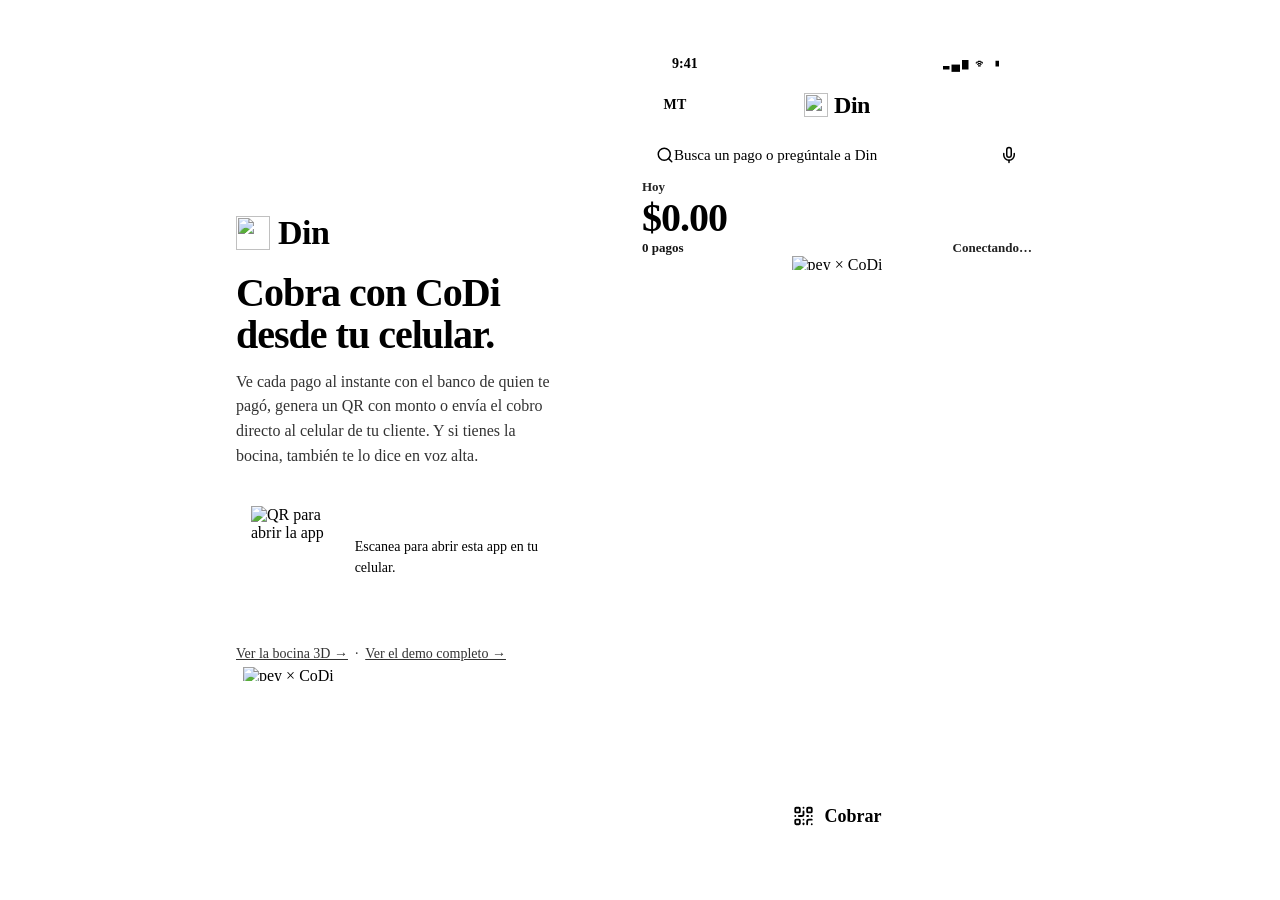
==== commit 0c2f92a8: "feat(links): payment links shared on WhatsApp and a ka-ching sound on every payment - 'Mandar link d" ====
--- a/app/static/app.html
+++ b/app/static/app.html
@@ -135,6 +135,9 @@
   .pend-amt { font-size: 40px; line-height: 44px; font-weight: 800; letter-spacing: -1px; text-align: center; margin-top: 4px; }
   .pend-sub { text-align: center; color: var(--ink-muted); font-size: 14px; }
   .pend-state { display: flex; justify-content: center; margin: 12px 0 4px; }
+  .linkbox { display: flex; gap: 8px; align-items: center; background: var(--bg); border-radius: var(--radius-md); padding: 10px 12px; margin: 12px 0 4px; }
+  .linkbox span { flex: 1; min-width: 0; font-size: 13px; color: var(--ink-muted); overflow: hidden; text-overflow: ellipsis; white-space: nowrap; }
+  .btn.wa { background: #1fa855; border-color: #1fa855; color: #fff; }
   .linkbtn { border: 0; background: none; color: var(--error); font-weight: 600; font-size: 14px; padding: 10px; width: 100%; }
   .stack { display: flex; flex-direction: column; gap: 8px; margin-top: 14px; }
   .mv .a { font-size: 16px; line-height: 20px; font-weight: 700; color: var(--success); white-space: nowrap; }
@@ -273,6 +276,52 @@
   .small { font-size: 12px; line-height: 1.5; font-weight: 500; color: var(--ink-muted); margin: 8px 0 0; }
   .ghost { border: 1px solid var(--line); background: var(--surface); border-radius: var(--radius-full); padding: 9px 14px; font-size: 14px; font-weight: 600; }
 
+  /* ---------- entrar / crear cuenta / activación ---------- */
+  .screen.gate { z-index: 20; display: none; }
+  .screen.gate.on { display: flex; }
+  .authwrap { padding: 18px 24px 30px; display: flex; flex-direction: column; min-height: 100%; }
+  .authwrap .din { align-self: center; margin: 14px 0 22px; }
+  .authwrap h2 { margin: 0 0 4px; font-size: 24px; line-height: 30px; font-weight: 800; letter-spacing: -.5px; }
+  .authwrap .lead { color: var(--ink-muted); font-size: 14px; line-height: 1.45; margin: 0 0 18px; }
+  .lbl { display: block; font-size: 13px; font-weight: 600; margin: 12px 0 6px; }
+  .lbl small { color: var(--ink-muted); font-weight: 500; }
+  .input.pin { letter-spacing: .5em; text-align: center; font-size: 22px; font-weight: 700; }
+  .input.mono { font-variant-numeric: tabular-nums; letter-spacing: .04em; }
+  .row2 { display: flex; gap: 10px; } .row2 > div { flex: 1; min-width: 0; }
+  .fieldhint { font-size: 12px; font-weight: 600; margin-top: 6px; min-height: 16px; color: var(--ink-muted); }
+  .fieldhint.ok { color: var(--success); } .fieldhint.bad { color: var(--error); }
+  .formerr { color: var(--error); font-size: 14px; font-weight: 600; min-height: 20px; margin: 10px 0 4px; }
+  .btn.wide { width: 100%; flex: none; }
+  .linkish { border: 0; background: none; color: var(--brand); font-weight: 700; font-size: 14px; padding: 14px 8px; }
+  .steps-dots { display: flex; gap: 6px; margin-bottom: 14px; } .steps-dots i { height: 4px; flex: 1; border-radius: 2px; background: var(--line); }
+  .steps-dots i.on { background: var(--brand); }
+  .demo-cta { margin-top: auto; padding-top: 18px; }
+  .demo-cta .box { background: var(--brand-tint); color: var(--brand); border-radius: var(--radius-lg); padding: 12px 14px; font-size: 13px; line-height: 1.45; }
+  .demo-cta .box b { display: block; font-size: 14px; margin-bottom: 2px; }
+  .demo-cta button { margin-top: 10px; }
+  .act-card { margin: 4px var(--space-4) 0; background: var(--surface); border: 1px solid var(--line); border-radius: var(--radius-xl); padding: 20px 18px; }
+  .act-card .biz { font-size: 20px; font-weight: 800; letter-spacing: -.3px; }
+  .act-card .acc { color: var(--ink-muted); font-size: 13px; margin-top: 2px; }
+  .timeline { margin: 18px 0 6px; display: flex; flex-direction: column; gap: 0; }
+  .tl { display: flex; gap: 12px; position: relative; padding-bottom: 18px; }
+  .tl:last-child { padding-bottom: 0; }
+  .tl::before { content: ""; position: absolute; left: 13px; top: 28px; bottom: 0; width: 2px; background: var(--line); }
+  .tl:last-child::before { display: none; }
+  .tl .b { width: 28px; height: 28px; border-radius: 50%; display: grid; place-items: center; flex-shrink: 0; background: var(--bg); color: var(--ink-muted); border: 2px solid var(--line); }
+  .tl.done .b { background: var(--success); border-color: var(--success); color: var(--on-brand); }
+  .tl.now .b { background: var(--pending-bg); border-color: var(--pending); color: var(--pending); }
+  .tl.err .b { background: var(--error-bg); border-color: var(--error); color: var(--error); }
+  .tl .b svg { width: 15px; height: 15px; stroke-width: 3; }
+  .tl .tx b { display: block; font-size: 15px; line-height: 20px; } .tl .tx span { font-size: 13px; color: var(--ink-muted); line-height: 1.4; }
+  .tl.now .tx span { color: var(--pending); font-weight: 600; } .tl.err .tx span { color: var(--error); font-weight: 600; }
+  .demo-badge { display: inline-block; font-size: 11px; font-weight: 700; padding: 2px 8px; border-radius: var(--radius-sm); background: var(--pending-bg); color: var(--pending); margin-left: 6px; vertical-align: 2px; }
+  .side .demo { margin-top: 14px; background: rgba(255,255,255,.06); border: 1px solid rgba(255,255,255,.1); border-radius: var(--radius-lg); padding: 14px; }
+  .side .demo .k { font-size: 12px; font-weight: 700; letter-spacing: .1em; text-transform: uppercase; color: var(--brand-tint); opacity: .85; }
+  .side .demo .creds { display: grid; grid-template-columns: auto 1fr; gap: 4px 12px; margin: 10px 0 12px; font-size: 14px; color: var(--brand-tint); }
+  .side .demo .creds b { color: var(--on-brand); font-size: 17px; letter-spacing: .06em; font-variant-numeric: tabular-nums; }
+  .side .demo button { border: 0; background: var(--on-brand); color: var(--brand); border-radius: var(--radius-full); padding: 10px 16px; font-weight: 700; font-size: 14px; }
+  .side .demo p { margin: 10px 0 0; font-size: 12px; line-height: 1.45; }
+
   .toast { position: absolute; top: 58px; left: 50%; transform: translateX(-50%); background: var(--ink); color: var(--on-brand); padding: 11px 16px; border-radius: var(--radius-lg);
     font-size: 14px; font-weight: 600; z-index: 70; opacity: 0; transition: .2s; pointer-events: none; width: max-content; max-width: 86%; text-align: center; }
   .toast.show { opacity: 1; }
@@ -289,6 +338,12 @@
     <img id="openQr" alt="QR para abrir la app" />
     <span>Escanea para abrir esta app en tu celular.</span>
   </div>
+  <div class="demo" id="demoBox" hidden>
+    <div class="k">Prueba la demo</div>
+    <div class="creds"><span>Celular</span><b id="demoPhone"></b><span>PIN</span><b id="demoPin"></b></div>
+    <button id="demoLogin">Entrar como <span id="demoName">Ramón</span></button>
+    <p>Cuenta y pagos reales con CoDi. El cobro al celular está limitado a <span id="demoLimits">3 por sesión y $50</span>.</p>
+  </div>
   <p class="links"><a href="/">Ver la bocina 3D →</a> &nbsp;·&nbsp; <a href="/demo">Ver el demo completo →</a></p>
   <div class="powered"><img src="/static/pey-codi.svg" alt="pey × CoDi" /></div>
 </div>
@@ -297,6 +352,73 @@
   <div class="device" id="device">
     <div class="island"></div>
     <div class="statusbar"><span id="clock">9:41</span><span class="icons">▂▄▆ ᯤ ▮</span></div>
+
+    <!-- ================= ENTRAR / CREAR CUENTA ================= -->
+    <section class="screen gate white" id="auth">
+      <div class="scroll"><div class="authwrap">
+        <span class="din lg"><img src="/static/logo-din.svg" alt="" />Din</span>
+
+        <div id="loginView">
+          <h2>Entra a tu negocio</h2>
+          <p class="lead">Con tu celular y tu PIN de 6 dígitos.</p>
+          <label class="lbl" for="loginPhone">Celular</label>
+          <input class="input mono" id="loginPhone" type="tel" inputmode="numeric" autocomplete="tel-national" placeholder="55 1234 5678" maxlength="16" />
+          <label class="lbl" for="loginPin">PIN</label>
+          <input class="input pin" id="loginPin" type="password" inputmode="numeric" autocomplete="current-password" maxlength="6" placeholder="••••••" />
+          <div class="formerr" id="loginErr"></div>
+          <button class="btn primary wide" id="loginBtn">Entrar</button>
+          <button class="linkish" id="toSignup">¿Tienes un negocio? Crea tu cuenta</button>
+          <div class="demo-cta" id="demoCta" hidden>
+            <div class="box"><b>¿Solo quieres verla?</b>Entra a la cuenta demo: pagos reales con CoDi en una tiendita de verdad.</div>
+            <button class="btn ghostblue wide" id="demoCtaBtn">Probar la demo</button>
+          </div>
+        </div>
+
+        <div id="signupView" hidden>
+          <div class="steps-dots"><i class="on"></i><i id="dot2"></i></div>
+          <div id="su1">
+            <h2>Crea tu cuenta</h2>
+            <p class="lead">Recibe pagos CoDi directo en tu cuenta de banco, sin comisiones de terminal.</p>
+            <label class="lbl" for="suBiz">Nombre de tu negocio <small>· lo ven tus clientes al pagar</small></label>
+            <input class="input" id="suBiz" maxlength="60" autocomplete="organization" placeholder="Abarrotes Doña Mari" />
+            <div class="row2">
+              <div><label class="lbl" for="suFirst">Nombre(s)</label><input class="input" id="suFirst" maxlength="80" autocomplete="given-name" /></div>
+              <div><label class="lbl" for="suLast">Apellidos</label><input class="input" id="suLast" maxlength="80" autocomplete="family-name" /></div>
+            </div>
+            <div class="fieldhint">Como aparecen en tu cuenta de banco.</div>
+            <label class="lbl" for="suClabe">CLABE de tu cuenta <small>· 18 dígitos</small></label>
+            <input class="input mono" id="suClabe" inputmode="numeric" autocomplete="off" maxlength="22" placeholder="0121 8000 1234 5678 99" />
+            <div class="fieldhint" id="clabeHint">Ahí te llega el dinero de cada pago.</div>
+            <div class="formerr" id="su1Err"></div>
+            <button class="btn primary wide" id="su1Btn">Continuar</button>
+          </div>
+          <div id="su2" hidden>
+            <div class="step-head"><button class="iconbtn" id="su2Back" aria-label="Regresar"><svg class="i"><use href="#i-back"/></svg></button><h2 style="margin:0">Tu acceso</h2></div>
+            <p class="lead">Con esto entras a tu negocio desde cualquier celular.</p>
+            <label class="lbl" for="suPhone">Tu celular</label>
+            <input class="input mono" id="suPhone" type="tel" inputmode="numeric" autocomplete="tel-national" placeholder="55 1234 5678" maxlength="16" />
+            <label class="lbl" for="suPin">Crea un PIN de 6 dígitos</label>
+            <input class="input pin" id="suPin" type="password" inputmode="numeric" autocomplete="new-password" maxlength="6" placeholder="••••••" />
+            <label class="lbl" for="suPin2">Repite tu PIN</label>
+            <input class="input pin" id="suPin2" type="password" inputmode="numeric" autocomplete="new-password" maxlength="6" placeholder="••••••" />
+            <div class="formerr" id="su2Err"></div>
+            <button class="btn primary wide" id="su2Btn">Crear cuenta</button>
+            <p class="small" style="text-align:center">Registramos tu CLABE en CoDi con pey. Banxico tarda hasta 5 días hábiles en activarla.</p>
+          </div>
+          <button class="linkish" id="toLogin">Ya tengo cuenta</button>
+        </div>
+      </div></div>
+    </section>
+
+    <!-- ================= ACTIVANDO LA CUENTA EN CODI ================= -->
+    <section class="screen gate" id="activating">
+      <div class="topbar">
+        <span style="width:60px"></span>
+        <span class="din"><img src="/static/logo-din.svg" alt="" />Din</span>
+        <button class="ghost" id="actLogout" style="width:60px;padding:8px 0">Salir</button>
+      </div>
+      <div class="scroll" id="actBody"></div>
+    </section>
 
     <!-- ================= INICIO ================= -->
     <section class="screen" id="home">
@@ -383,7 +505,7 @@
       </div>
     </section>
 
-    <!-- ================= AJUSTES AVANZADOS (con PIN) ================= -->
+    <!-- ================= AJUSTES AVANZADOS ================= -->
     <section class="screen layer" id="advanced">
       <div class="topbar">
         <button class="iconbtn" data-close aria-label="Regresar"><svg class="i"><use href="#i-back"/></svg></button>
@@ -391,16 +513,6 @@
         <span style="width:40px"></span>
       </div>
       <div class="scroll">
-        <div class="adv" id="pinGate" style="display:none">
-          <div class="card" style="text-align:center;padding:26px 18px">
-            <div style="color:var(--brand)"><svg class="i" style="width:34px;height:34px"><use href="#i-lock"/></svg></div>
-            <div style="font-weight:700;font-size:17px;line-height:24px;margin:6px 0 4px">Ajustes protegidos</div>
-            <p class="small" style="margin:0 0 14px">Escribe el PIN del negocio para continuar.</p>
-            <input class="input" id="pinInput" type="password" inputmode="numeric" autocomplete="off" placeholder="PIN" style="text-align:center;letter-spacing:.3em" />
-            <button class="btn primary" id="pinBtn" style="margin-top:10px;width:100%">Entrar</button>
-            <p class="small" id="pinErr" style="color:var(--error)"></p>
-          </div>
-        </div>
         <div class="adv" id="advBody">
           <div class="card"><h4>Estado del servidor</h4><div id="checks" class="small" style="margin:0">Cargando…</div></div>
           <div class="card">
@@ -450,6 +562,7 @@
         <button class="btn ghostblue nowrap" id="pushBtn" disabled><svg class="i"><use href="#i-phone"/></svg>Enviar al celular</button>
         <button class="btn primary" id="chargeBtn" disabled><svg class="i"><use href="#i-qr"/></svg>Generar QR</button>
       </div>
+      <button class="btn wide" id="payLinkBtn" style="margin-top:8px" disabled hidden><svg class="i"><use href="#i-link"/></svg>Mandar link de pago</button>
       </div>
       <div id="phoneStep" style="display:none">
         <div class="step-head"><button class="iconbtn" id="phoneBack" aria-label="Regresar"><svg class="i"><use href="#i-back"/></svg></button><h3 style="margin:0">Enviar al celular</h3></div>
@@ -462,6 +575,11 @@
       </div>
     </div>
 
+    <div class="sheet" id="payLinkSheet">
+      <div class="grip"></div>
+      <div id="payLinkBody"></div>
+    </div>
+
     <div class="sheet" id="pendSheet">
       <div class="grip"></div>
       <div id="pendBody"></div>
@@ -471,7 +589,7 @@
       <div class="grip"></div>
       <div class="prof-head">
         <div class="avatar" data-initials>MT</div>
-        <div><div class="n" data-biz></div><div class="v"><svg class="i"><use href="#i-verified"/></svg>Cuenta verificada</div></div>
+        <div><div class="n"><span data-biz></span><span class="demo-badge" id="demoBadge" hidden>Demo</span></div><div class="v"><svg class="i"><use href="#i-verified"/></svg><span id="ownerName">Cuenta verificada</span></div></div>
       </div>
       <div class="menu">
         <button class="it" id="openMyQr"><span class="ic"><svg class="i"><use href="#i-qr"/></svg></span><span class="mid">Mi QR<div class="s">Compártelo con tus clientes</div></span><svg class="i end"><use href="#i-chev"/></svg></button>
@@ -480,15 +598,28 @@
       <div class="menu" id="spkMenu">
         <button class="it" id="spkToggle" aria-expanded="false"><span class="ic"><svg class="i"><use href="#i-speaker"/></svg></span><span class="mid">Bocina<div class="s" id="spkState">Conectando…</div></span><svg class="i end chev"><use href="#i-chev"/></svg></button>
         <div class="fold" id="spkFold"><div class="fold-in">
-          <label class="it sub"><span class="mid">Sonar también en el celular<div class="s">Escucha los pagos aunque no estés en el mostrador</div></span><input type="checkbox" class="switch" id="cajaSound" /></label>
+          <label class="it sub"><span class="mid">Sonido al recibir un pago<div class="s">Un "ka-ching" en este celular con cada pago</div></span><input type="checkbox" class="switch" id="notifySound" /></label>
+          <label class="it sub"><span class="mid">Decir el monto en voz alta<div class="s">Escucha los pagos aunque no estés en el mostrador</div></span><input type="checkbox" class="switch" id="cajaSound" /></label>
           <div class="it sub"><span class="mid">Voz en el celular</span>
             <select id="voiceMode"><option value="elevenlabs">Natural</option><option value="browser">Del teléfono</option></select></div>
           <button class="it sub" id="testVoice"><span class="mid" style="color:var(--brand)">Probar voz</span><svg class="i end" style="color:var(--brand)"><use href="#i-play"/></svg></button>
+          <button class="it sub" id="linkSpk"><span class="mid">Vincular una bocina<div class="s">Escribe el código que muestra la bocina del mostrador</div></span><svg class="i end"><use href="#i-chev"/></svg></button>
+          <a class="it sub" href="/" target="_blank" rel="noopener" style="text-decoration:none;color:inherit"><span class="mid">Abrir la bocina en este navegador<div class="s">Entra con tu misma sesión</div></span><svg class="i end"><use href="#i-chev"/></svg></a>
         </div></div>
       </div>
       <div class="menu">
         <button class="it" id="openAdv"><span class="ic"><svg class="i"><use href="#i-lock"/></svg></span><span class="mid">Ajustes avanzados</span><svg class="i end"><use href="#i-chev"/></svg></button>
       </div>
+      <button class="linkbtn" id="logoutBtn">Cerrar sesión</button>
+    </div>
+
+    <div class="sheet" id="linkSheet">
+      <div class="grip"></div>
+      <h3>Vincular una bocina</h3>
+      <p class="small" style="margin:0 0 12px">Abre la bocina (en una compu, tablet o celular viejo) y escribe aquí el código de 6 dígitos que aparece en pantalla.</p>
+      <input class="input pin" id="linkCode" inputmode="numeric" autocomplete="one-time-code" maxlength="6" placeholder="000000" />
+      <div class="formerr" id="linkErr"></div>
+      <button class="btn primary wide" id="linkBtn" disabled>Vincular</button>
     </div>
 
     <div class="homebar"></div>
@@ -515,6 +646,7 @@
   <symbol id="i-play" viewBox="0 0 24 24"><path d="M6 3 20 12 6 21Z"/></symbol>
   <symbol id="i-lock" viewBox="0 0 24 24"><rect width="18" height="11" x="3" y="11" rx="2"/><path d="M7 11V7a5 5 0 0 1 10 0v4"/></symbol>
   <symbol id="i-receipt" viewBox="0 0 24 24"><path d="M4 2v20l2-1 2 1 2-1 2 1 2-1 2 1 2-1 2 1V2l-2 1-2-1-2 1-2-1-2 1-2-1-2 1Z"/><path d="M16 8h-6a2 2 0 1 0 0 4h4a2 2 0 1 1 0 4H8"/><path d="M12 17.5v-11"/></symbol>
+  <symbol id="i-link" viewBox="0 0 24 24"><path d="M10 13a5 5 0 0 0 7.54.54l3-3a5 5 0 0 0-7.07-7.07l-1.72 1.71"/><path d="M14 11a5 5 0 0 0-7.54-.54l-3 3a5 5 0 0 0 7.07 7.07l1.71-1.71"/></symbol>
   <symbol id="i-phone" viewBox="0 0 24 24"><rect width="14" height="20" x="5" y="2" rx="2"/><path d="M12 18h.01"/></symbol>
   <symbol id="i-clock" viewBox="0 0 24 24"><circle cx="12" cy="12" r="10"/><path d="M12 6v6l4 2"/></symbol>
   <symbol id="i-sparkle" viewBox="0 0 24 24"><path d="M9.937 15.5A2 2 0 0 0 8.5 14.063l-6.135-1.582a.5.5 0 0 1 0-.962L8.5 9.936A2 2 0 0 0 9.937 8.5l1.582-6.135a.5.5 0 0 1 .963 0L14.063 8.5A2 2 0 0 0 15.5 9.937l6.135 1.581a.5.5 0 0 1 0 .964L15.5 14.063a2 2 0 0 0-1.437 1.437l-1.582 6.135a.5.5 0 0 1-.963 0z"/></symbol>
@@ -526,6 +658,7 @@
   const { $, money, esc, api, toast, prefs, setPref, Voice } = Bocina;
   const hhmm = (ts) => new Date(ts * 1000).toLocaleTimeString("es-MX", { hour: "numeric", minute: "2-digit" });
   const ICON = (id, extra = "") => `<svg class="i" ${extra}><use href="#i-${id}"/></svg>`;
+  let me = null, started = false;      // me = /api/me: persona, negocio y estado de su alta en CoDi
   let fixed = null, payments = [], pending = [], lastTop = null, connected = false;
   let pendOpen = null;                 // cobro al celular abierto en la hoja de detalle
   const expiredSeen = new Set();       // para avisar una sola vez cuando vence
@@ -533,7 +666,8 @@
   let amountStr = "", expTimer = null;
 
   // ---------- utilidades ----------
-  const bizName = () => fixed?.name || Bocina.status?.businessName || "Mi tienda";
+  const bizName = () => me?.merchant?.businessName || fixed?.name || "Mi negocio";
+  const depAcc = () => me?.merchant?.depositAccount || "";
   function initials(name) {
     const w = name.split(/\s+/).filter((x) => x.length > 2 || /^[A-ZÁÉÍÓÚÑ]/.test(x));
     return ((w[0]?.[0] || "M") + (w[1]?.[0] || w[0]?.[1] || "")).toUpperCase();
@@ -548,22 +682,25 @@
     return d.toLocaleDateString("es-MX", { weekday: "short", day: "numeric", month: "short" });
   }
   // Quién pagó: banco y últimos 4 de su CLABE (vienen en el aviso de pey; los pagos viejos no los tienen)
-  const payerOf = (p) => p.payerBank ? `${p.payerBank}${p.payerClabe4 ? " ···· " + p.payerClabe4 : ""}` : "";
+  const payerOf = (p) => p.payerBank ? `${p.payerBank}${p.payerClabe4 ? " ···· " + p.payerClabe4 : ""}` : p.method === "CARD" ? "Tarjeta" : "";
   const titleOf = (p) => payerOf(p) || (p.kind === "amount" ? (p.concept || "Cobro con monto") : p.kind === "push" ? (p.concept || "Cobro al celular")
+    : p.kind === "link" ? (p.concept || "Link de pago")
     : p.kind === "fixed" ? "Pago CoDi" : "Pago CoDi externo");
   // Etiquetas solo para lo que no es el caso normal (el QR fijo no lleva etiqueta)
   const tagOf = (p) => {
     const t = [];
     if (p.duplicateSale) t.push(`<span class="tag dup">Pago duplicado</span>`);
     if (p.simulated) t.push(`<span class="tag sim">Simulación</span>`);
+    if (p.recovered) t.push(`<span class="tag">Recuperado</span>`);
     if (p.kind === "amount") t.push(`<span class="tag">${esc(payerOf(p) && p.concept ? p.concept : "Cobro con monto")}</span>`);
     if (p.kind === "push") t.push(`<span class="tag">Al celular${payerOf(p) && p.concept ? " · " + esc(p.concept) : ""}</span>`);
+    if (p.kind === "link") t.push(`<span class="tag">Link de pago${payerOf(p) && p.concept ? " · " + esc(p.concept) : ""}</span>`);
     if (p.kind === "external") t.push(`<span class="tag gone">QR externo</span>`);
     return t.join(" ");
   };
-  const typeOf = (p) => ({ amount: "Cobro con monto", push: "Cobro al celular", fixed: "QR fijo" })[p.kind] || "QR externo";
+  const typeOf = (p) => ({ amount: "Cobro con monto", push: "Cobro al celular", link: "Link de pago", fixed: "QR fijo" })[p.kind] || "QR externo";
   const mmss = (s) => `${Math.floor(s / 60)}:${String(s % 60).padStart(2, "0")}`;
-  const leftOf = (x) => Math.max(0, x.expiresAt - Math.floor(Date.now() / 1000));
+  const leftOf = (x) => x.kind === "link" ? 1 : Math.max(0, x.expiresAt - Math.floor(Date.now() / 1000));   // los links no vencen
 
   // ---------- capas y hojas ----------
   const layers = [];
@@ -579,6 +716,9 @@
   function openSheet(id) { closeSheet(); $(id).classList.add("on"); $("sheetbg").classList.add("on"); openSheetId = id; }
   function closeSheet() { if (!openSheetId) return; $(openSheetId).classList.remove("on"); $("sheetbg").classList.remove("on"); openSheetId = null; }
   $("sheetbg").onclick = closeSheet;
+  // Enfocar un campo mientras su hoja sube hace que el navegador "desplace" el teléfono (overflow hidden) y
+  // descuadre todo; el teléfono nunca se desplaza, solo su contenido.
+  $("device").addEventListener("scroll", (e) => { e.target.scrollTop = 0; });
 
   // reloj y QR para abrir en el celular
   // En computadora el celular de muestra se dibuja a tamaño real (390×844) y se escala para caber:
@@ -603,9 +743,11 @@
     $("avatarBtn").textContent = ini;
     document.querySelectorAll("[data-initials]").forEach((e) => (e.textContent = ini));
     document.querySelectorAll("[data-biz]").forEach((e) => (e.textContent = n));
-    const acc = Bocina.status?.depositAccount;
-    $("depAcc").textContent = acc || "Tu cuenta pey · configurada";
+    const acc = depAcc();
+    $("depAcc").textContent = acc || "Tu cuenta pey";
     $("myQrId").textContent = acc || "Cobros CoDi con pey";
+    $("demoBadge").hidden = !me?.merchant?.isDemo;
+    if (me?.user) $("ownerName").textContent = `${me.user.firstName} ${me.user.lastName} · ···· ${me.user.phone4}`;
   }
 
   // ---------- movimientos ----------
@@ -629,6 +771,12 @@
     return q.split(/\s+/).every((w) => hay.includes(w));
   }
   function pendingRow(x) {
+    if (x.kind === "link") return `<button class="mv" data-pend="${esc(x.id)}">
+      <span class="ic pend">${ICON("link")}</span>
+      <span class="mid"><div class="c">${esc(x.concept || "Link de pago")}</div>
+        <div class="t">Enviado ${hhmm(x.createdAt)}</div><span class="tag wait">Link enviado · esperando pago</span></span>
+      <span class="a pend tabular">${money(x.amount)}</span>
+    </button>`;
     const left = leftOf(x), live = left > 0;
     return `<button class="mv" data-pend="${esc(x.id)}">
       <span class="ic ${live ? "pend" : "gone"}">${ICON(live ? "clock" : "phone")}</span>
@@ -741,7 +889,7 @@
   function renderAmount() {
     $("amountView").innerHTML = `<small>$</small>${amountStr || "0"}`;
     const ok = parseFloat(amountStr) > 0;
-    $("chargeBtn").disabled = !ok; $("pushBtn").disabled = !ok;
+    $("chargeBtn").disabled = !ok; $("pushBtn").disabled = !ok; $("payLinkBtn").disabled = !ok;
   }
   $("keypad").addEventListener("click", (e) => {
     const b = e.target.closest("button"); if (!b) return;
@@ -779,7 +927,9 @@
     $("amountStep").style.display = "none"; $("phoneStep").style.display = "";
     $("pushSumAmt").textContent = money(ctx.amount);
     $("pushSumCpt").textContent = ctx.concept || "Sin concepto";
-    $("phone").value = phone; $("pushErr").innerHTML = "";
+    $("phone").value = phone;
+    const dp = me?.demoPush;
+    $("pushErr").innerHTML = dp ? `<div class="alert info">Cuenta demo: te quedan ${dp.session} cobros al celular en esta sesión (máximo ${money(dp.maxAmount)}). Llegan de verdad al celular que escribas.</div>` : "";
     $("phoneBack").style.display = ctx.saleId ? "none" : "";
     syncSendBtn();
     setTimeout(() => $("phone").focus(), 320);
@@ -808,6 +958,8 @@
     const qrBtn = `<button data-act="qr">Generar QR con este monto</button>`;
     const map = {
       bad_phone: [e.message, ""],
+      demo_limit: [e.message, qrBtn],
+      not_active: [e.message, ""],
       codi_disabled: [e.message + " Genera un QR para cobrarle.", qrBtn],
       unavailable: [e.message, `<button data-act="retry">Reintentar</button>${qrBtn}`],
       rejected: [e.message, `<button data-act="retry">Reintentar</button>${qrBtn}`],
@@ -832,15 +984,58 @@
     try {
       const x = await api("/api/push", { method: "POST", body: JSON.stringify({ amount: pushCtx.amount, concept: pushCtx.concept, phone, saleId: pushCtx.saleId }) });
       closeSheet(); closeLayer("charge"); resetAmount();
+      if (me?.demoPush) me.demoPush.session = Math.max(0, me.demoPush.session - 1);
       pending = [x, ...pending.filter((y) => y.saleId !== x.saleId)];
       renderList(); $("homeScroll").scrollTo({ top: 0, behavior: "smooth" });
       toast(`Cobro enviado a ···· ${x.phone4}`, 3500);
     } catch (e) { pushError(e); syncSendBtn(); }
   };
 
+  // ---------- link de pago (tarjeta o CoDi, para mandar por WhatsApp) ----------
+  const linkText = (x) => `Hola, este es tu link para pagar ${money(x.amount)}${x.concept ? " (" + x.concept + ")" : ""} a ${bizName()} con tarjeta o CoDi: ${x.url}`;
+  function showPayLink(x) {
+    pendOpen = x.id;
+    $("payLinkBody").innerHTML = `
+      <h3 style="text-align:center;margin-bottom:0">Link de pago</h3>
+      <div class="pend-amt tabular">${money(x.amount)}</div>
+      <div class="pend-sub">${x.concept ? esc(x.concept) + " · " : ""}Tarjeta o CoDi</div>
+      <div class="linkbox">${ICON("link")}<span>${esc(x.url)}</span></div>
+      <p class="small" style="margin:6px 0 0">Mándaselo a tu cliente. Te avisamos aquí, con sonido, en cuanto pague.</p>
+      <div class="stack">
+        <a class="btn wa" id="plWa" href="https://wa.me/?text=${encodeURIComponent(linkText(x))}" target="_blank" rel="noopener" style="text-decoration:none">Mandar por WhatsApp</a>
+        <div style="display:flex;gap:8px">
+          <button class="btn" id="plShare">${ICON("share")}Compartir</button>
+          <button class="btn" id="plCopy">Copiar link</button>
+        </div>
+        <button class="linkbtn" id="plDismiss">Quitar de la lista</button>
+      </div>`;
+    $("plShare").onclick = async () => {
+      try { if (navigator.share) await navigator.share({ title: bizName(), text: linkText(x) }); else { await navigator.clipboard.writeText(linkText(x)); toast("Mensaje copiado"); } }
+      catch (e) { if (e?.name !== "AbortError") toast("No se pudo compartir"); }
+    };
+    $("plCopy").onclick = async () => { try { await navigator.clipboard.writeText(x.url); toast("Link copiado"); } catch { toast(x.url, 6000); } };
+    $("plDismiss").onclick = () => {
+      closeSheet(); pending = pending.filter((y) => y.id !== x.id); renderList();
+      api(`/api/links/${encodeURIComponent(x.id)}/dismiss`, { method: "POST" }).catch(() => {});
+    };
+    openSheet("payLinkSheet");
+  }
+  $("payLinkBtn").onclick = async () => {
+    const amount = parseFloat(amountStr); if (!(amount > 0)) return;
+    $("payLinkBtn").disabled = true; $("payLinkBtn").textContent = "Creando link…";
+    try {
+      const x = await api("/api/links", { method: "POST", body: JSON.stringify({ amount, concept: $("concept").value.trim() }) });
+      closeLayer("charge"); resetAmount();
+      pending = [x, ...pending]; renderList();
+      showPayLink(x);
+    } catch (e) { toast(e.message || "No se pudo crear el link", 6000); }
+    finally { $("payLinkBtn").innerHTML = `${ICON("link")}Mandar link de pago`; renderAmount(); }
+  };
+
   // ---------- detalle de un cobro al celular pendiente ----------
   function openPending(id) {
     const x = pending.find((y) => y.id === id); if (!x) return;
+    if (x.kind === "link") { showPayLink(x); return; }
     pendOpen = id; renderPending(); openSheet("pendSheet");
   }
   function renderPending() {
@@ -876,6 +1071,7 @@
   // cuenta regresiva en la lista y en el detalle; aviso único al vencer
   setInterval(() => {
     for (const x of pending) {
+      if (x.kind === "link") continue;
       const left = leftOf(x), el = document.querySelector(`[data-left="${CSS.escape(x.id)}"]`);
       if (el) el.textContent = `···· ${x.phone4} · ${left > 0 ? "vence en " + mmss(left) : "venció"}`;
       if (left <= 0 && !expiredSeen.has(x.id)) {
@@ -912,7 +1108,7 @@
         <hr/>
         <div class="row"><span>Tipo</span><span>${typeOf(p)}</span></div>
         ${(p.kind === "amount" || p.kind === "push") && p.concept ? `<div class="row"><span>Concepto</span><span>${esc(p.concept)}</span></div>` : ""}
-        <div class="row"><span>Depositado en</span><span>${esc(Bocina.status?.depositAccount || "Tu cuenta pey")}</span></div>
+        <div class="row"><span>Depositado en</span><span>${esc(depAcc() || "Tu cuenta pey")}</span></div>
         <div class="row"><span>Fecha</span><span>${date} · ${hhmm(when(p))}</span></div>
         ${p.trackingKey ? `<div class="row track"><span>Clave de rastreo</span><span class="mono">${esc(p.trackingKey)}</span></div>` : ""}
         ${p.duplicateSale ? `<div class="mismatch">Pago duplicado: esta venta ya se había pagado. Revisa con tu cliente si hay que devolverlo.</div>` : ""}
@@ -953,7 +1149,7 @@
     const qr = await loadImg(svgUrl(svgFix(fixed.qrSvg)));
     const q = 660; g.drawImage(qr, W / 2 - q / 2, fy + 185, q, q);
     g.fillStyle = tk("--ink-muted"); g.font = F(500, 36);
-    g.fillText(Bocina.status?.depositAccount || "Cobros CoDi con pey", W / 2, fy + fh - 95);
+    g.fillText(depAcc() || "Cobros CoDi con pey", W / 2, fy + fh - 95);
     g.fillStyle = tk("--ink"); g.font = F(600, 38);
     g.fillText("Escanea con la app de cualquier banco en CoDi", W / 2, 1318);
     const logo = await loadImg("/static/pey-codi.svg");
@@ -989,26 +1185,11 @@
   };
   $("voiceMode").onchange = (e) => setPref("voiceMode", e.target.value);
   $("cajaSound").onchange = (e) => setPref("cajaSound", e.target.checked);
+  $("notifySound").onchange = (e) => { setPref("notifySound", e.target.checked); if (e.target.checked) Bocina.chime(); };
   $("testVoice").onclick = () => Voice.enqueue({ text: "Recibiste 100 pesos", chime: true });
 
-  // ---------- ajustes avanzados (PIN) ----------
-  let advOpen = false;
-  $("openAdv").onclick = () => { closeSheet(); gateAdv(); openLayer("advanced"); };
-  function gateAdv() {
-    const need = Bocina.status.pinRequired && !advOpen;
-    $("pinGate").style.display = need ? "" : "none";
-    $("advBody").style.display = need ? "none" : "";
-    if (need) setTimeout(() => $("pinInput").focus(), 350);
-  }
-  async function tryPin() {
-    const pin = $("pinInput").value.trim(); if (!pin) return;
-    $("pinErr").textContent = ""; $("pinBtn").disabled = true;
-    try { await api("/api/admin/check", { method: "POST", body: JSON.stringify({ pin }) }); Bocina.setPin(pin); advOpen = true; $("pinInput").value = ""; gateAdv(); }
-    catch { $("pinErr").textContent = "PIN incorrecto"; }
-    finally { $("pinBtn").disabled = false; }
-  }
-  $("pinBtn").onclick = tryPin;
-  $("pinInput").addEventListener("keydown", (e) => { if (e.key === "Enter") tryPin(); });
+  // ---------- ajustes avanzados (solo el dueño con sesión llega aquí) ----------
+  $("openAdv").onclick = () => { closeSheet(); openLayer("advanced"); };
   async function initSettings() {
     const st = await Bocina.loadStatus();
     const row = (n, ok, h) => `<div class="set-row"><span>${n}</span><span class="${ok ? "ok-t" : "bad-t"}">${ok ? "✓" : "✕ " + h}</span></div>`;
@@ -1020,14 +1201,11 @@
     $("simCard").style.display = st.allowSimulation ? "" : "none";
     const p = prefs();
     if (p.voiceMode === "off") setPref("voiceMode", "elevenlabs");   // "Silencio" ya no existe: para no sonar, se apaga el interruptor
-    $("voiceMode").value = prefs().voiceMode; $("cajaSound").checked = !!p.cajaSound;
+    $("voiceMode").value = prefs().voiceMode; $("cajaSound").checked = !!p.cajaSound; $("notifySound").checked = p.notifySound !== false;
+    $("payLinkBtn").hidden = !me?.merchant?.linksEnabled;
     $("expiration").value = p.expiration ?? st.defaultExpiration ?? 0;
     $("bizName").value = bizName();
-    if (st.fixedLocked) { $("newFixed").style.display = "none"; $("bizName").disabled = true; $("fixedNote").textContent = "El QR fijo de tu cuenta está configurado en el servidor."; }
-    if (st.pinRequired && Bocina.getPin()) {
-      try { await api("/api/admin/check", { method: "POST", body: JSON.stringify({ pin: Bocina.getPin() }) }); advOpen = true; }
-      catch { Bocina.setPin(""); }
-    }
+    if (me?.merchant?.isDemo) { $("newFixed").style.display = "none"; $("bizName").disabled = true; $("fixedNote").textContent = "En la cuenta demo el QR fijo no se puede cambiar."; }
     renderIdentity(); syncSpeaker();
   }
   $("expiration").onchange = (e) => setPref("expiration", e.target.value === "" ? 0 : Number(e.target.value));
@@ -1049,28 +1227,172 @@
 
   // ---------- eventos en vivo ----------
   async function loadFixed() { try { fixed = (await api("/api/fixed-qr")).fixed; } catch {} renderIdentity(); }
-  Bocina.connect({
+  const connectLive = () => Bocina.connect({
     hello: () => { loadPayments(); loadFixed(); },
     connection: (on) => { connected = on; syncSpeaker(); },
     payment: (p) => {
       loadPayments();
       // el pago es del QR que está en pantalla → el comprobante toma la pantalla
       const onScreen = (shown && (shown.kind === "fixed" ? p.chargeId === fixed?.id : p.chargeId === shown.id))
-        || p.kind === "push";   // el cobro al celular se confirma aunque estés en otra pantalla
-      if (p.kind === "push") { pending = pending.filter((x) => x.id !== p.chargeId); if (pendOpen === p.chargeId) closeSheet(); renderList(); }
+        || p.kind === "push" || p.kind === "link";   // cobro al celular y link se confirman aunque estés en otra pantalla
+      if (p.kind === "push" || p.kind === "link") { pending = pending.filter((x) => x.id !== p.chargeId); if (pendOpen === p.chargeId) closeSheet(); renderList(); }
       if (EMBED) {   // en /demo cada pago imprime su ticket y se cierra solo
         showReceipt(p, { fresh: true });
         clearTimeout(window._demoClose); window._demoClose = setTimeout(() => closeLayer("receipt"), 9000);
       } else if (onScreen && !$("receipt").classList.contains("on")) showReceipt(p, { fresh: true });
       else toast(`${p.simulated ? "Simulación · " : "✓ "}${money(p.amount)} recibido`, 3500);
-      if (prefs().cajaSound && !EMBED) Voice.enqueue({ text: p.speech, chime: true, gap: 700 });
+      // Voz con ka-ching, o solo el ka-ching (en /demo suena la bocina, no el celular)
+      if (!EMBED) {
+        if (prefs().cajaSound) Voice.enqueue({ text: p.speech, chime: true, gap: 700 });
+        else if (prefs().notifySound !== false) Bocina.chime();
+        if (navigator.vibrate) navigator.vibrate([60, 40, 60]);
+      }
     },
+    history: () => loadPayments(),   // pago viejo recuperado: entra a la lista sin anunciarse
     fixed: () => loadFixed(),
     pending: () => loadPayments(),
+    account: () => boot(),
   });
 
-  renderAmount(); renderList();
-  loadFixed().then(initSettings);
+  // ---------- cuenta: entrar, crear cuenta, activación, bocina y salir ----------
+  const show = (id, on) => $(id).classList.toggle("on", on);
+  const digits = (el) => el.value.replace(/\D/g, "");
+  const errOf = (e) => e.message || "Algo salió mal. Intenta de nuevo.";
+  const afterLogin = () => { if (EMBED) parent.postMessage("din:login", location.origin); location.reload(); };
+
+  function showAuth(view = "login") {
+    show("auth", true); show("activating", false);
+    $("loginView").hidden = view !== "login"; $("signupView").hidden = view !== "signup";
+    if (view === "signup") suStep(1);
+    renderDemo();
+  }
+  $("toSignup").onclick = () => showAuth("signup");
+  $("toLogin").onclick = () => showAuth("login");
+
+  async function login(phone, pin) {
+    $("loginErr").textContent = ""; $("loginBtn").disabled = true;
+    try { await api("/api/auth/login", { method: "POST", body: JSON.stringify({ phone, pin }), quiet: true }); afterLogin(); }
+    catch (e) { $("loginErr").textContent = errOf(e); $("loginPin").value = ""; $("loginPin").focus(); }
+    finally { $("loginBtn").disabled = false; }
+  }
+  $("loginBtn").onclick = () => login(digits($("loginPhone")), digits($("loginPin")));
+  $("loginPin").addEventListener("input", () => { if (digits($("loginPin")).length === 6 && digits($("loginPhone")).length >= 10) $("loginBtn").click(); });
+  $("loginPhone").addEventListener("keydown", (e) => { if (e.key === "Enter") $("loginPin").focus(); });
+
+  // Cuenta demo: credenciales públicas (en computadora al lado del teléfono; en el celular, un botón)
+  function renderDemo() {
+    const d = Bocina.status?.demo;
+    // En computadora las credenciales ya están al lado del teléfono; el botón dentro del teléfono es para el celular
+    const sideShown = getComputedStyle(document.querySelector(".side")).display !== "none";
+    $("demoBox").hidden = !d || !!me; $("demoCta").hidden = !d || sideShown;
+    if (!d) return;
+    $("demoPhone").textContent = d.phone.replace(/(\d{2})(\d{4})(\d{4})/, "$1 $2 $3");
+    $("demoPin").textContent = d.pin; $("demoName").textContent = d.name;
+    $("demoLimits").textContent = `${d.pushPerSession} por sesión y ${money(d.pushMaxAmount)}`;
+  }
+  const demoLogin = () => { const d = Bocina.status?.demo; if (!d) return; showAuth("login"); $("loginPhone").value = d.phone; $("loginPin").value = d.pin; login(d.phone, d.pin); };
+  $("demoLogin").onclick = demoLogin; $("demoCtaBtn").onclick = demoLogin;
+
+  // Crear cuenta: 1) negocio, nombre y CLABE  2) celular y PIN
+  function suStep(n) { $("su1").hidden = n !== 1; $("su2").hidden = n !== 2; $("dot2").classList.toggle("on", n === 2); }
+  function clabeCheck(c) {
+    const left = 18 - c.length;
+    if (left > 0) return { ok: false, msg: !c.length ? "Ahí te llega el dinero de cada pago." : left === 1 ? "Falta 1 dígito" : `Faltan ${left} dígitos` };
+    const w = [3, 7, 1]; let t = 0;
+    for (let i = 0; i < 17; i++) t += (Number(c[i]) * w[i % 3]) % 10;
+    if ((10 - (t % 10)) % 10 !== Number(c[17])) return { ok: false, bad: true, msg: "Esa CLABE no es válida. Revisa los 18 dígitos." };
+    return { ok: true, msg: `${BANKS[c.slice(0, 3)] || "CLABE válida"} ✓` };
+  }
+  const BANKS = { "002": "Banamex", "012": "BBVA", "014": "Santander", "021": "HSBC", "030": "BanBajío", "036": "Inbursa", "042": "Mifel", "044": "Scotiabank",
+    "058": "Banregio", "062": "Afirme", "072": "Banorte", "127": "Banco Azteca", "130": "Compartamos", "137": "BanCoppel", "166": "Banco del Bienestar",
+    "638": "Nu", "646": "STP", "722": "Mercado Pago" };
+  $("suClabe").addEventListener("input", (e) => {
+    const c = digits(e.target).slice(0, 18);
+    e.target.value = c.replace(/(\d{4})(?=\d)/g, "$1 ");
+    const r = clabeCheck(c);
+    $("clabeHint").textContent = r.msg; $("clabeHint").className = "fieldhint" + (r.ok ? " ok" : r.bad ? " bad" : "");
+  });
+  $("su1Btn").onclick = () => {
+    const biz = $("suBiz").value.trim(), first = $("suFirst").value.trim(), last = $("suLast").value.trim(), c = clabeCheck(digits($("suClabe")).slice(0, 18));
+    $("su1Err").textContent = biz.length < 2 ? "Escribe el nombre de tu negocio." : !first || !last ? "Escribe tu nombre y apellidos." : !c.ok ? (c.bad ? c.msg : "La CLABE debe tener 18 dígitos.") : "";
+    if (!$("su1Err").textContent) { suStep(2); setTimeout(() => $("suPhone").focus(), 50); }
+  };
+  $("su2Back").onclick = () => suStep(1);
+  $("su2Btn").onclick = async () => {
+    const pin = digits($("suPin")), phone = digits($("suPhone"));
+    $("su2Err").textContent = phone.length < 10 ? "El celular debe tener 10 dígitos." : pin.length !== 6 ? "El PIN debe tener 6 dígitos." : pin !== digits($("suPin2")) ? "Los PIN no coinciden." : "";
+    if ($("su2Err").textContent) return;
+    $("su2Btn").disabled = true; $("su2Btn").textContent = "Registrando tu CLABE en CoDi…";
+    try {
+      await api("/api/auth/signup", { method: "POST", quiet: true, body: JSON.stringify({ phone, pin, businessName: $("suBiz").value.trim(),
+        firstName: $("suFirst").value.trim(), lastName: $("suLast").value.trim(), clabe: digits($("suClabe")) }) });
+      afterLogin();
+    } catch (e) {
+      // errores de los datos del paso 1 regresan ahí
+      if (["bad_clabe", "clabe_taken", "bad_name", "bad_business", "rejected"].includes(e.code)) { suStep(1); $("su1Err").textContent = errOf(e); }
+      else $("su2Err").textContent = errOf(e);
+    } finally { $("su2Btn").disabled = false; $("su2Btn").textContent = "Crear cuenta"; }
+  };
+
+  // Mientras Banxico activa la CLABE: línea de tiempo y, si la rechazó, corregirla
+  let actTimer = null;
+  function showActivating() {
+    show("auth", false); show("activating", true);
+    const m = me.merchant, err = m.codiStatus === "ERROR";
+    const step = (cls, icon, title, sub) => `<div class="tl ${cls}"><span class="b">${icon ? ICON(icon) : ""}</span><span class="tx"><b>${title}</b><span>${sub}</span></span></div>`;
+    $("actBody").innerHTML = `
+      <div class="act-card">
+        <div class="biz">${esc(m.businessName)}</div>
+        <div class="acc">${esc(m.depositAccount || "")} · ${esc(m.legalName)}</div>
+        <div class="timeline">
+          ${step("done", "check", "Cuenta creada", "Ya puedes entrar con tu celular y PIN.")}
+          ${err ? step("err", "x", "Banxico no pudo activar tu CLABE", esc(m.codiError || "Revisa que la CLABE y el nombre del titular sean correctos."))
+                : step("now", "clock", "Activando tu CLABE en CoDi", m.codiStatus === "PROCESSING" ? "Banxico la está revisando." : "En fila para Banxico.")}
+          ${step("", "", "Listo para cobrar", "Tu QR aparecerá aquí en cuanto esté activa.")}
+        </div>
+        ${err ? `<div style="margin-top:14px">
+            <div class="row2"><div><label class="lbl" for="fxFirst">Nombre(s)</label><input class="input" id="fxFirst" value="${esc(me.user.firstName)}" /></div>
+            <div><label class="lbl" for="fxLast">Apellidos</label><input class="input" id="fxLast" value="${esc(me.user.lastName)}" /></div></div>
+            <label class="lbl" for="fxClabe">CLABE</label><input class="input mono" id="fxClabe" inputmode="numeric" maxlength="22" />
+            <div class="formerr" id="fxErr"></div><button class="btn primary wide" id="fxBtn">Volver a registrar</button></div>`
+              : `<p class="small">Banxico tarda hasta <b>5 días hábiles</b>. No tienes que hacer nada: esta pantalla cambia sola cuando quede lista.</p>`}
+      </div>`;
+    if (err) $("fxBtn").onclick = async () => {
+      $("fxErr").textContent = ""; $("fxBtn").disabled = true;
+      try { await api("/api/account/bank", { method: "POST", body: JSON.stringify({ firstName: $("fxFirst").value, lastName: $("fxLast").value, clabe: digits($("fxClabe")) }) }); boot(); }
+      catch (e) { $("fxErr").textContent = errOf(e); } finally { $("fxBtn").disabled = false; }
+    };
+    clearInterval(actTimer); actTimer = setInterval(boot, 30000);   // el servidor consulta a pey como mucho cada minuto
+  }
+  async function logout() { try { await api("/api/auth/logout", { method: "POST", quiet: true }); } finally { location.reload(); } }
+  $("actLogout").onclick = logout; $("logoutBtn").onclick = logout;
+
+  // Vincular una bocina con el código que muestra en pantalla
+  $("linkSpk").onclick = () => { $("linkCode").value = ""; $("linkErr").textContent = ""; $("linkBtn").disabled = true; openSheet("linkSheet"); setTimeout(() => $("linkCode").focus(), 320); };
+  $("linkCode").addEventListener("input", (e) => { e.target.value = digits(e.target).slice(0, 6); $("linkBtn").disabled = e.target.value.length !== 6; });
+  $("linkBtn").onclick = async () => {
+    $("linkErr").textContent = ""; $("linkBtn").disabled = true;
+    try { await api("/api/devices/claim", { method: "POST", body: JSON.stringify({ code: $("linkCode").value }) }); closeSheet(); toast("Bocina vinculada ✓ En unos segundos muestra tu QR"); }
+    catch (e) { $("linkErr").textContent = errOf(e); $("linkBtn").disabled = false; }
+  };
+
+  // Si la sesión vence en cualquier llamada, de vuelta a entrar
+  addEventListener("din:auth", () => { if (started) location.reload(); else showAuth("login"); });
+
+  async function boot() {
+    try { me = await api("/api/me", { quiet: true }); }
+    catch (e) { me = null; if (e.status === 401) showAuth("login"); else toast("Sin conexión con el servidor. Reintentando…"); return; }
+    // Navegador con una bocina vinculada pero sin sesión de persona: se entra normal (la bocina sigue vinculada)
+    if (me.device) { me = null; return showAuth("login"); }
+    renderDemo();
+    if (me.merchant.codiStatus !== "ACTIVE") return showActivating();
+    clearInterval(actTimer); show("auth", false); show("activating", false);
+    if (started) { loadFixed(); return; }
+    started = true;
+    renderAmount(); renderList(); connectLive();
+    loadFixed().then(initSettings);
+  }
+  Bocina.loadStatus().then(() => { renderDemo(); boot(); });
 })();
 </script>
 </body>
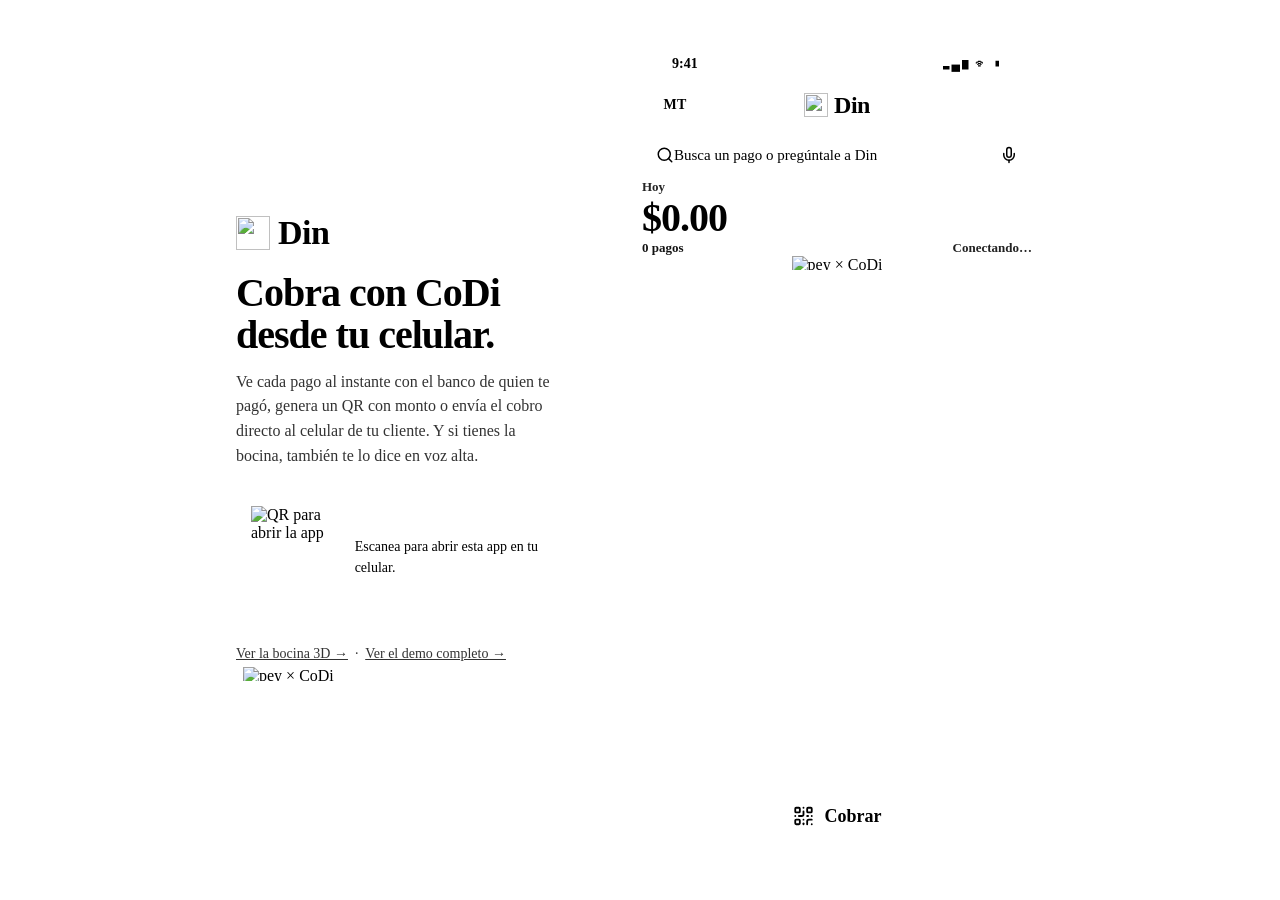
==== commit d74d29bd: "feat(voice): pregenerated voice for payment announcements, no ElevenLabs call per payment - 148 shor" ====
--- a/app/static/app.html
+++ b/app/static/app.html
@@ -829,7 +829,7 @@
       <div class="q">"${esc(q)}"</div><div class="a"><span class="pl">Din</span>${esc(a)}</div></div>`;
     $("answer").querySelector(".x").onclick = () => { $("answer").innerHTML = ""; };
   }
-  async function ask(text) {
+  async function ask(text, byVoice = false) {   // byVoice: preguntó con el micrófono -> contesta en voz alta
     showAnswer(text, "…");
     try {
       const d = await Bocina.askAssistant(text);
@@ -840,7 +840,7 @@
       } else {
         showAnswer(text, d.answer || "No te entendí, ¿me lo repites?");
         $("q").value = ""; renderList();
-        if (prefs().cajaSound && !EMBED && d.answer) Voice.enqueue({ text: d.answer, gap: 200 });
+        if ((byVoice || prefs().cajaSound) && !EMBED && d.answer) Voice.enqueue({ text: d.answer, gap: 200 });
       }
     } catch (e) { showAnswer(text, "No pude responder: " + e.message); }
   }
@@ -853,7 +853,7 @@
       onPartial: (t) => { $("q").value = t; },
       onEnd: () => { rec = null; $("micBtn").classList.remove("on"); },
       onError: (err) => toast("No te escuché (" + err + ")"),
-      onFinal: (t) => { $("q").value = t; ask(t); },
+      onFinal: (t) => { $("q").value = t; ask(t, true); },
     });
   };
 
@@ -1186,7 +1186,7 @@
   $("voiceMode").onchange = (e) => setPref("voiceMode", e.target.value);
   $("cajaSound").onchange = (e) => setPref("cajaSound", e.target.checked);
   $("notifySound").onchange = (e) => { setPref("notifySound", e.target.checked); if (e.target.checked) Bocina.chime(); };
-  $("testVoice").onclick = () => Voice.enqueue({ text: "Recibiste 100 pesos", chime: true });
+  $("testVoice").onclick = () => Voice.enqueue({ text: "Recibiste 100 pesos", parts: ["recibiste", "h100", "pesos_fin"], chime: true });
 
   // ---------- ajustes avanzados (solo el dueño con sesión llega aquí) ----------
   $("openAdv").onclick = () => { closeSheet(); openLayer("advanced"); };
@@ -1243,7 +1243,7 @@
       else toast(`${p.simulated ? "Simulación · " : "✓ "}${money(p.amount)} recibido`, 3500);
       // Voz con ka-ching, o solo el ka-ching (en /demo suena la bocina, no el celular)
       if (!EMBED) {
-        if (prefs().cajaSound) Voice.enqueue({ text: p.speech, chime: true, gap: 700 });
+        if (prefs().cajaSound) Voice.enqueue({ text: p.speech, parts: p.speechParts, chime: true, gap: 700 });
         else if (prefs().notifySound !== false) Bocina.chime();
         if (navigator.vibrate) navigator.vibrate([60, 40, 60]);
       }
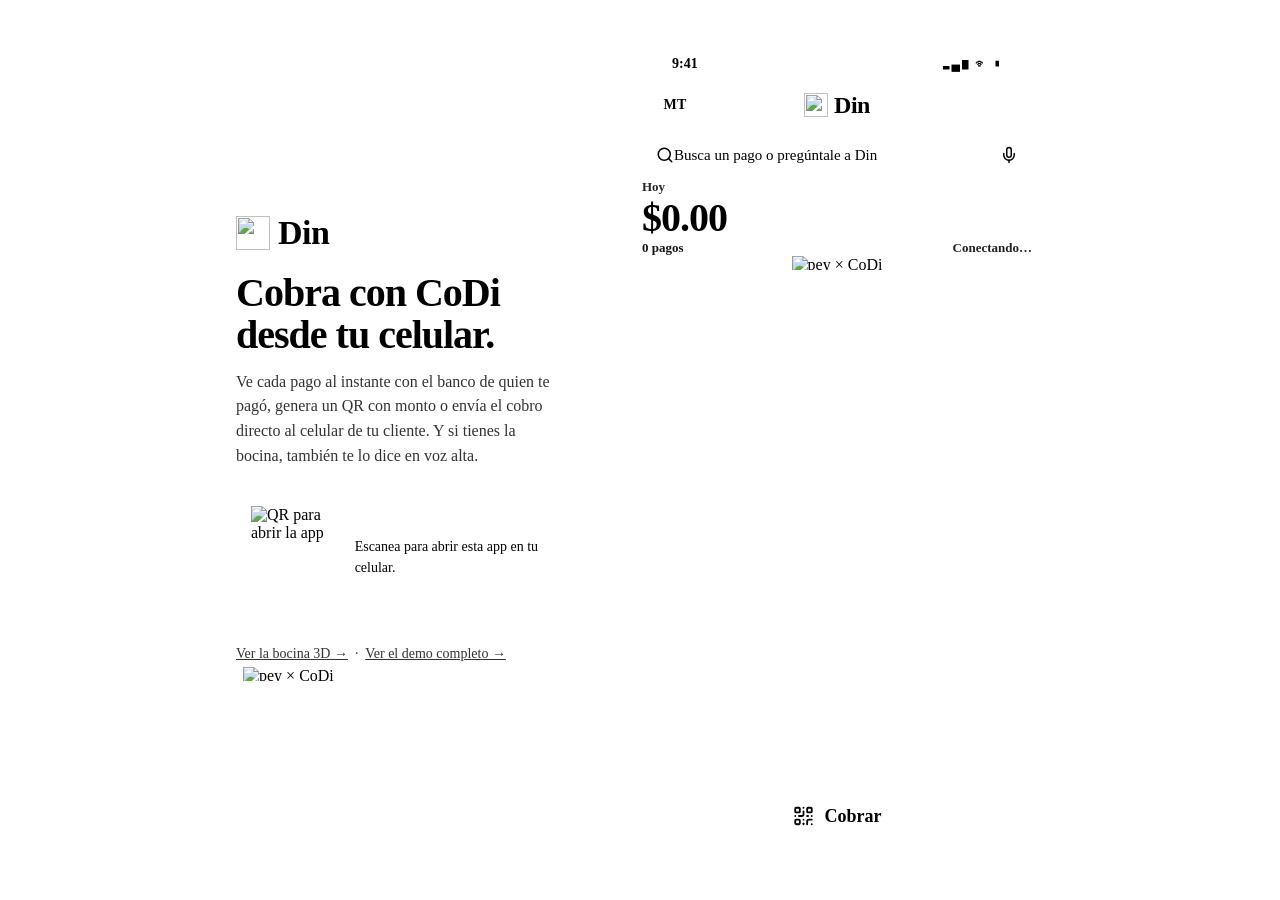
==== commit 98ac93a9: "feat(landing): Din landing page on /, speaker moves to /bocina - New landing at / (landing.html + la" ====
--- a/app/static/app.html
+++ b/app/static/app.html
@@ -8,6 +8,9 @@
 <link rel="icon" href="/static/icon.svg" type="image/svg+xml" />
 <link rel="icon" href="/static/icons/favicon-32.png" sizes="32x32" type="image/png" />
 <link rel="apple-touch-icon" href="/static/icons/apple-touch-icon.png" />
+<link rel="preconnect" href="https://fonts.googleapis.com" />
+<link rel="preconnect" href="https://fonts.gstatic.com" crossorigin />
+<link rel="stylesheet" href="https://fonts.googleapis.com/css2?family=Plus+Jakarta+Sans:wght@400;500;600;700;800&display=swap" />
 <link rel="stylesheet" href="/static/tokens.css" />
 <title>Din</title>
 <style>
@@ -344,7 +347,7 @@
     <button id="demoLogin">Entrar como <span id="demoName">Ramón</span></button>
     <p>Cuenta y pagos reales con CoDi. El cobro al celular está limitado a <span id="demoLimits">3 por sesión y $50</span>.</p>
   </div>
-  <p class="links"><a href="/">Ver la bocina 3D →</a> &nbsp;·&nbsp; <a href="/demo">Ver el demo completo →</a></p>
+  <p class="links"><a href="/bocina">Ver la bocina 3D →</a> &nbsp;·&nbsp; <a href="/demo">Ver el demo completo →</a></p>
   <div class="powered"><img src="/static/pey-codi.svg" alt="pey × CoDi" /></div>
 </div>
 
@@ -604,7 +607,7 @@
             <select id="voiceMode"><option value="elevenlabs">Natural</option><option value="browser">Del teléfono</option></select></div>
           <button class="it sub" id="testVoice"><span class="mid" style="color:var(--brand)">Probar voz</span><svg class="i end" style="color:var(--brand)"><use href="#i-play"/></svg></button>
           <button class="it sub" id="linkSpk"><span class="mid">Vincular una bocina<div class="s">Escribe el código que muestra la bocina del mostrador</div></span><svg class="i end"><use href="#i-chev"/></svg></button>
-          <a class="it sub" href="/" target="_blank" rel="noopener" style="text-decoration:none;color:inherit"><span class="mid">Abrir la bocina en este navegador<div class="s">Entra con tu misma sesión</div></span><svg class="i end"><use href="#i-chev"/></svg></a>
+          <a class="it sub" href="/bocina" target="_blank" rel="noopener" style="text-decoration:none;color:inherit"><span class="mid">Abrir la bocina en este navegador<div class="s">Entra con tu misma sesión</div></span><svg class="i end"><use href="#i-chev"/></svg></a>
         </div></div>
       </div>
       <div class="menu">
